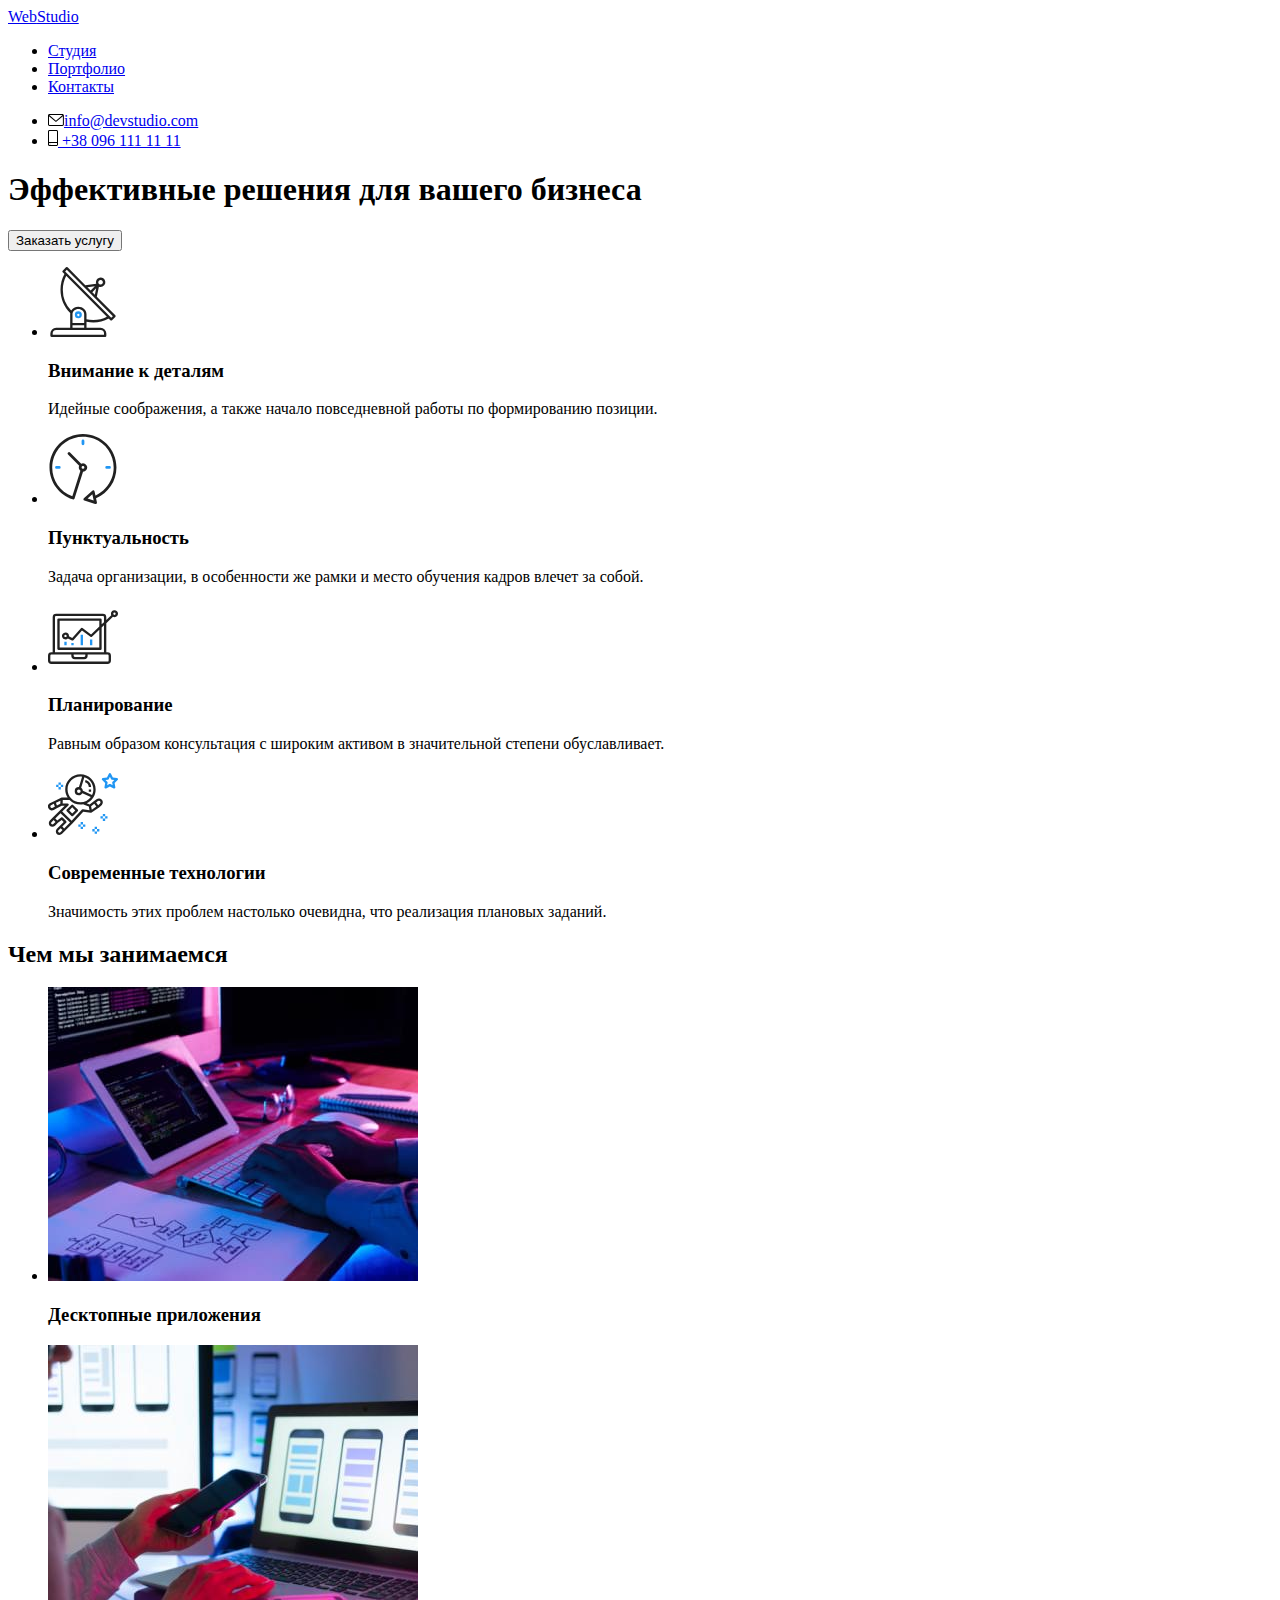
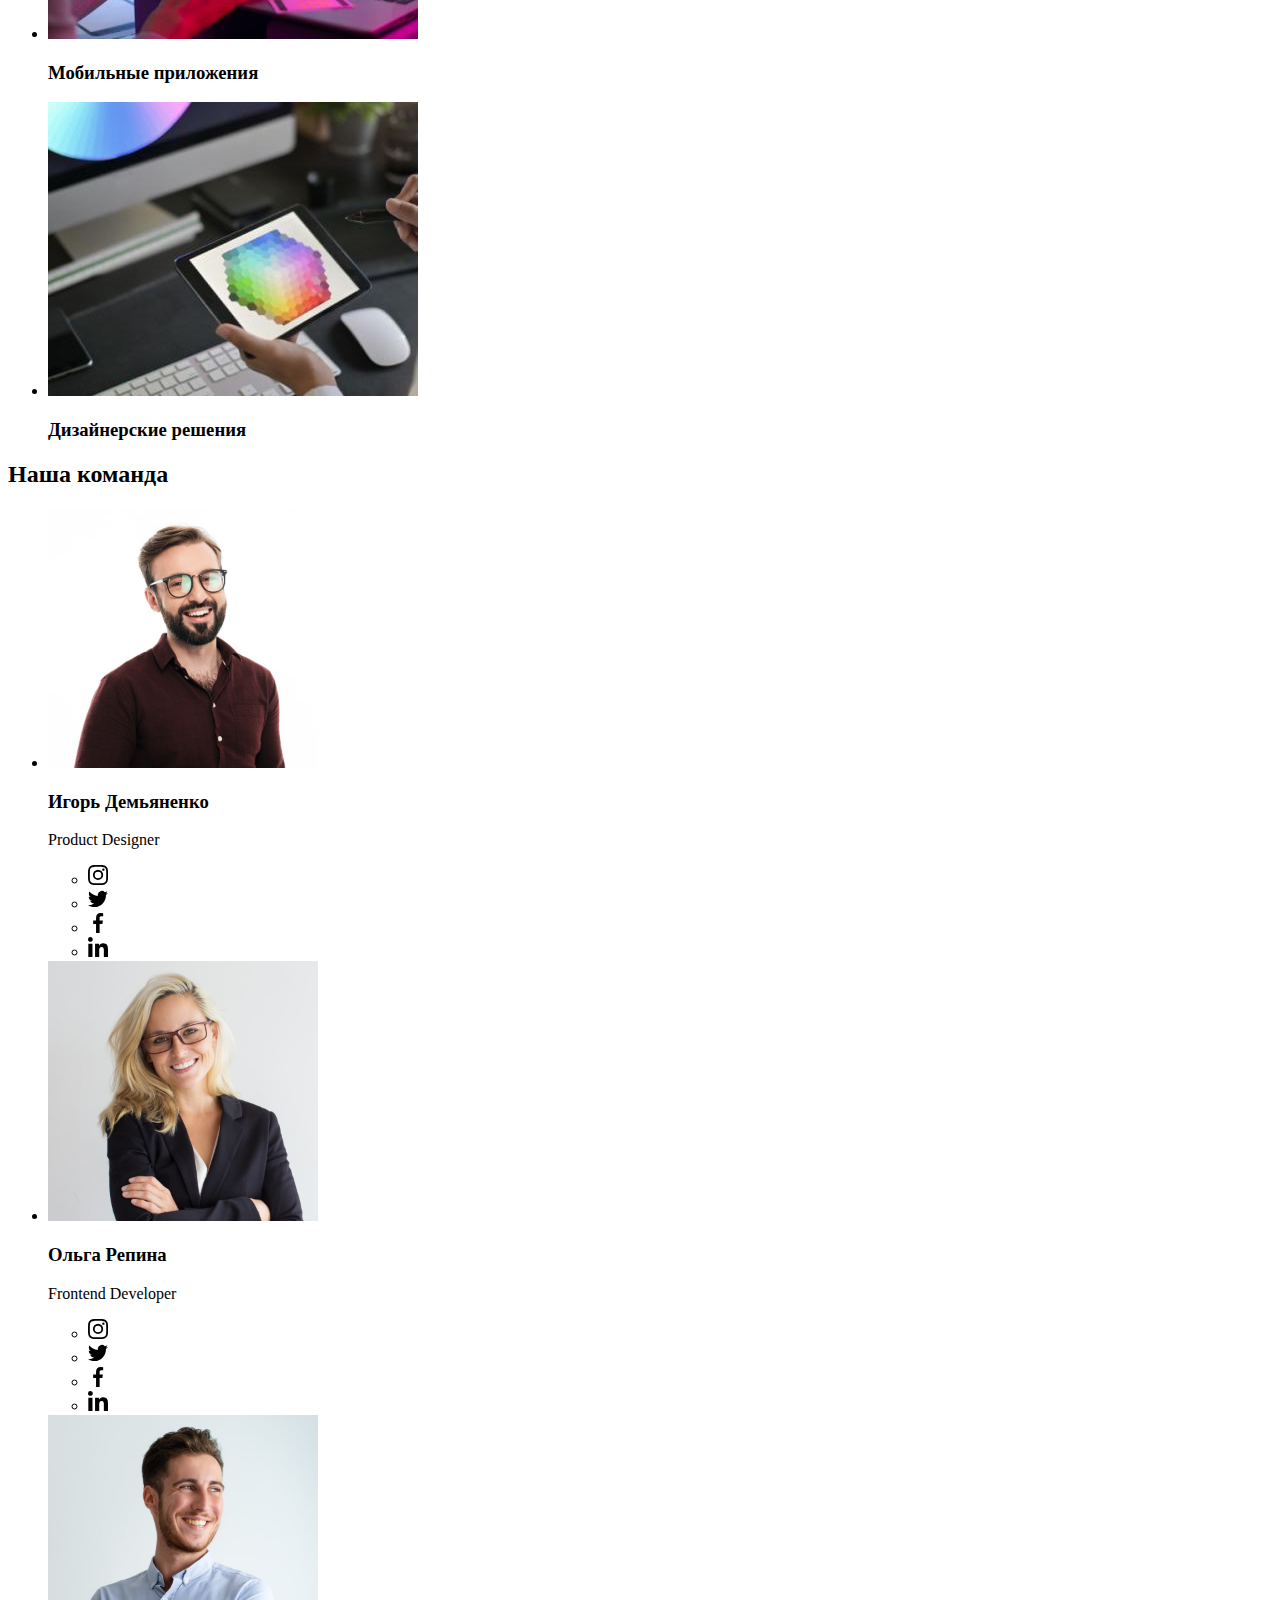
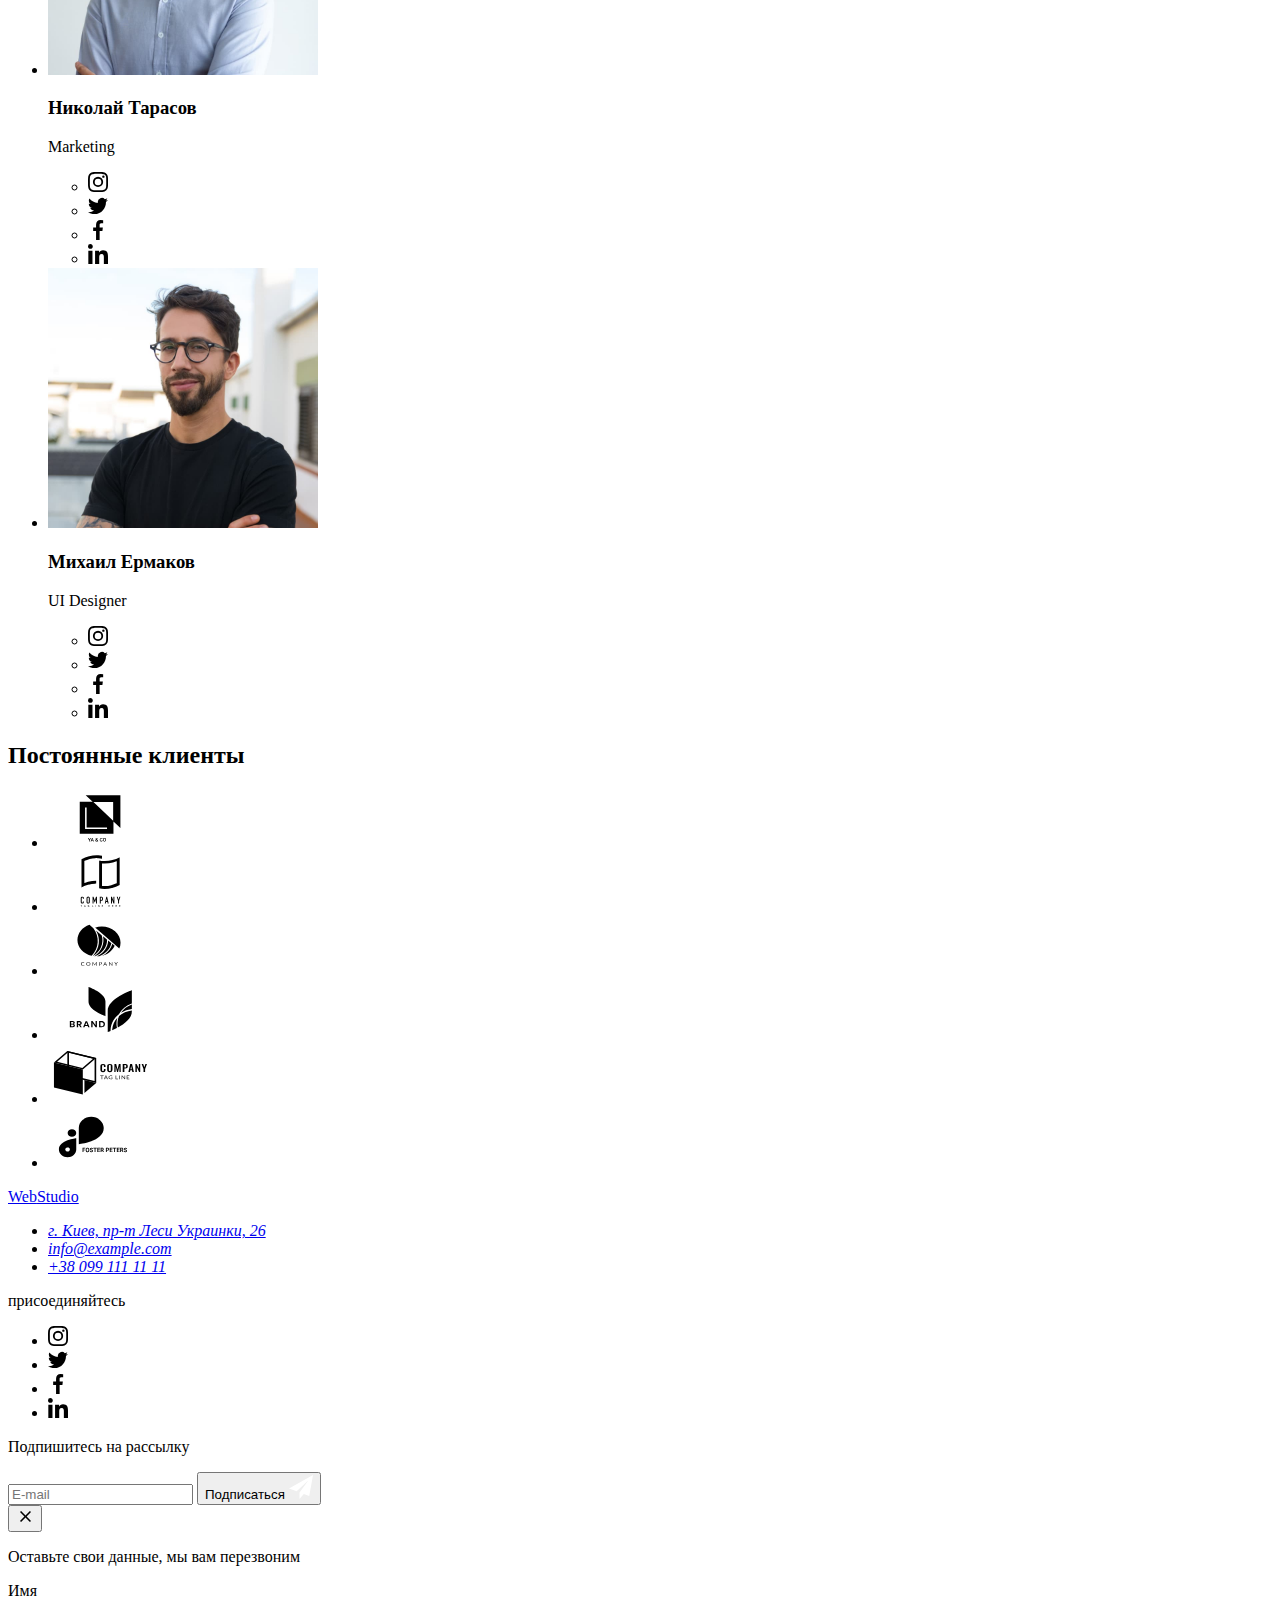
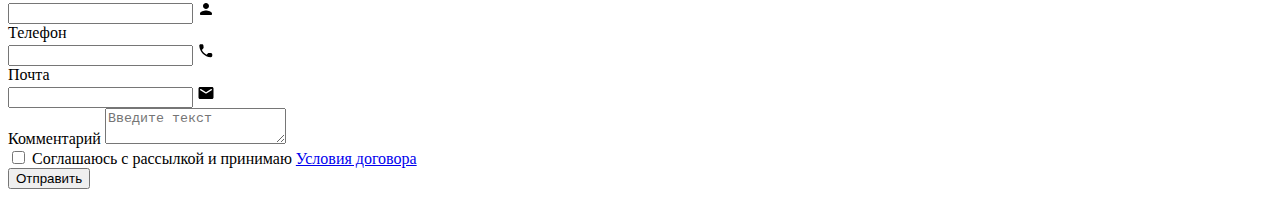
==== index.html @ fabfa113 "hw 7" ====
<!DOCTYPE html>
<html lang="ru">
<head>
    <meta charset="UTF-8">
    <meta http-equiv="X-UA-Compatible" content="IE=edge">
    <meta name="viewport" content="width=device-width, initial-scale=1.0">
    <title>WebStudio</title>
    <link rel="stylesheet" href="https://cdnjs.cloudflare.com/ajax/libs/modern-normalize/1.0.0/modern-normalize.min.css" integrity="sha512-ISS7cAi1PEhQ8jnbJpJZMd29NlhNj4AWYyLOSp2CE/CsHxTCu+r+t0D2yoJudVrd0/8fTVPUVDzY5Tvli75u/g==" crossorigin="anonymous"/>
    <link rel="preconnect" href="https://fonts.googleapis.com">
    <link rel="preconnect" href="https://fonts.gstatic.com" crossorigin>
    <link href="https://fonts.googleapis.com/css2?family=Oleo+Script&family=Raleway:wght@700&family=Roboto:wght@400;500;700;900&display=swap" rel="stylesheet">
    <link rel="stylesheet" href="./CSS/style.css">
</head>
<body>
    
    <!--Шапка страницы-->
    
    <header>

        <!--Навигация на другие страницы-->

        <div class="container">
        <nav class="navigation">
        <a class="logo-link" lang="en" href="#"><span class="logo-color">Web</span>Studio</a>
            <ul class="list-nav">
                <li class="item">
                    <a class="navigation-link line logo-color" href="./index.html">Студия</a></li>
                <li class="item"><a class="navigation-link" href="./portfolio.html">Портфолио</a></li>
                <li class="item"><a class="navigation-link" href="#">Контакты</a></li>
            </ul>
        </nav> 
            <ul class="contacts-list">
                <li class="item">   
                    <a class="contacts-link" href="mailto:info@devstudio.com">
                    <svg width="16" height="12" class="nav-icon">
                        <use href="./images/sprite.svg#icon-envelope"></use>
                    </svg>info@devstudio.com</a>
                </li>
                <li class="item">
                    <a class="contacts-link" href="tel:+380961111111">
                    <svg width="10" height="16" class="nav-icon">
                        <use href="./images/sprite.svg#icon-smartphone"></use>
                    </svg> +38 096 111 11 11</a> 
                </li>
            </ul> 
        </div>         
    </header>
   
    <!--Уникальный контент страницы-->
   
    <main>
        
        <!--Hero-->
        
        <section class="section-order-service">
        <div class="container">
            <h1 class="order-service-title">Эффективные решения для вашего бизнеса</h1>
            <button class="button-order-service" type="button" data-modal-open>Заказать услугу</button>
        </div>
        </section>
    
        <!--Info-->
        
        <section class="section">    
            <div class="container">
                <h2 hidden>Наши задачи</h2>
                <ul class="list-info">
                    <li class="item antenna">
                        <div class="info-icon">
                            <svg width="70" height="70" class="info-icon-pic">
                                <use href="./images/sprite.svg#icon-antenna"></use>
                        </svg>
                    </div>
                    <h3 class="heading-info">Внимание к деталям</h3>
                    <p class="text-info">Идейные соображения, а также начало повседневной работы по формированию позиции.</p>
                </li>
                <li class="item clock">
                    <div class="info-icon">
                        <svg width="70" height="70" class="info-icon-pic">
                            <use href="./images/sprite.svg#icon-clock"></use>
                        </svg>
                    </div>
                    <h3 class="heading-info">Пунктуальность</h3>
                    <p class="text-info">Задача организации, в особенности же рамки и место обучения кадров влечет за собой.</p>
                </li>
                <li class="item diagram">
                    <div class="info-icon">
                        <svg width="70" height="70" class="info-icon-pic">
                            <use href="./images/sprite.svg#icon-diagram"></use>
                        </svg>
                    </div>
                    <h3 class="heading-info">Планирование</h3>
                    <p class="text-info">Равным образом консультация с широким активом в значительной степени обуславливает.</p>
                </li>
                <li class="item astronaut">
                    <div class="info-icon">
                        <svg width="70" height="70" class="info-icon-pic">
                            <use href="./images/sprite.svg#icon-astronaut"></use>
                        </svg>
                    </div>
                    <h3 class="heading-info">Современные технологии</h3>
                    <p class="text-info">Значимость этих проблем настолько очевидна, что реализация плановых заданий.</p>
                </li>
            </ul>
        </div>
    </section>
    
    <!--Чем мы занимаемся-->
    
    <section class="section section-we-doing">
        <div class="container">
            <h2 class="heading-we-doing">Чем мы занимаемся</h2>
            <ul class="list-we-doing">
                <li class="item">            
                    <img class="img-we-doing" src="./images/img1.jpg" 
                    alt="Верстка" 
                    width="370"/>
                    <h3 class="heading-choice">Десктопные приложения</h3>
                </li>
                <li class="item">
                    <img class="img-we-doing" src="./images/img2.jpg" 
                    alt="Програмирование" 
                    width="370"/>               
                    <h3 class="heading-choice">Мобильные приложения</h3>
                </li>
                <li class="item">
                    <img class="img-we-doing" src="./images/img3.jpg"
                    alt="Дизайн" 
                    width="370"/>
                    <h3 class="heading-choice">Дизайнерские решения</h3>
                </li>
            </ul>
        </div>
    </section>
    
    <!--Team-->
    
    <section class="section section-team">
        <div class="container">
            <h2 class="heading-team">Наша команда</h2>
            <ul class="list-team">
                <li class="item">
                    <img class="img-team" src="./images/img4.jpg" 
                    alt="Product Designer" 
                    width="270"/>
                    <div class="container-team">
                        <h3 class="heading-name">Игорь Демьяненко</h3>
                        <p class="text-team" lang="en">Product Designer</p>
                        <ul class="social-list">
                            <li class="social-item">
                                <a class="social-link" href="#">
                                    <svg class="social-icon" width="20" height="20">
                                        <use href="./images/sprite.svg#icon-instagram"></use>
                                </svg>
                            </a>
                        </li>
                        <li class="social-item">
                            <a class="social-link" href="#">
                                <svg class="social-icon" width="20" height="20">
                                    <use href="./images/sprite.svg#icon-twitter"></use>
                                </svg>
                            </a>
                        </li>
                        <li class="social-item">
                            <a class="social-link" href="#">
                                <svg class="social-icon" width="20" height="20">
                                    <use href="./images/sprite.svg#icon-facebook"></use>
                                </svg>
                            </a>
                        </li>
                        <li class="social-item">
                            <a class="social-link" href="#">
                                <svg class="social-icon" width="20" height="20" >
                                    <use href="./images/sprite.svg#icon-linkedin"></use>
                                </svg>
                            </a>
                        </li>
                    </ul>
                </div>    
            </li>
            <li class="item">
                <img class="img-team" src="./images/img5.jpg" 
                alt="Frontend Developer"
                width="270"/>
                <div class="container-team">
                    <h3 class="heading-name">Ольга Репина</h3>
                    <p class="text-team"  lang="en">Frontend Developer</p>
                    <ul class="social-list">
                        <li class="social-item">
                            <a class="social-link" href="#">
                                <svg class="social-icon" width="20" height="20">
                                    <use href="./images/sprite.svg#icon-instagram"></use>
                                </svg>
                            </a>
                        </li>
                        <li class="social-item">
                            <a class="social-link" href="#">
                                <svg class="social-icon" width="20" height="20">
                                    <use href="./images/sprite.svg#icon-twitter"></use>
                                </svg>
                            </a>
                        </li>
                        <li class="social-item">
                            <a class="social-link" href="#">
                                <svg class="social-icon" width="20" height="20">
                                    <use href="./images/sprite.svg#icon-facebook"></use>
                                </svg>
                            </a>
                        </li>
                        <li class="social-item">
                            <a class="social-link" href="#">
                                <svg class="social-icon" width="20" height="20">
                                    <use href="./images/sprite.svg#icon-linkedin"></use>
                                </svg>
                            </a>
                        </li>
                    </ul>
                </div>     
            </li>
            <li class="item">
                <img class="img-team" src="./images/img6.jpg" 
                alt="Marketing"
                width="270"/>
                    <div class="container-team">

                        <h3 class="heading-name">Николай Тарасов</h3> 
                        <p class="text-team" lang="en">Marketing</p> 
                        <ul class="social-list">
                            <li class="social-item">
                                <a class="social-link" href="#">
                                    <svg class="social-icon" width="20" height="20">
                                        <use href="./images/sprite.svg#icon-instagram"></use>
                                </svg>
                            </a>
                        </li>
                        <li class="social-item">
                            <a class="social-link" href="#">
                                <svg class="social-icon" width="20" height="20">
                                    <use href="./images/sprite.svg#icon-twitter"></use>
                                </svg>
                            </a>
                        </li>
                        <li class="social-item">
                            <a class="social-link" href="#">
                                <svg class="social-icon" width="20" height="20" >
                                    <use href="./images/sprite.svg#icon-facebook"></use>
                                </svg>
                            </a>
                        </li>
                        <li class="social-item">
                            <a class="social-link" href="#">
                                <svg class="social-icon" width="20" height="20">
                                    <use href="./images/sprite.svg#icon-linkedin"></use>
                                </svg>
                            </a>
                        </li>
                    </ul>
                </div>  
                </li>
                <li class="item">
                    <img class="img-team" src="./images/img7.jpg" 
                    alt="UI Designer"
                    width="270"/>
                    <div class="container-team">
                        <h3 class="heading-name">Михаил Ермаков</h3> 
                        <p class="text-team"  lang="en">UI Designer</p>
                        <ul class="social-list">
                            <li class="social-item">
                                <a class="social-link" href="#">
                                    <svg class="social-icon" width="20" height="20">
                                        <use href="./images/sprite.svg#icon-instagram"></use>
                                </svg>
                            </a>
                        </li>
                        <li class="social-item">
                            <a class="social-link" href="#">
                                <svg class="social-icon" width="20" height="20">
                                    <use href="./images/sprite.svg#icon-twitter"></use>
                                </svg>
                            </a>
                        </li>
                        <li class="social-item">
                            <a class="social-link" href="#">
                                <svg class="social-icon"  width="20" height="20">
                                    <use href="./images/sprite.svg#icon-facebook"></use>
                                </svg>
                            </a>
                        </li>
                        <li class="social-item">
                            <a class="social-link" href="#">
                                <svg class="social-icon" width="20" height="20">
                                    <use href="./images/sprite.svg#icon-linkedin"></use>
                                </svg>
                            </a>
                        </li>
                    </ul>
                </div>    
            </li>
        </ul>
    </div>
</section>

<!--Section client-->

<section class="section">
    <div class="container">
        <h2 class="clien-heading">Постоянные клиенты</h2>
        <ul class="client-list">
            <li class="client-item">
                <a class="client-link" href="#">
                    <svg class="client-icon" width="106" height="60">
                        <use href="./images/sprite.svg#icon-Logo1"></use>
                            </svg>
                        </a>
                    </li>
                    <li class="client-item">
                        <a class="client-link" href="#">
                            <svg class="client-icon" width="106" height="60">
                                <use href="./images/sprite.svg#icon-Logo2" ></use>
                            </svg>
                        </a>
                    </li>
                    <li class="client-item">
                        <a class="client-link" href="#">
                            <svg class="client-icon" width="106" height="60">
                                <use href="./images/sprite.svg#icon-Logo3" ></use>
                            </svg>
                        </a>
                    </li>
                    <li class="client-item">
                        <a class="client-link" href="#">
                            <svg class="client-icon" width="106" height="60">
                                <use href="./images/sprite.svg#icon-Logo4" ></use>
                            </svg>
                        </a>
                    </li>
                    <li class="client-item">
                        <a class="client-link" href="#">
                            <svg class="client-icon" width="106" height="60">
                                <use href="./images/sprite.svg#icon-Logo5" ></use>
                            </svg>
                        </a>
                    </li>
                    <li class="client-item">
                        <a class="client-link" href="#">
                            <svg class="client-icon" width="106" height="60">
                                <use href="./images/sprite.svg#icon-Logo6" ></use>
                            </svg>
                        </a>
                    </li>
                </ul>
            </div>
        </section>
    </main>
    
    <!--Подвал страницы-->
    
    <footer class="footer">
        <div class="container">
            <div class="footer-link">
                <a class="logo-footer" lang="en" href="#"><span class="logo-color">Web</span>Studio</a>
                <address class="address">
                    <ul class="list-address">
                        <li class="item">
                            <a class="address-map" href="https://goo.gl/maps/zDSShLqWRXgAwJdu6" target="_blank">г. Киев, пр-т Леси Украинки, 26</a>
                        </li>
                        <li class="item">
                            <a class="address-link" href="mailto:info@devstudio.com">info@example.com</a>
                    </li>
                    <li class="item">
                        <a class="address-link" href="tel:+380991111111">+38 099 111 11 11</a>
                    </li>
                </ul>
               </address>
            </div>
            <div class="footer-social">
              <p class="social-title">присоединяйтесь</p>
              <ul class="footer-social-list">
                <li class="social-list-item">
                    <a class="social-list-link" href="#">
                        <svg class="social-list-icon" width="20" height="20">
                            <use href="./images/sprite.svg#icon-instagram"></use>
                            </svg>
                        </a>
                    </li>
                    <li class="social-list-item">
                        <a class="social-list-link" href="#">
                            <svg class="social-list-icon" width="20" height="20">
                                <use href="./images/sprite.svg#icon-twitter"></use>
                            </svg>
                        </a>
                    </li>
                    <li class="social-list-item">
                        <a class="social-list-link" href="#">
                            <svg class="social-list-icon" width="20" height="20">
                                <use href="./images/sprite.svg#icon-facebook"></use>
                            </svg>
                        </a>
                    </li>
                    <li class="social-list-item">
                        <a class="social-list-link" href="#">
                            <svg class="social-list-icon" width="20" height="20">
                                <use href="./images/sprite.svg#icon-linkedin" ></use>
                            </svg>
                        </a>
                    </li>
                </ul>
            </div>
            <div class="footer-submit">
                <p class="submit-title">Подпишитесь на рассылку</p>
                <form action="#" class="footer-submit-form">
                    <input 
                    type="email"
                    placeholder="E-mail"
                    class="footer-submit-input"
                    name="user-email"
                    required/>
                    <button class="footer-btn" type="submit"> Подписаться
                        <svg width="24" height="24" class="submit-icon">
                          <use href="./images/sprite-modal.svg#icon-send-fly"></use>
                        </svg>
                    </button>
                </form>
            </div>
        </div>

         <!--modal-->

        <div class="backdrop is-hidden" data-modal>
            <div class="modal">   
            <button class="modal-close" type="button" data-modal-close >
                <svg width="18" height="18" class="modal-icon">
                    <use href="./images/sprite.svg#icon-close"></use>
                </svg>
            </button>
            <form action="#" class="modal-form">
                <p class="modal-title">Оставьте свои данные, мы вам перезвоним</p>
                <div class="modal-form-container">
                    <label for="name" class="modal-label">Имя</label>
                    <div class="modal-box">
                        <input type="text"
                        id="name"
                        name="name"
                        class="modal-input"
                        required
                        />
                        <svg width="18" height="18" class="modal-form-icon">
                            <use href="./images/sprite-modal.svg#icon-person-black"></use>
                        </svg>    
                    </div>
                </div>
                <div class="modal-form-container">
                    <label for="tel" class="modal-label">Телефон</label>
                    <div class="modal-box">
                      <input
                        type="tel"
                        id="tel"
                        name="phone"
                        class="modal-input"
                        required
                      />
                      <svg width="18" height="18" class="modal-form-icon">
                        <use
                          href="./images/sprite-modal.svg#icon-phone-black"
                        ></use>
                      </svg>
                    </div>
                </div>
                <div class="modal-form-container">
                    <label for="mail" class="modal-label">Почта</label>
                    <div class="modal-box">
                      <input
                        type="email"
                        id="mail"
                        name="mail"
                        class="modal-input"
                        required
                      />
                      <svg width="18" height="18" class="modal-form-icon">
                        <use
                          href="./images/sprite-modal.svg#icon-email-black"
                        ></use>
                      </svg>
                    </div>
                </div>
                <div class="modal-form-container">
                    <label for="modal-textarea" class="modal-label">Комментарий</label>
                    <textarea
                      class="modal-textarea"
                      name="modal-textarea"
                      id="modal-textarea"
                      placeholder="Введите текст"
                    ></textarea>
                </div>
                <div class="conteiner-checkbox">
                    <label class="checkbox-label">
                      <input
                        type="checkbox"
                        class="checkbox-input"
                        name="checkbox"
                        required
                      />
                      <span class="checkbox-icon"></span>Соглашаюсь с рассылкой и
                      принимаю 
                      <a class="checkbox-link" href="#">Условия договора</a>
                    </label>
                </div>
                  <button type="submit" class="submit-btn">Отправить</button>
            </form>
            </div>
        </div>
    </footer>
    <script src="./js/modal.js"></script>
</body>
</html>
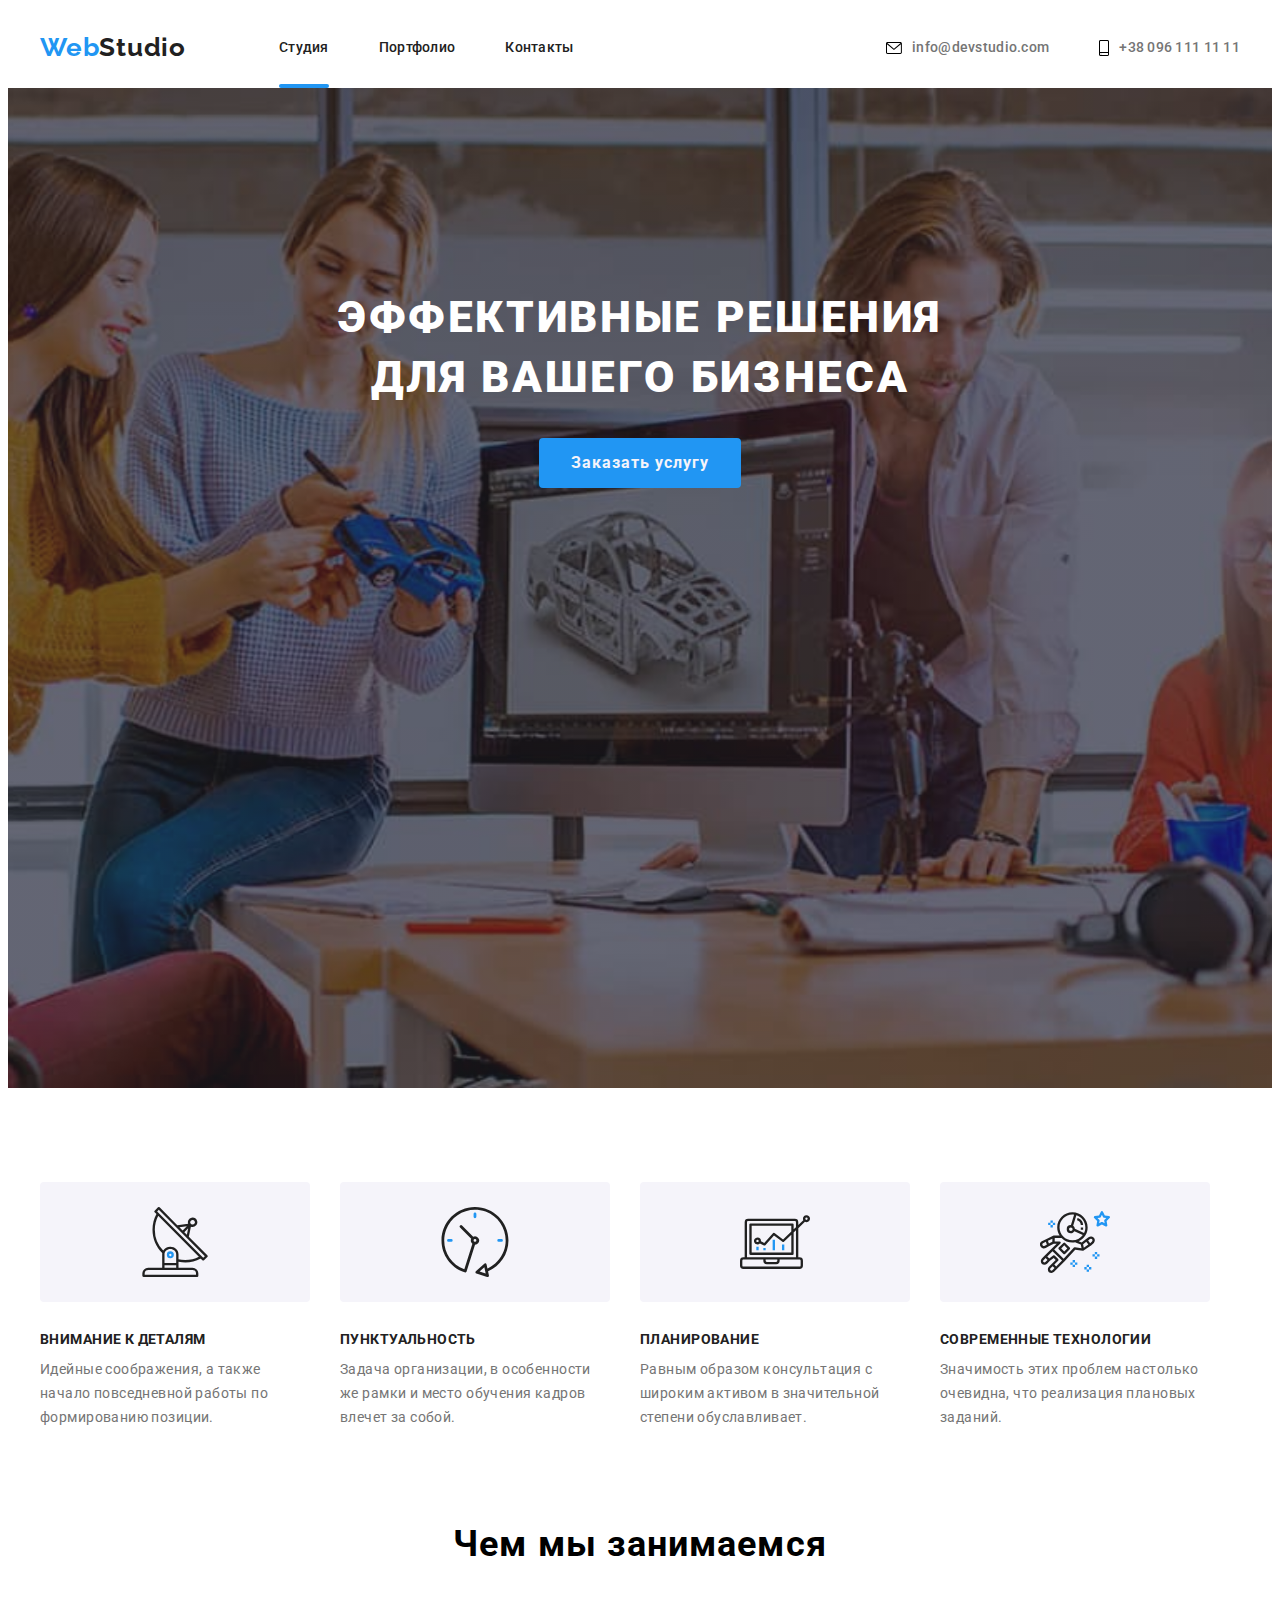
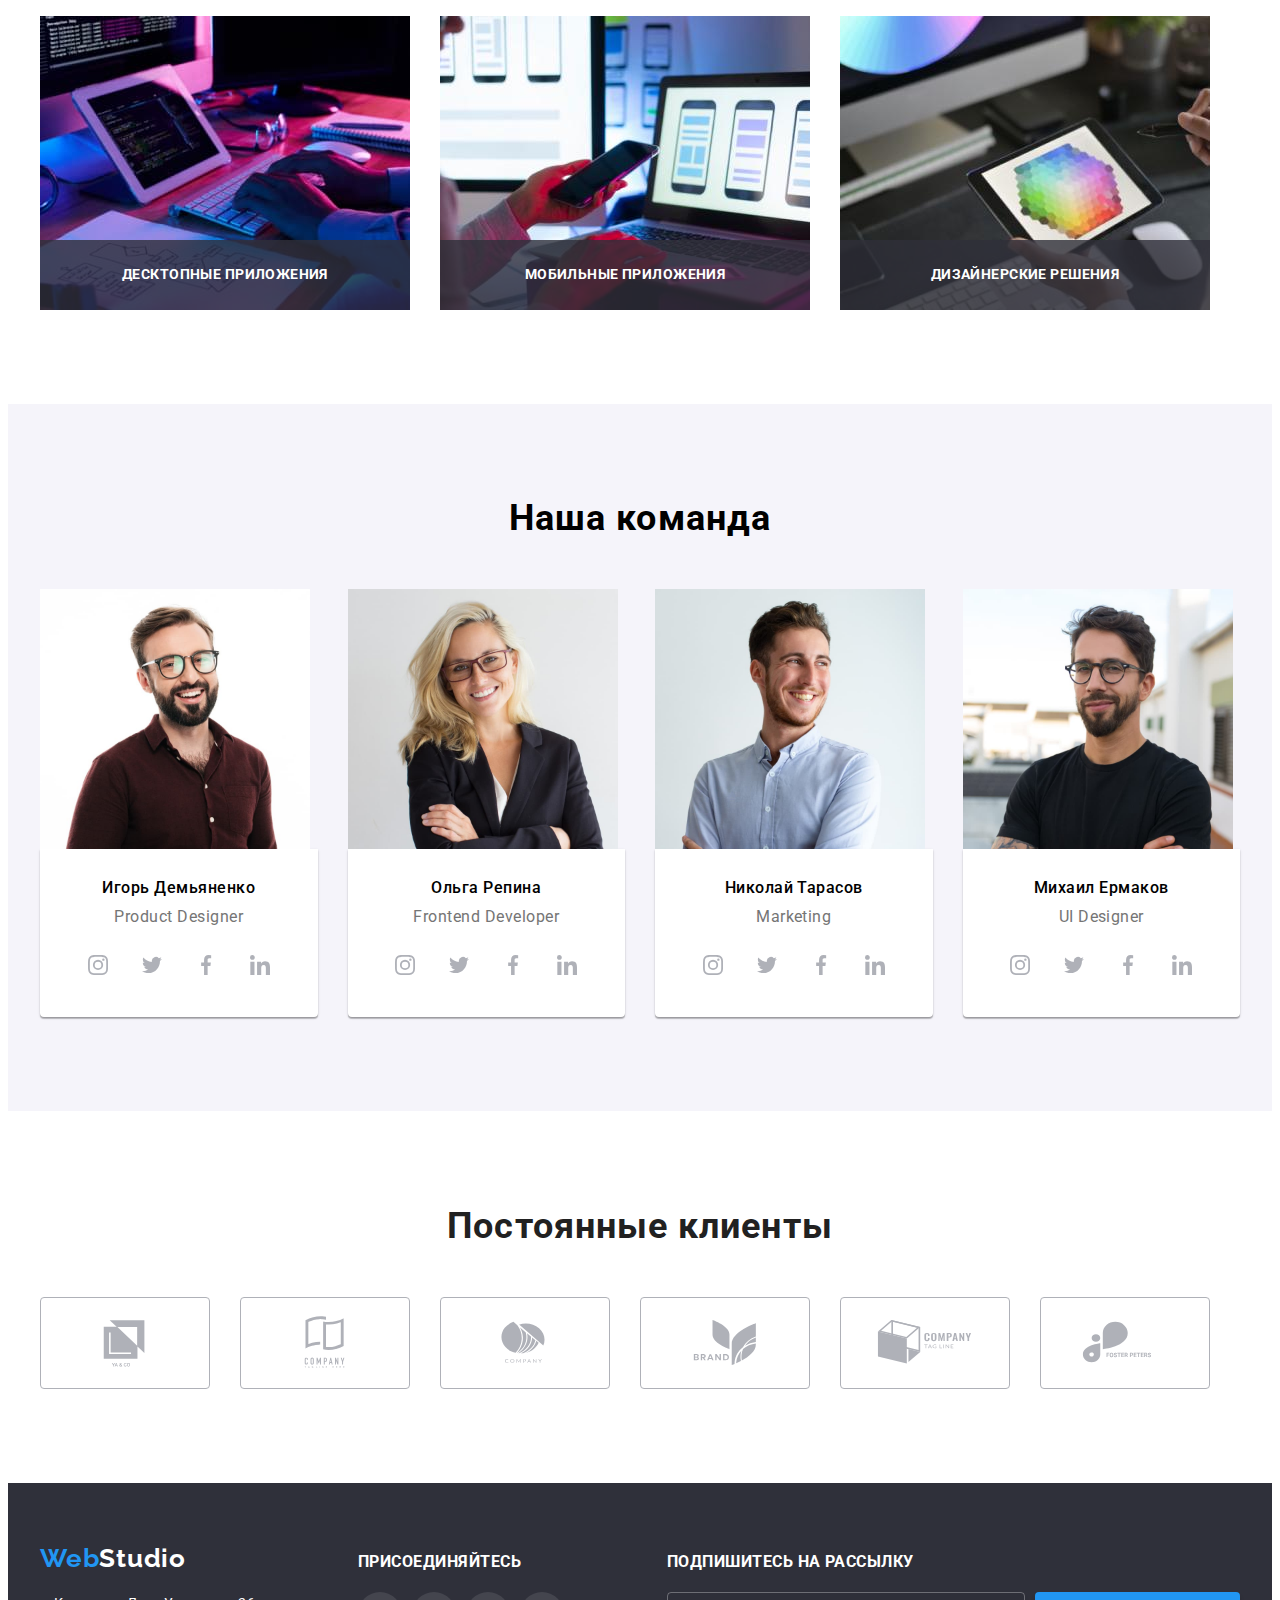
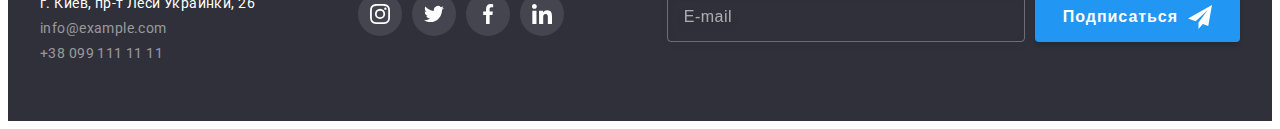
==== commit d2730e55: "hw 7 sass" ====
--- a/index.html
+++ b/index.html
@@ -9,7 +9,7 @@
     <link rel="preconnect" href="https://fonts.googleapis.com">
     <link rel="preconnect" href="https://fonts.gstatic.com" crossorigin>
     <link href="https://fonts.googleapis.com/css2?family=Oleo+Script&family=Raleway:wght@700&family=Roboto:wght@400;500;700;900&display=swap" rel="stylesheet">
-    <link rel="stylesheet" href="./CSS/style.css">
+    <link rel="stylesheet" href="./css/main.min.css">
 </head>
 <body>
     
--- a/css/main.min.css
+++ b/css/main.min.css
@@ -0,0 +1 @@
+h1,h2,h3,h4,h5,h6,p{margin:0;padding:0}ul,ol{margin:0;padding:0}img{display:block}.link{text-decoration:none}.list{list-style:none}address{font-style:normal}body{font-family:Roboto,sans-serif;font-style:normal;background-color:var(--primary-color);color:var(--text-primary)}header .container{display:-webkit-box;display:-ms-flexbox;display:flex;-webkit-box-pack:justify;-ms-flex-pack:justify;justify-content:space-between;-webkit-box-align:center;-ms-flex-align:center;align-items:center}.container{margin-left:auto;margin-right:auto;padding-left:15px;padding-right:15px;width:1200px}.navigation{display:-webkit-box;display:-ms-flexbox;display:flex;-webkit-box-align:center;-ms-flex-align:center;align-items:center}.logo-link{text-decoration:none;padding-top:24px;padding-bottom:25px;font-family:Raleway,sans-serif;font-weight:700;font-size:26px;line-height:1.2;letter-spacing:.03em;color:#212121}.logo-color{color:#2196f3}.list-nav{list-style:none;margin-left:93px;display:-webkit-box;display:-ms-flexbox;display:flex;font-weight:500;font-size:14px;line-height:1.14;letter-spacing:.02em}.list-nav .item{position:relative;margin-right:50px}.list-nav .item:last-child{margin-right:0px}.line::after{content:"";display:block;position:absolute;bottom:0px;width:100%;height:4px;background:#2196f3;border-radius:2px}.navigation-link{display:block;text-decoration:none;padding:32px 0px;-webkit-transition:color 250ms cubic-bezier(0.4, 0, 0.2, 1);transition:color 250ms cubic-bezier(0.4, 0, 0.2, 1)}.contacts-list{display:-webkit-box;display:-ms-flexbox;display:flex;list-style:none}.nav-icon{margin-right:10px;-webkit-transition:fill 250ms cubic-bezier(0.4, 0, 0.2, 1);transition:fill 250ms cubic-bezier(0.4, 0, 0.2, 1)}.contacts-link:hover .nav-icon,.contacts-link:focus .nav-icon{fill:#2196f3}.contacts-list .item{margin-right:50px}.contacts-list .item:last-child{margin-right:0px}.contacts-link{display:-webkit-box;display:-ms-flexbox;display:flex;-webkit-box-align:center;-ms-flex-align:center;align-items:center;padding-top:32px;padding-bottom:32px;text-decoration:none;font-size:14px;line-height:1.14;letter-spacing:.02em;font-weight:500;-webkit-transition:color 250ms cubic-bezier(0.4, 0, 0.2, 1);transition:color 250ms cubic-bezier(0.4, 0, 0.2, 1)}.logo-color{color:#2196f3}.navigation-link{color:#212121}.contacts-link{color:#757575}.contacts-link:hover,.contacts-link:focus{color:#2196f3}.list-nav .navigation-link:hover,.list-nav .navigation-link:focus{color:#2196f3}.contacts-list .contacts-link:hover,.contacts-list .contact-link:focus{color:#2196f3}.section{padding-top:94px;padding-bottom:94px}.section-order-service{padding:200px 0px;margin:0px auto;max-width:1600px;height:600px;background-color:#212121;background-image:-webkit-gradient(linear, left top, left bottom, from(rgba(47, 48, 58, 0.4)), to(rgba(47, 48, 58, 0.4))),url(../images/hero.jpg);background-image:linear-gradient(rgba(47, 48, 58, 0.4), rgba(47, 48, 58, 0.4)),url(../images/hero.jpg);background-repeat:no-repeat;background-position:center;background-size:cover}.section-order-service .container{display:-webkit-box;display:-ms-flexbox;display:flex;-webkit-box-orient:vertical;-webkit-box-direction:normal;-ms-flex-direction:column;flex-direction:column;-webkit-box-align:center;-ms-flex-align:center;align-items:center}.order-service-title{max-width:710px;margin-bottom:30px;font-weight:900;font-size:44px;line-height:1.36;text-align:center;letter-spacing:.06em;text-transform:uppercase;color:#fff}.button-order-service{display:inline-block;border:none;min-width:200px;height:50px;border-radius:4px;padding:10px 32px;font-family:Roboto,sans-serif;font-weight:700;font-size:16px;line-height:1.9;-webkit-box-align:center;-ms-flex-align:center;align-items:center;letter-spacing:.06em;background:#2196f3;color:#f5f4fa;-webkit-transition:background-color 250ms cubic-bezier(0.4, 0, 0.2, 1);transition:background-color 250ms cubic-bezier(0.4, 0, 0.2, 1)}.button-order-service:hover,.button-order-service:focus{background-color:#2196f3;cursor:pointer}.backdrop{position:fixed;top:0;left:0;width:100%;height:100%;background:rgba(0,0,0,.2);opacity:1;visibility:visible;-webkit-transition:opacity 250ms cubic-bezier(0.4, 0, 0.2, 1),visibility 250ms cubic-bezier(0.4, 0, 0.2, 1);transition:opacity 250ms cubic-bezier(0.4, 0, 0.2, 1),visibility 250ms cubic-bezier(0.4, 0, 0.2, 1);z-index:1}.backdrop.is-hidden{opacity:0;pointer-events:none;visibility:hidden}.backdrop.is-hidden.modal{-webkit-transform:translate(-50%, -50%) scale(0.5) rotate(-120deg);transform:translate(-50%, -50%) scale(0.5) rotate(-120deg)}.modal{position:absolute;padding:40px;top:50%;left:50%;-webkit-transform:translate(-50%, -50%) scale(1) rotate(0deg);transform:translate(-50%, -50%) scale(1) rotate(0deg);-webkit-transition:-webkit-transform 250ms cubic-bezier(0.4, 0, 0.2, 1);transition:-webkit-transform 250ms cubic-bezier(0.4, 0, 0.2, 1);transition:transform 250ms cubic-bezier(0.4, 0, 0.2, 1);transition:transform 250ms cubic-bezier(0.4, 0, 0.2, 1), -webkit-transform 250ms cubic-bezier(0.4, 0, 0.2, 1);min-width:528px;min-height:580px;background:#fff;-webkit-box-shadow:0px 1px 3px rgba(0,0,0,.12),0px 1px 1px rgba(0,0,0,.14),0px 2px 1px rgba(0,0,0,.2);box-shadow:0px 1px 3px rgba(0,0,0,.12),0px 1px 1px rgba(0,0,0,.14),0px 2px 1px rgba(0,0,0,.2);border-radius:4px}.modal-close{position:absolute;display:-webkit-box;display:-ms-flexbox;display:flex;-webkit-box-align:center;-ms-flex-align:center;align-items:center;width:30px;height:30px;top:8px;right:8px;background:transparent;border:1px solid rgba(0,0,0,.1);border-radius:50%;cursor:pointer}.modal-icon{fill:#000;-webkit-transition:fill 250ms cubic-bezier(0.4, 0, 0.2, 1);transition:fill 250ms cubic-bezier(0.4, 0, 0.2, 1)}.modal-close:hover .modal-icon,.modal-close:focus .modal-icon{fill:#2196f3}.modal-form{display:-webkit-box;display:-ms-flexbox;display:flex;-webkit-box-orient:vertical;-webkit-box-direction:normal;-ms-flex-direction:column;flex-direction:column}.modal-title{margin-bottom:12px;font-weight:700;font-size:20px;line-height:1.15;text-align:center;letter-spacing:.03em;color:#212121}.modal-form-container{display:-webkit-box;display:-ms-flexbox;display:flex;-webkit-box-orient:vertical;-webkit-box-direction:normal;-ms-flex-direction:column;flex-direction:column;position:relative;margin-bottom:10px}.modal-label{margin-bottom:4px;font-weight:400;font-size:12px;line-height:1.17;letter-spacing:.01em;color:#757575}.modal-input:hover+.modal-form-icon,.modal-input:focus+.modal-form-icon{fill:#2196f3;cursor:pointer}.modal-box{position:relative}.modal-box:hover,.modal-box:focus{fill:#2196f3;cursor:pointer}.modal-input:hover,.modal-input:focus{border-color:#2196f3;cursor:pointer}.modal-input{outline:none;width:100%;border:1px solid rgba(33,33,33,.2);-webkit-box-sizing:border-box;box-sizing:border-box;border-radius:4px;padding-top:11px;padding-bottom:11px;padding-left:42px;-webkit-transition:border-color 250ms cubic-bezier(0.4, 0, 0.2, 1);transition:border-color 250ms cubic-bezier(0.4, 0, 0.2, 1)}.modal-form-icon{position:absolute;top:50%;left:12px;-webkit-transform:translateY(-50%);transform:translateY(-50%);pointer-events:none;-webkit-transition:fill 250ms cubic-bezier(0.4, 0, 0.2, 1);transition:fill 250ms cubic-bezier(0.4, 0, 0.2, 1)}.modal-textarea{outline:none;padding:12px 16px;margin-bottom:20px;resize:none;height:120px;border:1px solid rgba(33,33,33,.2);-webkit-box-sizing:border-box;box-sizing:border-box;border-radius:4px;overflow:scroll;-webkit-transition:border-color 250ms cubic-bezier(0.4, 0, 0.2, 1);transition:border-color 250ms cubic-bezier(0.4, 0, 0.2, 1)}.modal-textarea::-webkit-input-placeholder{font-weight:400;font-size:12px;line-height:1.17;letter-spacing:.01em;color:rgba(117,117,117,.5);-webkit-transition:color 250ms cubic-bezier(0.4, 0, 0.2, 1);transition:color 250ms cubic-bezier(0.4, 0, 0.2, 1)}.modal-textarea::-moz-placeholder{font-weight:400;font-size:12px;line-height:1.17;letter-spacing:.01em;color:rgba(117,117,117,.5);-moz-transition:color 250ms cubic-bezier(0.4, 0, 0.2, 1);transition:color 250ms cubic-bezier(0.4, 0, 0.2, 1)}.modal-textarea:-ms-input-placeholder{font-weight:400;font-size:12px;line-height:1.17;letter-spacing:.01em;color:rgba(117,117,117,.5);-ms-transition:color 250ms cubic-bezier(0.4, 0, 0.2, 1);transition:color 250ms cubic-bezier(0.4, 0, 0.2, 1)}.modal-textarea::-ms-input-placeholder{font-weight:400;font-size:12px;line-height:1.17;letter-spacing:.01em;color:rgba(117,117,117,.5);-ms-transition:color 250ms cubic-bezier(0.4, 0, 0.2, 1);transition:color 250ms cubic-bezier(0.4, 0, 0.2, 1)}.modal-textarea::placeholder{font-weight:400;font-size:12px;line-height:1.17;letter-spacing:.01em;color:rgba(117,117,117,.5);-webkit-transition:color 250ms cubic-bezier(0.4, 0, 0.2, 1);transition:color 250ms cubic-bezier(0.4, 0, 0.2, 1)}.modal-textarea:hover,.modal-textarea:focus{border-color:#2196f3;cursor:pointer}.modal-textarea:hover::-webkit-input-placeholder, .modal-textarea:focus::-webkit-input-placeholder{color:#2196f3}.modal-textarea:hover::-moz-placeholder, .modal-textarea:focus::-moz-placeholder{color:#2196f3}.modal-textarea:hover:-ms-input-placeholder, .modal-textarea:focus:-ms-input-placeholder{color:#2196f3}.modal-textarea:hover::-ms-input-placeholder, .modal-textarea:focus::-ms-input-placeholder{color:#2196f3}.modal-textarea:hover::placeholder,.modal-textarea:focus::placeholder{color:#2196f3}.conteiner-checkbox{margin-right:0 auto;margin-bottom:30px;margin-left:auto}.checkbox-label{display:-webkit-box;display:-ms-flexbox;display:flex;-webkit-box-align:center;-ms-flex-align:center;align-items:center;font-weight:400;font-size:14px;line-height:1.71;letter-spacing:.03em;color:#757575}.checkbox-label:hover{cursor:pointer}.checkbox-label:focus-within .checkbox-input:checked{background-color:#2196f3;background-image:url("/images/icon-check.svg");background-repeat:no-repeat;background-position:50% 50%;background-origin:border-box;border-color:transparent}.checkbox-label:hover .checkbox-icon,.checkbox-label:focus-within .checkbox-icon{border:2px solid #2196f3;cursor:pointer}.checkbox-input{position:absolute;width:1px;height:1px;margin:-1px;border:0;padding:0;clip:rect(0 0 0 0);overflow:hidden}.checkbox-icon{display:inline-block;width:16px;height:15px;margin-right:7px;border:2px solid #000;-webkit-box-sizing:border-box;box-sizing:border-box;border-radius:2px;background-image:none;-webkit-transition:background-color 250ms cubic-bezier(0.4, 0, 0.2, 1),border-color 250ms cubic-bezier(0.4, 0, 0.2, 1),background-image 250ms cubic-bezier(0.4, 0, 0.2, 1);transition:background-color 250ms cubic-bezier(0.4, 0, 0.2, 1),border-color 250ms cubic-bezier(0.4, 0, 0.2, 1),background-image 250ms cubic-bezier(0.4, 0, 0.2, 1)}.checkbox-input:checked+.checkbox-icon{background-color:#2196f3;background-image:url("/images/icon-check.svg");background-repeat:no-repeat;background-position:50% 50%;background-origin:border-box;border-color:transparent}.checkbox-link{margin-left:5px;color:#2196f3}.submit-btn{min-width:200px;min-height:50px;margin-right:auto;margin-left:auto;padding:10px 52px;background:#2196f3;-webkit-box-shadow:0px 4px 4px rgba(0,0,0,.15);box-shadow:0px 4px 4px rgba(0,0,0,.15);border-radius:4px;border:none;font-weight:700;font-size:16px;line-height:1.87;text-align:center;letter-spacing:.06em;color:#fff;-webkit-transition:background-color 250ms cubic-bezier(0.4, 0, 0.2, 1);transition:background-color 250ms cubic-bezier(0.4, 0, 0.2, 1)}.submit-btn:hover,.submit-btn:focus{background-color:#188ce8;cursor:pointer}.list-info{display:-webkit-box;display:-ms-flexbox;display:flex;list-style:none}.list-info .item{width:270px;margin-right:30px}.info-icon{display:-webkit-box;display:-ms-flexbox;display:flex;-webkit-box-pack:center;-ms-flex-pack:center;justify-content:center;-webkit-box-align:center;-ms-flex-align:center;align-items:center;height:120px;background:#f5f4fa;border-radius:4px;margin-bottom:30px}.list-info .item:last-child{margin-right:0px}.heading-info{margin-bottom:10px;font-weight:700;font-size:14px;line-height:1.14;letter-spacing:.03em;text-transform:uppercase;color:#212121}.text-info{font-weight:400;font-size:14px;line-height:1.71;letter-spacing:.03em;color:#757575}.section-we-doing{padding-top:0px}.heading-we-doing{margin-bottom:50px;font-weight:700;font-size:36px;line-height:1.16;text-align:center;letter-spacing:.03em}.list-we-doing{display:-webkit-box;display:-ms-flexbox;display:flex;list-style:none}.list-we-doing .item{position:relative;margin-right:30px}.list-we-doing .item:last-child{margin-right:0px}.heading-choice{position:absolute;bottom:0px;width:100%;height:70px;display:-webkit-box;display:-ms-flexbox;display:flex;-webkit-box-align:center;-ms-flex-align:center;align-items:center;-webkit-box-pack:center;-ms-flex-pack:center;justify-content:center;font-family:Roboto,sans-serif;font-weight:700;font-size:14px;line-height:1.14;text-align:center;letter-spacing:.03em;text-transform:uppercase;background:rgba(47,48,58,.8);color:#fff}.section-team{background-color:#f5f4fa;text-align:center}.heading-team{font-weight:700;font-size:36px;line-height:1.16;letter-spacing:.03em}.list-team{display:-webkit-box;display:-ms-flexbox;display:flex;margin-top:50px;list-style:none}.list-team .item{margin-right:30px;-ms-flex-preferred-size:calc(100% / 4);flex-basis:calc(100% / 4)}.list-team .item:last-child{margin-right:0px}.heading-team .heading-name{color:#212121}.heading-name{font-weight:500;font-size:16px;line-height:1.18;letter-spacing:.03em}.text-team{margin-top:10px;font-weight:400;font-size:16px;line-height:1.18;letter-spacing:.03em;color:#757575}.container-team{padding:30px 32px;text-align:center;background-color:#fff;-webkit-box-shadow:0px 1px 3px rgba(0,0,0,.12),0px 1px 1px rgba(0,0,0,.14),0px 2px 1px rgba(0,0,0,.2);box-shadow:0px 1px 3px rgba(0,0,0,.12),0px 1px 1px rgba(0,0,0,.14),0px 2px 1px rgba(0,0,0,.2);border-radius:0px 0px 4px 4px}.social-list{margin-top:16px;display:-webkit-box;display:-ms-flexbox;display:flex;-webkit-box-pack:center;-ms-flex-pack:center;justify-content:center;list-style:none}.social-link{display:-webkit-box;display:-ms-flexbox;display:flex;width:44px;height:44px;-webkit-box-align:center;-ms-flex-align:center;align-items:center;-webkit-box-pack:center;-ms-flex-pack:center;justify-content:center;border-radius:50%;-webkit-transition:background-color 250ms cubic-bezier(0.4, 0, 0.2, 1);transition:background-color 250ms cubic-bezier(0.4, 0, 0.2, 1)}.social-link:hover,.social-link:focus{background-color:#2196f3}.social-icon{fill:#afb1b8}.social-link:hover .social-icon,.social-link:focus .social-icon{fill:#fff;-webkit-transition:fill 250ms cubic-bezier(0.4, 0, 0.2, 1);transition:fill 250ms cubic-bezier(0.4, 0, 0.2, 1)}.social-item{margin-right:10px}.social-list .social-item:last-child{margin-right:0px}.clien-heading{font-weight:700;font-size:36px;line-height:1.17;text-align:center;letter-spacing:.03em;color:#212121}.client-list{list-style:none;display:-webkit-box;display:-ms-flexbox;display:flex;margin-top:50px}.client-link{display:-webkit-box;display:-ms-flexbox;display:flex;-webkit-box-pack:center;-ms-flex-pack:center;justify-content:center;-webkit-box-align:center;-ms-flex-align:center;align-items:center;width:170px;height:92px;border:1px solid #afb1b8;-webkit-box-sizing:border-box;box-sizing:border-box;border-radius:4px;-webkit-transition:border-color 250ms cubic-bezier(0.4, 0, 0.2, 1);transition:border-color 250ms cubic-bezier(0.4, 0, 0.2, 1)}.client-item{margin-right:30px}.client-item:last-child{margin-right:0px}.client-icon{fill:#afb1b8;-webkit-transition:fill var(--time-hover) cubic-bezier(0.4, 0, 0.2, 1);transition:fill var(--time-hover) cubic-bezier(0.4, 0, 0.2, 1)}.client-link:hover,.client-link:focus{border-color:#2196f3}.client-link:hover .client-icon,.client-link:focus .client-icon{fill:#2196f3}.client-link:hover .client-icon,.client-link:focus .client-icon{border-color:#2196f3}footer{padding:60px 0px;background-color:#2f303a}.footer .container{display:-webkit-box;display:-ms-flexbox;display:flex;-webkit-box-align:baseline;-ms-flex-align:baseline;align-items:baseline;-webkit-box-pack:justify;-ms-flex-pack:justify;justify-content:space-between}.logo-footer{display:block;margin-bottom:20px;font-family:Raleway,sans-serif;font-weight:700;font-size:26px;line-height:1.2;letter-spacing:.03em;text-decoration:none;color:#fff}.list-address{font-weight:400;font-size:14px;line-height:1,71;letter-spacing:.03em;list-style:none}.address-map{display:block;text-decoration:none;color:#fff;-webkit-transition:color 250ms cubic-bezier(0.4, 0, 0.2, 1);transition:color 250ms cubic-bezier(0.4, 0, 0.2, 1)}.address-map:hover,.address-map:focus{color:#2196f3}.address-link{display:block;margin-top:9px;text-decoration:none;color:rgba(225,225,225,.6);-webkit-transition:color 250ms cubic-bezier(0.4, 0, 0.2, 1);transition:color 250ms cubic-bezier(0.4, 0, 0.2, 1)}.address-link:hover,.address-link:focus{color:#2196f3}.footer-social{display:-webkit-box;display:-ms-flexbox;display:flex;-webkit-box-orient:vertical;-webkit-box-direction:normal;-ms-flex-direction:column;flex-direction:column}.social-title{margin-bottom:20px;font-weight:700;line-height:1.14;letter-spacing:.03em;text-transform:uppercase;color:#fff}.footer-social-list{display:-webkit-box;display:-ms-flexbox;display:flex;-webkit-box-align:start;-ms-flex-align:start;align-items:flex-start;list-style:none}.social-list-item:not(:last-child){margin-right:10px}.social-list-link{display:-webkit-box;display:-ms-flexbox;display:flex;-webkit-box-pack:center;-ms-flex-pack:center;justify-content:center;-webkit-box-align:center;-ms-flex-align:center;align-items:center;width:44px;height:44px;background:rgba(255,255,255,.1);border-radius:50%;cursor:pointer;-webkit-transition:background-color 250ms cubic-bezier(0.4, 0, 0.2, 1);transition:background-color 250ms cubic-bezier(0.4, 0, 0.2, 1)}.social-list-link:hover,.social-list-link:focus{background-color:#2196f3}.social-list-icon{fill:#fff}.submit-title{margin-bottom:20px;font-weight:700;line-height:1.14;letter-spacing:.03em;text-transform:uppercase;color:#fff}.footer-submit{display:-webkit-box;display:-ms-flexbox;display:flex;-webkit-box-orient:vertical;-webkit-box-direction:normal;-ms-flex-direction:column;flex-direction:column}.footer-submit-form{display:-webkit-box;display:-ms-flexbox;display:flex}.footer-submit-input{margin-right:10px;border:1px solid rgba(255,255,255,.3);-webkit-box-sizing:border-box;box-sizing:border-box;-webkit-filter:drop-shadow(0px 4px 4px rgba(0, 0, 0, 0.15));filter:drop-shadow(0px 4px 4px rgba(0, 0, 0, 0.15));border-radius:4px;background-color:inherit;padding-top:15px;padding-bottom:15px;padding-left:16px;width:358px;height:50px;font-weight:400;font-size:16px;line-height:1.25;letter-spacing:.03em;color:#fff}.footer-submit-input::-webkit-input-placeholder{font-weight:400;font-size:16px;line-height:1.25;letter-spacing:.03em;color:rgba(255,255,255,.6)}.footer-submit-input::-moz-placeholder{font-weight:400;font-size:16px;line-height:1.25;letter-spacing:.03em;color:rgba(255,255,255,.6)}.footer-submit-input:-ms-input-placeholder{font-weight:400;font-size:16px;line-height:1.25;letter-spacing:.03em;color:rgba(255,255,255,.6)}.footer-submit-input::-ms-input-placeholder{font-weight:400;font-size:16px;line-height:1.25;letter-spacing:.03em;color:rgba(255,255,255,.6)}.footer-submit-input::placeholder{font-weight:400;font-size:16px;line-height:1.25;letter-spacing:.03em;color:rgba(255,255,255,.6)}.footer-btn{display:-webkit-box;display:-ms-flexbox;display:flex;-webkit-box-align:center;-ms-flex-align:center;align-items:center;min-width:200px;background-color:#2196f3;-webkit-box-shadow:0px 4px 4px rgba(0,0,0,.15);box-shadow:0px 4px 4px rgba(0,0,0,.15);border:none;border-radius:4px;padding:10px 28px;font-weight:700;font-size:16px;line-height:1.87;text-align:center;letter-spacing:.06em;color:#fff;-webkit-transition:background-color 250ms cubic-bezier(0.4, 0, 0.2, 1);transition:background-color 250ms cubic-bezier(0.4, 0, 0.2, 1)}.footer-btn:hover,.footer-btn:focus{background-color:#188ce8;cursor:pointer}.submit-icon{fill:currentColor;margin-left:10px}/*# sourceMappingURL=main.min.css.map */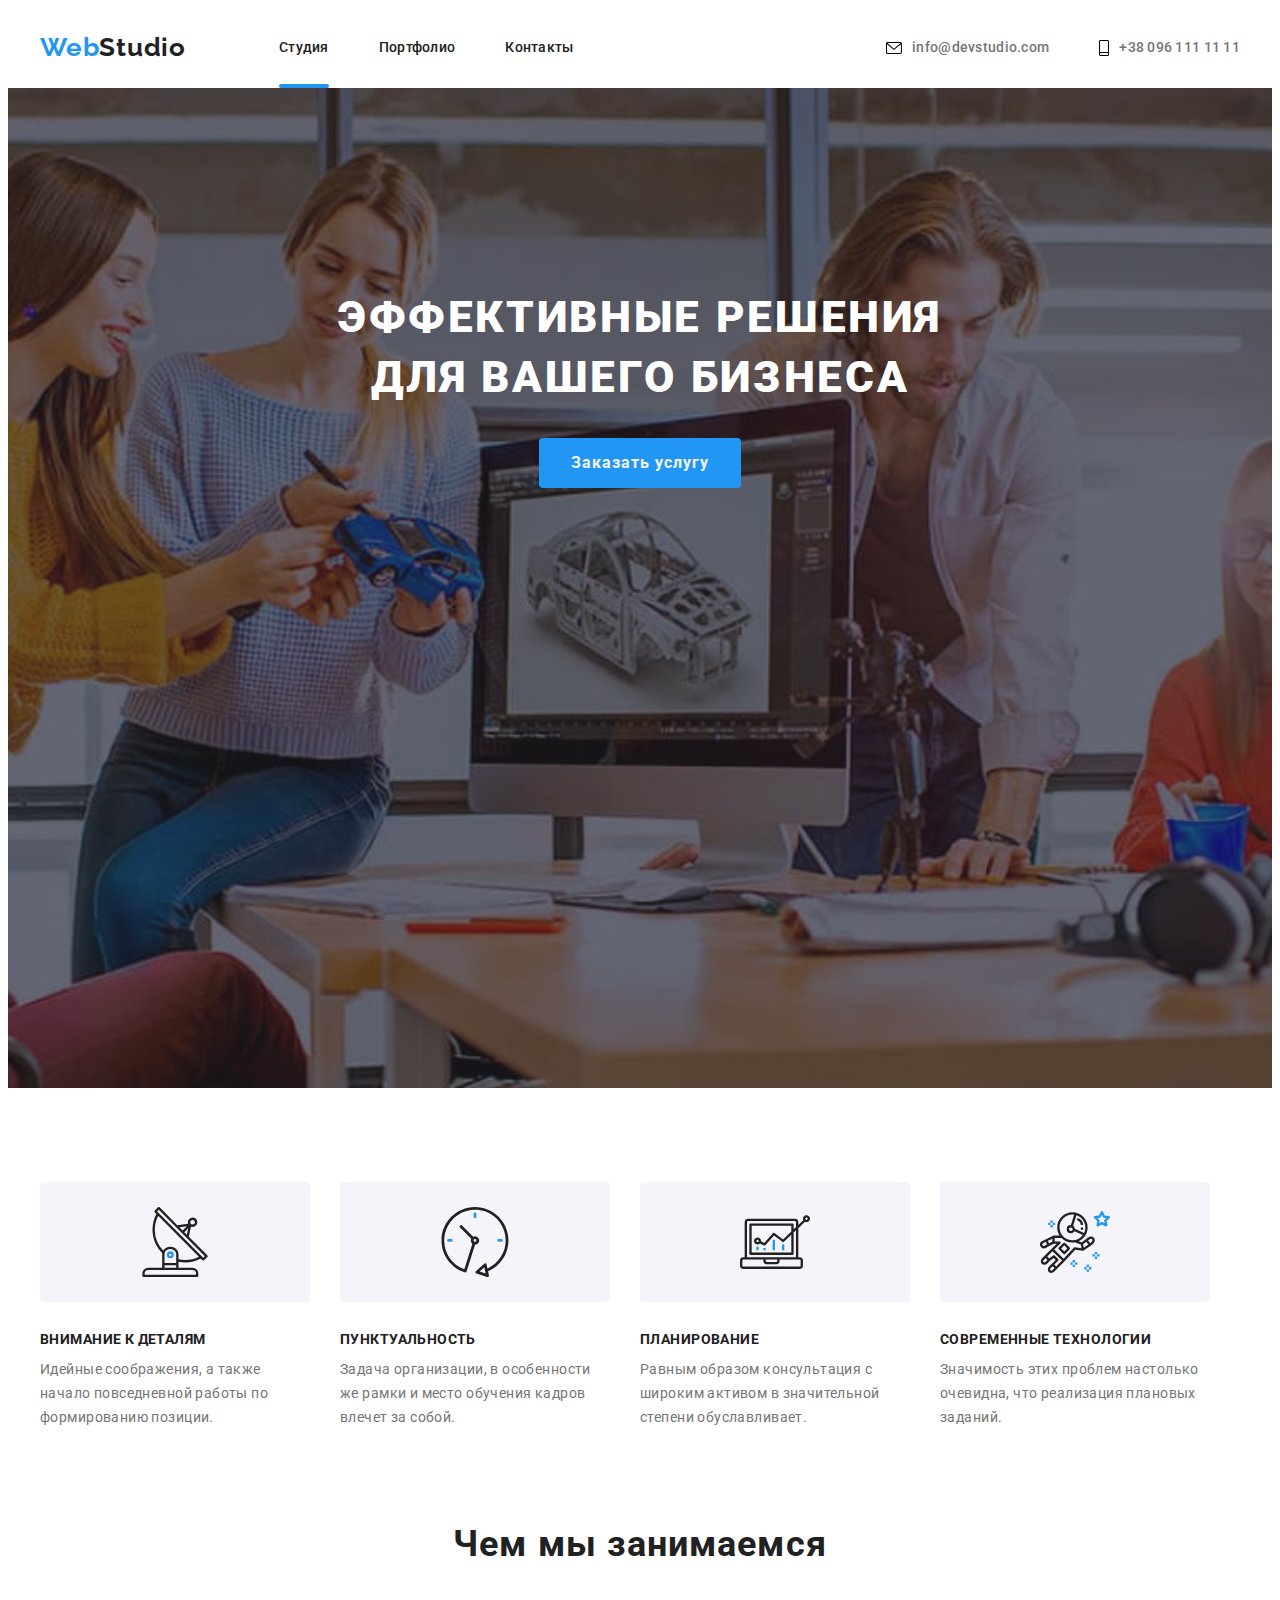
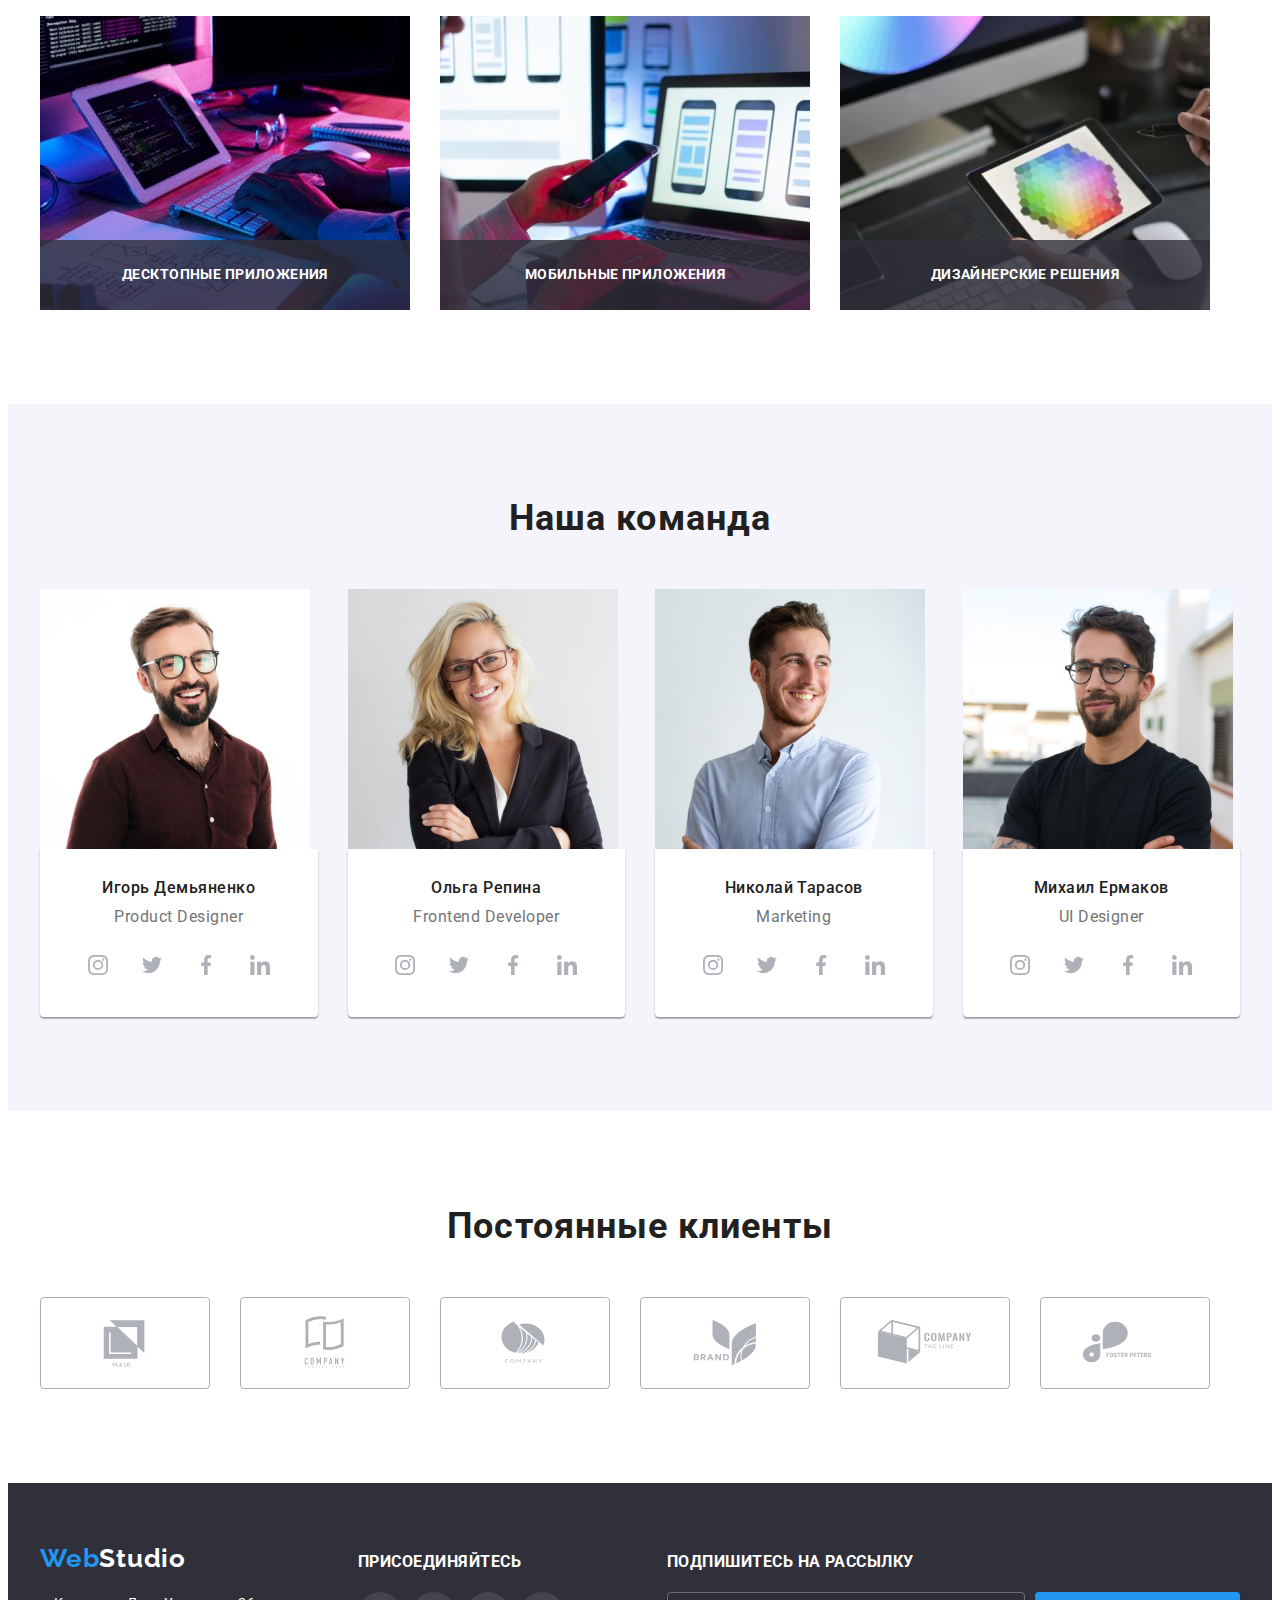
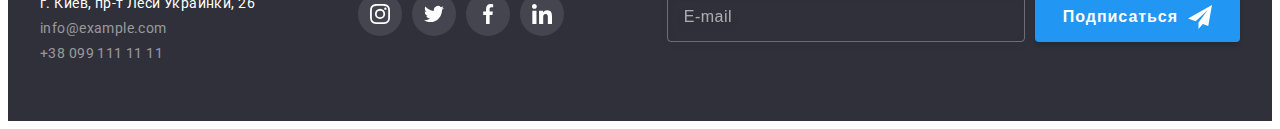
==== commit 4aacb541: "hw 7 go" ====
--- a/index.html
+++ b/index.html
@@ -13,32 +13,29 @@
 </head>
 <body>
     
-    <!--Шапка страницы-->
+    <!--header-->
     
     <header>
-
-        <!--Навигация на другие страницы-->
-
         <div class="container">
         <nav class="navigation">
-        <a class="logo-link" lang="en" href="#"><span class="logo-color">Web</span>Studio</a>
-            <ul class="list-nav">
-                <li class="item">
-                    <a class="navigation-link line logo-color" href="./index.html">Студия</a></li>
-                <li class="item"><a class="navigation-link" href="./portfolio.html">Портфолио</a></li>
-                <li class="item"><a class="navigation-link" href="#">Контакты</a></li>
+        <a class="navigation__logo link" lang="en" href="#"><span class="logo-color">Web</span>Studio</a>
+            <ul class="navigation__list list">
+                <li class="navigation__item">
+                    <a class="navigation__link link line logo-color" href="./index.html">Студия</a></li>
+                <li class="navigation__item"><a class="navigation__link link" href="./portfolio.html">Портфолио</a></li>
+                <li class="navigation__item"><a class="navigation__link link" href="#">Контакты</a></li>
             </ul>
         </nav> 
-            <ul class="contacts-list">
-                <li class="item">   
-                    <a class="contacts-link" href="mailto:info@devstudio.com">
-                    <svg width="16" height="12" class="nav-icon">
+            <ul class="contacts__list list">
+                <li class="contacts__item">   
+                    <a class="contacts__link link" href="mailto:info@devstudio.com">
+                    <svg width="16" height="12" class="contacts__icon">
                         <use href="./images/sprite.svg#icon-envelope"></use>
                     </svg>info@devstudio.com</a>
                 </li>
-                <li class="item">
-                    <a class="contacts-link" href="tel:+380961111111">
-                    <svg width="10" height="16" class="nav-icon">
+                <li class="contacts__item">
+                    <a class="contacts__link link" href="tel:+380961111111">
+                    <svg width="10" height="16" class="contacts__icon">
                         <use href="./images/sprite.svg#icon-smartphone"></use>
                     </svg> +38 096 111 11 11</a> 
                 </li>
@@ -52,10 +49,10 @@
         
         <!--Hero-->
         
-        <section class="section-order-service">
+        <section class="section-hero">
         <div class="container">
-            <h1 class="order-service-title">Эффективные решения для вашего бизнеса</h1>
-            <button class="button-order-service" type="button" data-modal-open>Заказать услугу</button>
+            <h1 class="section-hero__heading">Эффективные решения для вашего бизнеса</h1>
+            <button class="section-hero__btn" type="button" data-modal-open>Заказать услугу</button>
         </div>
         </section>
     
@@ -357,66 +354,66 @@
     
     <footer class="footer">
         <div class="container">
-            <div class="footer-link">
-                <a class="logo-footer" lang="en" href="#"><span class="logo-color">Web</span>Studio</a>
-                <address class="address">
-                    <ul class="list-address">
-                        <li class="item">
-                            <a class="address-map" href="https://goo.gl/maps/zDSShLqWRXgAwJdu6" target="_blank">г. Киев, пр-т Леси Украинки, 26</a>
-                        </li>
-                        <li class="item">
-                            <a class="address-link" href="mailto:info@devstudio.com">info@example.com</a>
-                    </li>
-                    <li class="item">
-                        <a class="address-link" href="tel:+380991111111">+38 099 111 11 11</a>
-                    </li>
-                </ul>
-               </address>
+            <div class="footer__container">
+             <a class="footer__logo" lang="en" href="#"><span class="logo-color">Web</span>Studio</a>
+                <address class="footer__address">
+                    <ul class="address__list">
+                        <li class="address__item">
+                            <a class="address__map" href="https://goo.gl/maps/zDSShLqWRXgAwJdu6" target="_blank">г. Киев, пр-т Леси Украинки, 26</a>
+                        </li>
+                        <li class="address__item">
+                            <a class="address__link" href="mailto:info@devstudio.com">info@example.com</a>
+                        </li>
+                        <li class="address__item">
+                            <a class="address__link" href="tel:+380991111111">+38 099 111 11 11</a>
+                        </li>
+                    </ul>
+                </address>
             </div>
-            <div class="footer-social">
-              <p class="social-title">присоединяйтесь</p>
-              <ul class="footer-social-list">
-                <li class="social-list-item">
-                    <a class="social-list-link" href="#">
-                        <svg class="social-list-icon" width="20" height="20">
-                            <use href="./images/sprite.svg#icon-instagram"></use>
-                            </svg>
-                        </a>
-                    </li>
-                    <li class="social-list-item">
-                        <a class="social-list-link" href="#">
-                            <svg class="social-list-icon" width="20" height="20">
-                                <use href="./images/sprite.svg#icon-twitter"></use>
-                            </svg>
-                        </a>
-                    </li>
-                    <li class="social-list-item">
-                        <a class="social-list-link" href="#">
-                            <svg class="social-list-icon" width="20" height="20">
-                                <use href="./images/sprite.svg#icon-facebook"></use>
-                            </svg>
-                        </a>
-                    </li>
-                    <li class="social-list-item">
-                        <a class="social-list-link" href="#">
-                            <svg class="social-list-icon" width="20" height="20">
-                                <use href="./images/sprite.svg#icon-linkedin" ></use>
-                            </svg>
-                        </a>
-                    </li>
-                </ul>
+            <div class="footer__social">
+                <p class="footer__title">присоединяйтесь</p>
+                    <ul class="footer__list">
+                        <li class="footer__item">
+                            <a class="footer__link" href="#">
+                                <svg class="footer__icon" width="20" height="20">
+                                    <use href="./images/sprite.svg#icon-instagram"></use>
+                                </svg>
+                            </a>
+                        </li>
+                        <li class="footer__item">
+                            <a class="footer__link" href="#">
+                                <svg class="footer__icon" width="20" height="20">
+                                    <use href="./images/sprite.svg#icon-twitter"></use>
+                                </svg>
+                            </a>
+                        </li>
+                        <li class="footer__item">
+                            <a class="footer__link" href="#">
+                                <svg class="footer__icon" width="20" height="20">
+                                    <use href="./images/sprite.svg#icon-facebook"></use>
+                                </svg>
+                            </a>
+                        </li>
+                        <li class="social-list-item">
+                            <a class="footer__link" href="#">
+                                <svg class="footer__icon" width="20" height="20">
+                                    <use href="./images/sprite.svg#icon-linkedin" ></use>
+                                </svg>
+                            </a>
+                        </li>
+                    </ul>
             </div>
-            <div class="footer-submit">
-                <p class="submit-title">Подпишитесь на рассылку</p>
-                <form action="#" class="footer-submit-form">
+            <div class="footer__submit">
+                <p class="footer__title">Подпишитесь на рассылку</p>
+                <form action="#" class="footer__form">
                     <input 
                     type="email"
                     placeholder="E-mail"
-                    class="footer-submit-input"
+                    class="footer__input"
                     name="user-email"
                     required/>
-                    <button class="footer-btn" type="submit"> Подписаться
-                        <svg width="24" height="24" class="submit-icon">
+                    <button class="footer__btn" type="submit"> Подписаться
+                        <svg width="24" height="24" class="footer__submit-icon">
                           <use href="./images/sprite-modal.svg#icon-send-fly"></use>
                         </svg>
                     </button>
@@ -424,7 +421,7 @@
             </div>
         </div>
 
-         <!--modal-->
+        <!--modal-->
 
         <div class="backdrop is-hidden" data-modal>
             <div class="modal">   
@@ -509,6 +506,7 @@
             </form>
             </div>
         </div>
+
     </footer>
     <script src="./js/modal.js"></script>
 </body>
--- a/css/main.min.css
+++ b/css/main.min.css
@@ -1 +1 @@
-h1,h2,h3,h4,h5,h6,p{margin:0;padding:0}ul,ol{margin:0;padding:0}img{display:block}.link{text-decoration:none}.list{list-style:none}address{font-style:normal}body{font-family:Roboto,sans-serif;font-style:normal;background-color:var(--primary-color);color:var(--text-primary)}header .container{display:-webkit-box;display:-ms-flexbox;display:flex;-webkit-box-pack:justify;-ms-flex-pack:justify;justify-content:space-between;-webkit-box-align:center;-ms-flex-align:center;align-items:center}.container{margin-left:auto;margin-right:auto;padding-left:15px;padding-right:15px;width:1200px}.navigation{display:-webkit-box;display:-ms-flexbox;display:flex;-webkit-box-align:center;-ms-flex-align:center;align-items:center}.logo-link{text-decoration:none;padding-top:24px;padding-bottom:25px;font-family:Raleway,sans-serif;font-weight:700;font-size:26px;line-height:1.2;letter-spacing:.03em;color:#212121}.logo-color{color:#2196f3}.list-nav{list-style:none;margin-left:93px;display:-webkit-box;display:-ms-flexbox;display:flex;font-weight:500;font-size:14px;line-height:1.14;letter-spacing:.02em}.list-nav .item{position:relative;margin-right:50px}.list-nav .item:last-child{margin-right:0px}.line::after{content:"";display:block;position:absolute;bottom:0px;width:100%;height:4px;background:#2196f3;border-radius:2px}.navigation-link{display:block;text-decoration:none;padding:32px 0px;-webkit-transition:color 250ms cubic-bezier(0.4, 0, 0.2, 1);transition:color 250ms cubic-bezier(0.4, 0, 0.2, 1)}.contacts-list{display:-webkit-box;display:-ms-flexbox;display:flex;list-style:none}.nav-icon{margin-right:10px;-webkit-transition:fill 250ms cubic-bezier(0.4, 0, 0.2, 1);transition:fill 250ms cubic-bezier(0.4, 0, 0.2, 1)}.contacts-link:hover .nav-icon,.contacts-link:focus .nav-icon{fill:#2196f3}.contacts-list .item{margin-right:50px}.contacts-list .item:last-child{margin-right:0px}.contacts-link{display:-webkit-box;display:-ms-flexbox;display:flex;-webkit-box-align:center;-ms-flex-align:center;align-items:center;padding-top:32px;padding-bottom:32px;text-decoration:none;font-size:14px;line-height:1.14;letter-spacing:.02em;font-weight:500;-webkit-transition:color 250ms cubic-bezier(0.4, 0, 0.2, 1);transition:color 250ms cubic-bezier(0.4, 0, 0.2, 1)}.logo-color{color:#2196f3}.navigation-link{color:#212121}.contacts-link{color:#757575}.contacts-link:hover,.contacts-link:focus{color:#2196f3}.list-nav .navigation-link:hover,.list-nav .navigation-link:focus{color:#2196f3}.contacts-list .contacts-link:hover,.contacts-list .contact-link:focus{color:#2196f3}.section{padding-top:94px;padding-bottom:94px}.section-order-service{padding:200px 0px;margin:0px auto;max-width:1600px;height:600px;background-color:#212121;background-image:-webkit-gradient(linear, left top, left bottom, from(rgba(47, 48, 58, 0.4)), to(rgba(47, 48, 58, 0.4))),url(../images/hero.jpg);background-image:linear-gradient(rgba(47, 48, 58, 0.4), rgba(47, 48, 58, 0.4)),url(../images/hero.jpg);background-repeat:no-repeat;background-position:center;background-size:cover}.section-order-service .container{display:-webkit-box;display:-ms-flexbox;display:flex;-webkit-box-orient:vertical;-webkit-box-direction:normal;-ms-flex-direction:column;flex-direction:column;-webkit-box-align:center;-ms-flex-align:center;align-items:center}.order-service-title{max-width:710px;margin-bottom:30px;font-weight:900;font-size:44px;line-height:1.36;text-align:center;letter-spacing:.06em;text-transform:uppercase;color:#fff}.button-order-service{display:inline-block;border:none;min-width:200px;height:50px;border-radius:4px;padding:10px 32px;font-family:Roboto,sans-serif;font-weight:700;font-size:16px;line-height:1.9;-webkit-box-align:center;-ms-flex-align:center;align-items:center;letter-spacing:.06em;background:#2196f3;color:#f5f4fa;-webkit-transition:background-color 250ms cubic-bezier(0.4, 0, 0.2, 1);transition:background-color 250ms cubic-bezier(0.4, 0, 0.2, 1)}.button-order-service:hover,.button-order-service:focus{background-color:#2196f3;cursor:pointer}.backdrop{position:fixed;top:0;left:0;width:100%;height:100%;background:rgba(0,0,0,.2);opacity:1;visibility:visible;-webkit-transition:opacity 250ms cubic-bezier(0.4, 0, 0.2, 1),visibility 250ms cubic-bezier(0.4, 0, 0.2, 1);transition:opacity 250ms cubic-bezier(0.4, 0, 0.2, 1),visibility 250ms cubic-bezier(0.4, 0, 0.2, 1);z-index:1}.backdrop.is-hidden{opacity:0;pointer-events:none;visibility:hidden}.backdrop.is-hidden.modal{-webkit-transform:translate(-50%, -50%) scale(0.5) rotate(-120deg);transform:translate(-50%, -50%) scale(0.5) rotate(-120deg)}.modal{position:absolute;padding:40px;top:50%;left:50%;-webkit-transform:translate(-50%, -50%) scale(1) rotate(0deg);transform:translate(-50%, -50%) scale(1) rotate(0deg);-webkit-transition:-webkit-transform 250ms cubic-bezier(0.4, 0, 0.2, 1);transition:-webkit-transform 250ms cubic-bezier(0.4, 0, 0.2, 1);transition:transform 250ms cubic-bezier(0.4, 0, 0.2, 1);transition:transform 250ms cubic-bezier(0.4, 0, 0.2, 1), -webkit-transform 250ms cubic-bezier(0.4, 0, 0.2, 1);min-width:528px;min-height:580px;background:#fff;-webkit-box-shadow:0px 1px 3px rgba(0,0,0,.12),0px 1px 1px rgba(0,0,0,.14),0px 2px 1px rgba(0,0,0,.2);box-shadow:0px 1px 3px rgba(0,0,0,.12),0px 1px 1px rgba(0,0,0,.14),0px 2px 1px rgba(0,0,0,.2);border-radius:4px}.modal-close{position:absolute;display:-webkit-box;display:-ms-flexbox;display:flex;-webkit-box-align:center;-ms-flex-align:center;align-items:center;width:30px;height:30px;top:8px;right:8px;background:transparent;border:1px solid rgba(0,0,0,.1);border-radius:50%;cursor:pointer}.modal-icon{fill:#000;-webkit-transition:fill 250ms cubic-bezier(0.4, 0, 0.2, 1);transition:fill 250ms cubic-bezier(0.4, 0, 0.2, 1)}.modal-close:hover .modal-icon,.modal-close:focus .modal-icon{fill:#2196f3}.modal-form{display:-webkit-box;display:-ms-flexbox;display:flex;-webkit-box-orient:vertical;-webkit-box-direction:normal;-ms-flex-direction:column;flex-direction:column}.modal-title{margin-bottom:12px;font-weight:700;font-size:20px;line-height:1.15;text-align:center;letter-spacing:.03em;color:#212121}.modal-form-container{display:-webkit-box;display:-ms-flexbox;display:flex;-webkit-box-orient:vertical;-webkit-box-direction:normal;-ms-flex-direction:column;flex-direction:column;position:relative;margin-bottom:10px}.modal-label{margin-bottom:4px;font-weight:400;font-size:12px;line-height:1.17;letter-spacing:.01em;color:#757575}.modal-input:hover+.modal-form-icon,.modal-input:focus+.modal-form-icon{fill:#2196f3;cursor:pointer}.modal-box{position:relative}.modal-box:hover,.modal-box:focus{fill:#2196f3;cursor:pointer}.modal-input:hover,.modal-input:focus{border-color:#2196f3;cursor:pointer}.modal-input{outline:none;width:100%;border:1px solid rgba(33,33,33,.2);-webkit-box-sizing:border-box;box-sizing:border-box;border-radius:4px;padding-top:11px;padding-bottom:11px;padding-left:42px;-webkit-transition:border-color 250ms cubic-bezier(0.4, 0, 0.2, 1);transition:border-color 250ms cubic-bezier(0.4, 0, 0.2, 1)}.modal-form-icon{position:absolute;top:50%;left:12px;-webkit-transform:translateY(-50%);transform:translateY(-50%);pointer-events:none;-webkit-transition:fill 250ms cubic-bezier(0.4, 0, 0.2, 1);transition:fill 250ms cubic-bezier(0.4, 0, 0.2, 1)}.modal-textarea{outline:none;padding:12px 16px;margin-bottom:20px;resize:none;height:120px;border:1px solid rgba(33,33,33,.2);-webkit-box-sizing:border-box;box-sizing:border-box;border-radius:4px;overflow:scroll;-webkit-transition:border-color 250ms cubic-bezier(0.4, 0, 0.2, 1);transition:border-color 250ms cubic-bezier(0.4, 0, 0.2, 1)}.modal-textarea::-webkit-input-placeholder{font-weight:400;font-size:12px;line-height:1.17;letter-spacing:.01em;color:rgba(117,117,117,.5);-webkit-transition:color 250ms cubic-bezier(0.4, 0, 0.2, 1);transition:color 250ms cubic-bezier(0.4, 0, 0.2, 1)}.modal-textarea::-moz-placeholder{font-weight:400;font-size:12px;line-height:1.17;letter-spacing:.01em;color:rgba(117,117,117,.5);-moz-transition:color 250ms cubic-bezier(0.4, 0, 0.2, 1);transition:color 250ms cubic-bezier(0.4, 0, 0.2, 1)}.modal-textarea:-ms-input-placeholder{font-weight:400;font-size:12px;line-height:1.17;letter-spacing:.01em;color:rgba(117,117,117,.5);-ms-transition:color 250ms cubic-bezier(0.4, 0, 0.2, 1);transition:color 250ms cubic-bezier(0.4, 0, 0.2, 1)}.modal-textarea::-ms-input-placeholder{font-weight:400;font-size:12px;line-height:1.17;letter-spacing:.01em;color:rgba(117,117,117,.5);-ms-transition:color 250ms cubic-bezier(0.4, 0, 0.2, 1);transition:color 250ms cubic-bezier(0.4, 0, 0.2, 1)}.modal-textarea::placeholder{font-weight:400;font-size:12px;line-height:1.17;letter-spacing:.01em;color:rgba(117,117,117,.5);-webkit-transition:color 250ms cubic-bezier(0.4, 0, 0.2, 1);transition:color 250ms cubic-bezier(0.4, 0, 0.2, 1)}.modal-textarea:hover,.modal-textarea:focus{border-color:#2196f3;cursor:pointer}.modal-textarea:hover::-webkit-input-placeholder, .modal-textarea:focus::-webkit-input-placeholder{color:#2196f3}.modal-textarea:hover::-moz-placeholder, .modal-textarea:focus::-moz-placeholder{color:#2196f3}.modal-textarea:hover:-ms-input-placeholder, .modal-textarea:focus:-ms-input-placeholder{color:#2196f3}.modal-textarea:hover::-ms-input-placeholder, .modal-textarea:focus::-ms-input-placeholder{color:#2196f3}.modal-textarea:hover::placeholder,.modal-textarea:focus::placeholder{color:#2196f3}.conteiner-checkbox{margin-right:0 auto;margin-bottom:30px;margin-left:auto}.checkbox-label{display:-webkit-box;display:-ms-flexbox;display:flex;-webkit-box-align:center;-ms-flex-align:center;align-items:center;font-weight:400;font-size:14px;line-height:1.71;letter-spacing:.03em;color:#757575}.checkbox-label:hover{cursor:pointer}.checkbox-label:focus-within .checkbox-input:checked{background-color:#2196f3;background-image:url("/images/icon-check.svg");background-repeat:no-repeat;background-position:50% 50%;background-origin:border-box;border-color:transparent}.checkbox-label:hover .checkbox-icon,.checkbox-label:focus-within .checkbox-icon{border:2px solid #2196f3;cursor:pointer}.checkbox-input{position:absolute;width:1px;height:1px;margin:-1px;border:0;padding:0;clip:rect(0 0 0 0);overflow:hidden}.checkbox-icon{display:inline-block;width:16px;height:15px;margin-right:7px;border:2px solid #000;-webkit-box-sizing:border-box;box-sizing:border-box;border-radius:2px;background-image:none;-webkit-transition:background-color 250ms cubic-bezier(0.4, 0, 0.2, 1),border-color 250ms cubic-bezier(0.4, 0, 0.2, 1),background-image 250ms cubic-bezier(0.4, 0, 0.2, 1);transition:background-color 250ms cubic-bezier(0.4, 0, 0.2, 1),border-color 250ms cubic-bezier(0.4, 0, 0.2, 1),background-image 250ms cubic-bezier(0.4, 0, 0.2, 1)}.checkbox-input:checked+.checkbox-icon{background-color:#2196f3;background-image:url("/images/icon-check.svg");background-repeat:no-repeat;background-position:50% 50%;background-origin:border-box;border-color:transparent}.checkbox-link{margin-left:5px;color:#2196f3}.submit-btn{min-width:200px;min-height:50px;margin-right:auto;margin-left:auto;padding:10px 52px;background:#2196f3;-webkit-box-shadow:0px 4px 4px rgba(0,0,0,.15);box-shadow:0px 4px 4px rgba(0,0,0,.15);border-radius:4px;border:none;font-weight:700;font-size:16px;line-height:1.87;text-align:center;letter-spacing:.06em;color:#fff;-webkit-transition:background-color 250ms cubic-bezier(0.4, 0, 0.2, 1);transition:background-color 250ms cubic-bezier(0.4, 0, 0.2, 1)}.submit-btn:hover,.submit-btn:focus{background-color:#188ce8;cursor:pointer}.list-info{display:-webkit-box;display:-ms-flexbox;display:flex;list-style:none}.list-info .item{width:270px;margin-right:30px}.info-icon{display:-webkit-box;display:-ms-flexbox;display:flex;-webkit-box-pack:center;-ms-flex-pack:center;justify-content:center;-webkit-box-align:center;-ms-flex-align:center;align-items:center;height:120px;background:#f5f4fa;border-radius:4px;margin-bottom:30px}.list-info .item:last-child{margin-right:0px}.heading-info{margin-bottom:10px;font-weight:700;font-size:14px;line-height:1.14;letter-spacing:.03em;text-transform:uppercase;color:#212121}.text-info{font-weight:400;font-size:14px;line-height:1.71;letter-spacing:.03em;color:#757575}.section-we-doing{padding-top:0px}.heading-we-doing{margin-bottom:50px;font-weight:700;font-size:36px;line-height:1.16;text-align:center;letter-spacing:.03em}.list-we-doing{display:-webkit-box;display:-ms-flexbox;display:flex;list-style:none}.list-we-doing .item{position:relative;margin-right:30px}.list-we-doing .item:last-child{margin-right:0px}.heading-choice{position:absolute;bottom:0px;width:100%;height:70px;display:-webkit-box;display:-ms-flexbox;display:flex;-webkit-box-align:center;-ms-flex-align:center;align-items:center;-webkit-box-pack:center;-ms-flex-pack:center;justify-content:center;font-family:Roboto,sans-serif;font-weight:700;font-size:14px;line-height:1.14;text-align:center;letter-spacing:.03em;text-transform:uppercase;background:rgba(47,48,58,.8);color:#fff}.section-team{background-color:#f5f4fa;text-align:center}.heading-team{font-weight:700;font-size:36px;line-height:1.16;letter-spacing:.03em}.list-team{display:-webkit-box;display:-ms-flexbox;display:flex;margin-top:50px;list-style:none}.list-team .item{margin-right:30px;-ms-flex-preferred-size:calc(100% / 4);flex-basis:calc(100% / 4)}.list-team .item:last-child{margin-right:0px}.heading-team .heading-name{color:#212121}.heading-name{font-weight:500;font-size:16px;line-height:1.18;letter-spacing:.03em}.text-team{margin-top:10px;font-weight:400;font-size:16px;line-height:1.18;letter-spacing:.03em;color:#757575}.container-team{padding:30px 32px;text-align:center;background-color:#fff;-webkit-box-shadow:0px 1px 3px rgba(0,0,0,.12),0px 1px 1px rgba(0,0,0,.14),0px 2px 1px rgba(0,0,0,.2);box-shadow:0px 1px 3px rgba(0,0,0,.12),0px 1px 1px rgba(0,0,0,.14),0px 2px 1px rgba(0,0,0,.2);border-radius:0px 0px 4px 4px}.social-list{margin-top:16px;display:-webkit-box;display:-ms-flexbox;display:flex;-webkit-box-pack:center;-ms-flex-pack:center;justify-content:center;list-style:none}.social-link{display:-webkit-box;display:-ms-flexbox;display:flex;width:44px;height:44px;-webkit-box-align:center;-ms-flex-align:center;align-items:center;-webkit-box-pack:center;-ms-flex-pack:center;justify-content:center;border-radius:50%;-webkit-transition:background-color 250ms cubic-bezier(0.4, 0, 0.2, 1);transition:background-color 250ms cubic-bezier(0.4, 0, 0.2, 1)}.social-link:hover,.social-link:focus{background-color:#2196f3}.social-icon{fill:#afb1b8}.social-link:hover .social-icon,.social-link:focus .social-icon{fill:#fff;-webkit-transition:fill 250ms cubic-bezier(0.4, 0, 0.2, 1);transition:fill 250ms cubic-bezier(0.4, 0, 0.2, 1)}.social-item{margin-right:10px}.social-list .social-item:last-child{margin-right:0px}.clien-heading{font-weight:700;font-size:36px;line-height:1.17;text-align:center;letter-spacing:.03em;color:#212121}.client-list{list-style:none;display:-webkit-box;display:-ms-flexbox;display:flex;margin-top:50px}.client-link{display:-webkit-box;display:-ms-flexbox;display:flex;-webkit-box-pack:center;-ms-flex-pack:center;justify-content:center;-webkit-box-align:center;-ms-flex-align:center;align-items:center;width:170px;height:92px;border:1px solid #afb1b8;-webkit-box-sizing:border-box;box-sizing:border-box;border-radius:4px;-webkit-transition:border-color 250ms cubic-bezier(0.4, 0, 0.2, 1);transition:border-color 250ms cubic-bezier(0.4, 0, 0.2, 1)}.client-item{margin-right:30px}.client-item:last-child{margin-right:0px}.client-icon{fill:#afb1b8;-webkit-transition:fill var(--time-hover) cubic-bezier(0.4, 0, 0.2, 1);transition:fill var(--time-hover) cubic-bezier(0.4, 0, 0.2, 1)}.client-link:hover,.client-link:focus{border-color:#2196f3}.client-link:hover .client-icon,.client-link:focus .client-icon{fill:#2196f3}.client-link:hover .client-icon,.client-link:focus .client-icon{border-color:#2196f3}footer{padding:60px 0px;background-color:#2f303a}.footer .container{display:-webkit-box;display:-ms-flexbox;display:flex;-webkit-box-align:baseline;-ms-flex-align:baseline;align-items:baseline;-webkit-box-pack:justify;-ms-flex-pack:justify;justify-content:space-between}.logo-footer{display:block;margin-bottom:20px;font-family:Raleway,sans-serif;font-weight:700;font-size:26px;line-height:1.2;letter-spacing:.03em;text-decoration:none;color:#fff}.list-address{font-weight:400;font-size:14px;line-height:1,71;letter-spacing:.03em;list-style:none}.address-map{display:block;text-decoration:none;color:#fff;-webkit-transition:color 250ms cubic-bezier(0.4, 0, 0.2, 1);transition:color 250ms cubic-bezier(0.4, 0, 0.2, 1)}.address-map:hover,.address-map:focus{color:#2196f3}.address-link{display:block;margin-top:9px;text-decoration:none;color:rgba(225,225,225,.6);-webkit-transition:color 250ms cubic-bezier(0.4, 0, 0.2, 1);transition:color 250ms cubic-bezier(0.4, 0, 0.2, 1)}.address-link:hover,.address-link:focus{color:#2196f3}.footer-social{display:-webkit-box;display:-ms-flexbox;display:flex;-webkit-box-orient:vertical;-webkit-box-direction:normal;-ms-flex-direction:column;flex-direction:column}.social-title{margin-bottom:20px;font-weight:700;line-height:1.14;letter-spacing:.03em;text-transform:uppercase;color:#fff}.footer-social-list{display:-webkit-box;display:-ms-flexbox;display:flex;-webkit-box-align:start;-ms-flex-align:start;align-items:flex-start;list-style:none}.social-list-item:not(:last-child){margin-right:10px}.social-list-link{display:-webkit-box;display:-ms-flexbox;display:flex;-webkit-box-pack:center;-ms-flex-pack:center;justify-content:center;-webkit-box-align:center;-ms-flex-align:center;align-items:center;width:44px;height:44px;background:rgba(255,255,255,.1);border-radius:50%;cursor:pointer;-webkit-transition:background-color 250ms cubic-bezier(0.4, 0, 0.2, 1);transition:background-color 250ms cubic-bezier(0.4, 0, 0.2, 1)}.social-list-link:hover,.social-list-link:focus{background-color:#2196f3}.social-list-icon{fill:#fff}.submit-title{margin-bottom:20px;font-weight:700;line-height:1.14;letter-spacing:.03em;text-transform:uppercase;color:#fff}.footer-submit{display:-webkit-box;display:-ms-flexbox;display:flex;-webkit-box-orient:vertical;-webkit-box-direction:normal;-ms-flex-direction:column;flex-direction:column}.footer-submit-form{display:-webkit-box;display:-ms-flexbox;display:flex}.footer-submit-input{margin-right:10px;border:1px solid rgba(255,255,255,.3);-webkit-box-sizing:border-box;box-sizing:border-box;-webkit-filter:drop-shadow(0px 4px 4px rgba(0, 0, 0, 0.15));filter:drop-shadow(0px 4px 4px rgba(0, 0, 0, 0.15));border-radius:4px;background-color:inherit;padding-top:15px;padding-bottom:15px;padding-left:16px;width:358px;height:50px;font-weight:400;font-size:16px;line-height:1.25;letter-spacing:.03em;color:#fff}.footer-submit-input::-webkit-input-placeholder{font-weight:400;font-size:16px;line-height:1.25;letter-spacing:.03em;color:rgba(255,255,255,.6)}.footer-submit-input::-moz-placeholder{font-weight:400;font-size:16px;line-height:1.25;letter-spacing:.03em;color:rgba(255,255,255,.6)}.footer-submit-input:-ms-input-placeholder{font-weight:400;font-size:16px;line-height:1.25;letter-spacing:.03em;color:rgba(255,255,255,.6)}.footer-submit-input::-ms-input-placeholder{font-weight:400;font-size:16px;line-height:1.25;letter-spacing:.03em;color:rgba(255,255,255,.6)}.footer-submit-input::placeholder{font-weight:400;font-size:16px;line-height:1.25;letter-spacing:.03em;color:rgba(255,255,255,.6)}.footer-btn{display:-webkit-box;display:-ms-flexbox;display:flex;-webkit-box-align:center;-ms-flex-align:center;align-items:center;min-width:200px;background-color:#2196f3;-webkit-box-shadow:0px 4px 4px rgba(0,0,0,.15);box-shadow:0px 4px 4px rgba(0,0,0,.15);border:none;border-radius:4px;padding:10px 28px;font-weight:700;font-size:16px;line-height:1.87;text-align:center;letter-spacing:.06em;color:#fff;-webkit-transition:background-color 250ms cubic-bezier(0.4, 0, 0.2, 1);transition:background-color 250ms cubic-bezier(0.4, 0, 0.2, 1)}.footer-btn:hover,.footer-btn:focus{background-color:#188ce8;cursor:pointer}.submit-icon{fill:currentColor;margin-left:10px}/*# sourceMappingURL=main.min.css.map */+h1,h2,h3,h4,h5,h6,p{margin:0;padding:0}ul,ol{margin:0;padding:0}img{display:block}.link{text-decoration:none}.list{list-style:none}address{font-style:normal}body{font-family:Roboto,sans-serif;font-style:normal;background-color:#fff;color:#212121}header .container{display:-webkit-box;display:-ms-flexbox;display:flex;-webkit-box-pack:justify;-ms-flex-pack:justify;justify-content:space-between;-webkit-box-align:center;-ms-flex-align:center;align-items:center}.container{margin-left:auto;margin-right:auto;padding-left:15px;padding-right:15px;width:1200px}.logo-color{color:#2196f3}.line::after{content:"";display:block;position:absolute;bottom:0px;width:100%;height:4px;background:#2196f3;border-radius:2px}.navigation{display:-webkit-box;display:-ms-flexbox;display:flex;-webkit-box-align:center;-ms-flex-align:center;align-items:center}.navigation__logo{padding-top:24px;padding-bottom:25px;font-family:Raleway,sans-serif;font-weight:700;font-size:26px;line-height:1.2;letter-spacing:.03em;color:#212121}.navigation__list{margin-left:93px;display:-webkit-box;display:-ms-flexbox;display:flex;font-weight:500;font-size:14px;line-height:1.14;letter-spacing:.02em}.navigation__list .navigation__item{position:relative;margin-right:50px}.navigation__list .navigation__item:last-child{margin-right:0px}.navigation__link{display:block;padding:32px 0px;color:#212121;-webkit-transition:color 250ms cubic-bezier(0.4, 0, 0.2, 1);transition:color 250ms cubic-bezier(0.4, 0, 0.2, 1)}.contacts__list{display:-webkit-box;display:-ms-flexbox;display:flex;list-style:none}.contacts__icon{margin-right:10px;-webkit-transition:fill 250ms cubic-bezier(0.4, 0, 0.2, 1);transition:fill 250ms cubic-bezier(0.4, 0, 0.2, 1)}.contacts__link:hover .contacts__icon,.contacts__link:focus .contacts__icon{fill:#2196f3}.contacts__list .contacts__item{margin-right:50px}.contacts__list .contacts__item:last-child{margin-right:0px}.contacts__link{display:-webkit-box;display:-ms-flexbox;display:flex;-webkit-box-align:center;-ms-flex-align:center;align-items:center;padding-top:32px;padding-bottom:32px;font-size:14px;line-height:1.14;letter-spacing:.02em;font-weight:500;color:#757575;-webkit-transition:color 250ms cubic-bezier(0.4, 0, 0.2, 1);transition:color 250ms cubic-bezier(0.4, 0, 0.2, 1)}.contacts__link:hover,.contacts__link:focus{color:#2196f3}.navigation__list .navigation__link:hover,.navigation__list .navigation__link:focus{color:#2196f3}.contacts__list .contacts__link:hover,.contacts__list .contacts__link:focus{color:#2196f3}.section{padding:94px 0px}.section-hero{padding:200px 0px;margin:0px auto;max-width:1600px;height:600px;background-color:#212121;background-image:-webkit-gradient(linear, left top, left bottom, from(rgba(47, 48, 58, 0.4)), to(rgba(47, 48, 58, 0.4))),url(../images/hero.jpg);background-image:linear-gradient(rgba(47, 48, 58, 0.4), rgba(47, 48, 58, 0.4)),url(../images/hero.jpg);background-repeat:no-repeat;background-position:center;background-size:cover}.section-hero .container{display:-webkit-box;display:-ms-flexbox;display:flex;-webkit-box-orient:vertical;-webkit-box-direction:normal;-ms-flex-direction:column;flex-direction:column;-webkit-box-align:center;-ms-flex-align:center;align-items:center}.section-hero__heading{max-width:710px;margin-bottom:30px;font-weight:900;font-size:44px;line-height:1.36;text-align:center;letter-spacing:.06em;text-transform:uppercase;color:#fff}.section-hero__btn{display:inline-block;border:none;min-width:200px;height:50px;border-radius:4px;padding:10px 32px;font-family:Roboto,sans-serif;font-weight:700;font-size:16px;line-height:1.9;-webkit-box-align:center;-ms-flex-align:center;align-items:center;letter-spacing:.06em;background-color:#2196f3;color:#f5f4fa;-webkit-transition:background-color 250ms cubic-bezier(0.4, 0, 0.2, 1);transition:background-color 250ms cubic-bezier(0.4, 0, 0.2, 1)}.section__btn:hover,.section__btn:focus{background-color:#2196f3;cursor:pointer}.backdrop{position:fixed;top:0;left:0;width:100%;height:100%;background:rgba(0,0,0,.2);opacity:1;visibility:visible;-webkit-transition:opacity 250ms cubic-bezier(0.4, 0, 0.2, 1),visibility 250ms cubic-bezier(0.4, 0, 0.2, 1);transition:opacity 250ms cubic-bezier(0.4, 0, 0.2, 1),visibility 250ms cubic-bezier(0.4, 0, 0.2, 1);z-index:1}.backdrop.is-hidden{opacity:0;pointer-events:none;visibility:hidden}.backdrop.is-hidden.modal{-webkit-transform:translate(-50%, -50%) scale(0.5) rotate(-120deg);transform:translate(-50%, -50%) scale(0.5) rotate(-120deg)}.modal{position:absolute;padding:40px;top:50%;left:50%;-webkit-transform:translate(-50%, -50%) scale(1) rotate(0deg);transform:translate(-50%, -50%) scale(1) rotate(0deg);-webkit-transition:-webkit-transform 250ms cubic-bezier(0.4, 0, 0.2, 1);transition:-webkit-transform 250ms cubic-bezier(0.4, 0, 0.2, 1);transition:transform 250ms cubic-bezier(0.4, 0, 0.2, 1);transition:transform 250ms cubic-bezier(0.4, 0, 0.2, 1), -webkit-transform 250ms cubic-bezier(0.4, 0, 0.2, 1);min-width:528px;min-height:580px;background:#fff;-webkit-box-shadow:0px 1px 3px rgba(0,0,0,.12),0px 1px 1px rgba(0,0,0,.14),0px 2px 1px rgba(0,0,0,.2);box-shadow:0px 1px 3px rgba(0,0,0,.12),0px 1px 1px rgba(0,0,0,.14),0px 2px 1px rgba(0,0,0,.2);border-radius:4px}.modal-close{position:absolute;display:-webkit-box;display:-ms-flexbox;display:flex;-webkit-box-align:center;-ms-flex-align:center;align-items:center;width:30px;height:30px;top:8px;right:8px;background:transparent;border:1px solid rgba(0,0,0,.1);border-radius:50%;cursor:pointer}.modal-icon{fill:#000;-webkit-transition:fill 250ms cubic-bezier(0.4, 0, 0.2, 1);transition:fill 250ms cubic-bezier(0.4, 0, 0.2, 1)}.modal-close:hover .modal-icon,.modal-close:focus .modal-icon{fill:#2196f3}.modal-form{display:-webkit-box;display:-ms-flexbox;display:flex;-webkit-box-orient:vertical;-webkit-box-direction:normal;-ms-flex-direction:column;flex-direction:column}.modal-title{margin-bottom:12px;font-weight:700;font-size:20px;line-height:1.15;text-align:center;letter-spacing:.03em;color:#212121}.modal-form-container{display:-webkit-box;display:-ms-flexbox;display:flex;-webkit-box-orient:vertical;-webkit-box-direction:normal;-ms-flex-direction:column;flex-direction:column;position:relative;margin-bottom:10px}.modal-label{margin-bottom:4px;font-weight:400;font-size:12px;line-height:1.17;letter-spacing:.01em;color:#757575}.modal-input:hover+.modal-form-icon,.modal-input:focus+.modal-form-icon{fill:#2196f3;cursor:pointer}.modal-box{position:relative}.modal-box:hover,.modal-box:focus{fill:#2196f3;cursor:pointer}.modal-input:hover,.modal-input:focus{border-color:#2196f3;cursor:pointer}.modal-input{outline:none;width:100%;border:1px solid rgba(33,33,33,.2);-webkit-box-sizing:border-box;box-sizing:border-box;border-radius:4px;padding-top:11px;padding-bottom:11px;padding-left:42px;-webkit-transition:border-color 250ms cubic-bezier(0.4, 0, 0.2, 1);transition:border-color 250ms cubic-bezier(0.4, 0, 0.2, 1)}.modal-form-icon{position:absolute;top:50%;left:12px;-webkit-transform:translateY(-50%);transform:translateY(-50%);pointer-events:none;-webkit-transition:fill 250ms cubic-bezier(0.4, 0, 0.2, 1);transition:fill 250ms cubic-bezier(0.4, 0, 0.2, 1)}.modal-textarea{outline:none;padding:12px 16px;margin-bottom:20px;resize:none;height:120px;border:1px solid rgba(33,33,33,.2);-webkit-box-sizing:border-box;box-sizing:border-box;border-radius:4px;overflow:scroll;-webkit-transition:border-color 250ms cubic-bezier(0.4, 0, 0.2, 1);transition:border-color 250ms cubic-bezier(0.4, 0, 0.2, 1)}.modal-textarea::-webkit-input-placeholder{font-weight:400;font-size:12px;line-height:1.17;letter-spacing:.01em;color:rgba(117,117,117,.5);-webkit-transition:color 250ms cubic-bezier(0.4, 0, 0.2, 1);transition:color 250ms cubic-bezier(0.4, 0, 0.2, 1)}.modal-textarea::-moz-placeholder{font-weight:400;font-size:12px;line-height:1.17;letter-spacing:.01em;color:rgba(117,117,117,.5);-moz-transition:color 250ms cubic-bezier(0.4, 0, 0.2, 1);transition:color 250ms cubic-bezier(0.4, 0, 0.2, 1)}.modal-textarea:-ms-input-placeholder{font-weight:400;font-size:12px;line-height:1.17;letter-spacing:.01em;color:rgba(117,117,117,.5);-ms-transition:color 250ms cubic-bezier(0.4, 0, 0.2, 1);transition:color 250ms cubic-bezier(0.4, 0, 0.2, 1)}.modal-textarea::-ms-input-placeholder{font-weight:400;font-size:12px;line-height:1.17;letter-spacing:.01em;color:rgba(117,117,117,.5);-ms-transition:color 250ms cubic-bezier(0.4, 0, 0.2, 1);transition:color 250ms cubic-bezier(0.4, 0, 0.2, 1)}.modal-textarea::placeholder{font-weight:400;font-size:12px;line-height:1.17;letter-spacing:.01em;color:rgba(117,117,117,.5);-webkit-transition:color 250ms cubic-bezier(0.4, 0, 0.2, 1);transition:color 250ms cubic-bezier(0.4, 0, 0.2, 1)}.modal-textarea:hover,.modal-textarea:focus{border-color:#2196f3;cursor:pointer}.modal-textarea:hover::-webkit-input-placeholder, .modal-textarea:focus::-webkit-input-placeholder{color:#2196f3}.modal-textarea:hover::-moz-placeholder, .modal-textarea:focus::-moz-placeholder{color:#2196f3}.modal-textarea:hover:-ms-input-placeholder, .modal-textarea:focus:-ms-input-placeholder{color:#2196f3}.modal-textarea:hover::-ms-input-placeholder, .modal-textarea:focus::-ms-input-placeholder{color:#2196f3}.modal-textarea:hover::placeholder,.modal-textarea:focus::placeholder{color:#2196f3}.conteiner-checkbox{margin-right:0 auto;margin-bottom:30px;margin-left:auto}.checkbox-label{display:-webkit-box;display:-ms-flexbox;display:flex;-webkit-box-align:center;-ms-flex-align:center;align-items:center;font-weight:400;font-size:14px;line-height:1.71;letter-spacing:.03em;color:#757575}.checkbox-label:hover{cursor:pointer}.checkbox-label:focus-within .checkbox-input:checked{background-color:#2196f3;background-image:url("/images/icon-check.svg");background-repeat:no-repeat;background-position:50% 50%;background-origin:border-box;border-color:transparent}.checkbox-label:hover .checkbox-icon,.checkbox-label:focus-within .checkbox-icon{border:2px solid #2196f3;cursor:pointer}.checkbox-input{position:absolute;width:1px;height:1px;margin:-1px;border:0;padding:0;clip:rect(0 0 0 0);overflow:hidden}.checkbox-icon{display:inline-block;width:16px;height:15px;margin-right:7px;border:2px solid #000;-webkit-box-sizing:border-box;box-sizing:border-box;border-radius:2px;background-image:none;-webkit-transition:background-color 250ms cubic-bezier(0.4, 0, 0.2, 1),border-color 250ms cubic-bezier(0.4, 0, 0.2, 1),background-image 250ms cubic-bezier(0.4, 0, 0.2, 1);transition:background-color 250ms cubic-bezier(0.4, 0, 0.2, 1),border-color 250ms cubic-bezier(0.4, 0, 0.2, 1),background-image 250ms cubic-bezier(0.4, 0, 0.2, 1)}.checkbox-input:checked+.checkbox-icon{background-color:#2196f3;background-image:url("/images/icon-check.svg");background-repeat:no-repeat;background-position:50% 50%;background-origin:border-box;border-color:transparent}.checkbox-link{margin-left:5px;color:#2196f3}.submit-btn{min-width:200px;min-height:50px;margin-right:auto;margin-left:auto;padding:10px 52px;background:#2196f3;-webkit-box-shadow:0px 4px 4px rgba(0,0,0,.15);box-shadow:0px 4px 4px rgba(0,0,0,.15);border-radius:4px;border:none;font-weight:700;font-size:16px;line-height:1.87;text-align:center;letter-spacing:.06em;color:#fff;-webkit-transition:background-color 250ms cubic-bezier(0.4, 0, 0.2, 1);transition:background-color 250ms cubic-bezier(0.4, 0, 0.2, 1)}.submit-btn:hover,.submit-btn:focus{background-color:#188ce8;cursor:pointer}.list-info{display:-webkit-box;display:-ms-flexbox;display:flex;list-style:none}.list-info .item{width:270px;margin-right:30px}.info-icon{display:-webkit-box;display:-ms-flexbox;display:flex;-webkit-box-pack:center;-ms-flex-pack:center;justify-content:center;-webkit-box-align:center;-ms-flex-align:center;align-items:center;height:120px;background:#f5f4fa;border-radius:4px;margin-bottom:30px}.list-info .item:last-child{margin-right:0px}.heading-info{margin-bottom:10px;font-weight:700;font-size:14px;line-height:1.14;letter-spacing:.03em;text-transform:uppercase;color:#212121}.text-info{font-weight:400;font-size:14px;line-height:1.71;letter-spacing:.03em;color:#757575}.section-we-doing{padding-top:0px}.heading-we-doing{margin-bottom:50px;font-weight:700;font-size:36px;line-height:1.16;text-align:center;letter-spacing:.03em}.list-we-doing{display:-webkit-box;display:-ms-flexbox;display:flex;list-style:none}.list-we-doing .item{position:relative;margin-right:30px}.list-we-doing .item:last-child{margin-right:0px}.heading-choice{position:absolute;bottom:0px;width:100%;height:70px;display:-webkit-box;display:-ms-flexbox;display:flex;-webkit-box-align:center;-ms-flex-align:center;align-items:center;-webkit-box-pack:center;-ms-flex-pack:center;justify-content:center;font-family:Roboto,sans-serif;font-weight:700;font-size:14px;line-height:1.14;text-align:center;letter-spacing:.03em;text-transform:uppercase;background:rgba(47,48,58,.8);color:#fff}.section-team{background-color:#f5f4fa;text-align:center}.heading-team{font-weight:700;font-size:36px;line-height:1.16;letter-spacing:.03em}.list-team{display:-webkit-box;display:-ms-flexbox;display:flex;margin-top:50px;list-style:none}.list-team .item{margin-right:30px;-ms-flex-preferred-size:calc(100% / 4);flex-basis:calc(100% / 4)}.list-team .item:last-child{margin-right:0px}.heading-team .heading-name{color:#212121}.heading-name{font-weight:500;font-size:16px;line-height:1.18;letter-spacing:.03em}.text-team{margin-top:10px;font-weight:400;font-size:16px;line-height:1.18;letter-spacing:.03em;color:#757575}.container-team{padding:30px 32px;text-align:center;background-color:#fff;-webkit-box-shadow:0px 1px 3px rgba(0,0,0,.12),0px 1px 1px rgba(0,0,0,.14),0px 2px 1px rgba(0,0,0,.2);box-shadow:0px 1px 3px rgba(0,0,0,.12),0px 1px 1px rgba(0,0,0,.14),0px 2px 1px rgba(0,0,0,.2);border-radius:0px 0px 4px 4px}.social-list{margin-top:16px;display:-webkit-box;display:-ms-flexbox;display:flex;-webkit-box-pack:center;-ms-flex-pack:center;justify-content:center;list-style:none}.social-link{display:-webkit-box;display:-ms-flexbox;display:flex;width:44px;height:44px;-webkit-box-align:center;-ms-flex-align:center;align-items:center;-webkit-box-pack:center;-ms-flex-pack:center;justify-content:center;border-radius:50%;-webkit-transition:background-color 250ms cubic-bezier(0.4, 0, 0.2, 1);transition:background-color 250ms cubic-bezier(0.4, 0, 0.2, 1)}.social-link:hover,.social-link:focus{background-color:#2196f3}.social-icon{fill:#afb1b8}.social-link:hover .social-icon,.social-link:focus .social-icon{fill:#fff;-webkit-transition:fill 250ms cubic-bezier(0.4, 0, 0.2, 1);transition:fill 250ms cubic-bezier(0.4, 0, 0.2, 1)}.social-item{margin-right:10px}.social-list .social-item:last-child{margin-right:0px}.clien-heading{font-weight:700;font-size:36px;line-height:1.17;text-align:center;letter-spacing:.03em;color:#212121}.client-list{list-style:none;display:-webkit-box;display:-ms-flexbox;display:flex;margin-top:50px}.client-link{display:-webkit-box;display:-ms-flexbox;display:flex;-webkit-box-pack:center;-ms-flex-pack:center;justify-content:center;-webkit-box-align:center;-ms-flex-align:center;align-items:center;width:170px;height:92px;border:1px solid #afb1b8;-webkit-box-sizing:border-box;box-sizing:border-box;border-radius:4px;-webkit-transition:border-color 250ms cubic-bezier(0.4, 0, 0.2, 1);transition:border-color 250ms cubic-bezier(0.4, 0, 0.2, 1)}.client-item{margin-right:30px}.client-item:last-child{margin-right:0px}.client-icon{fill:#afb1b8;-webkit-transition:fill var(--time-hover) cubic-bezier(0.4, 0, 0.2, 1);transition:fill var(--time-hover) cubic-bezier(0.4, 0, 0.2, 1)}.client-link:hover,.client-link:focus{border-color:#2196f3}.client-link:hover .client-icon,.client-link:focus .client-icon{fill:#2196f3}.client-link:hover .client-icon,.client-link:focus .client-icon{border-color:#2196f3}footer{padding:60px 0px;background-color:#2f303a}.footer .container{display:-webkit-box;display:-ms-flexbox;display:flex;-webkit-box-align:baseline;-ms-flex-align:baseline;align-items:baseline;-webkit-box-pack:justify;-ms-flex-pack:justify;justify-content:space-between}.footer__logo{display:block;margin-bottom:20px;font-family:Raleway,sans-serif;font-weight:700;font-size:26px;line-height:1.2;letter-spacing:.03em;text-decoration:none;color:#fff}.address__list{font-weight:400;font-size:14px;line-height:1,71;letter-spacing:.03em;list-style:none}.address__map{display:block;text-decoration:none;color:#fff;-webkit-transition:color 250ms cubic-bezier(0.4, 0, 0.2, 1);transition:color 250ms cubic-bezier(0.4, 0, 0.2, 1)}.address__map:hover,.address__map:focus{color:#2196f3}.address__link{display:block;margin-top:9px;text-decoration:none;color:rgba(225,225,225,.6);-webkit-transition:color 250ms cubic-bezier(0.4, 0, 0.2, 1);transition:color 250ms cubic-bezier(0.4, 0, 0.2, 1)}.address__link:hover,.address__link:focus{color:#2196f3}.footer__social{display:-webkit-box;display:-ms-flexbox;display:flex;-webkit-box-orient:vertical;-webkit-box-direction:normal;-ms-flex-direction:column;flex-direction:column}.footer__title{margin-bottom:20px;font-weight:700;line-height:1.14;letter-spacing:.03em;text-transform:uppercase;color:#fff}.footer__list{display:-webkit-box;display:-ms-flexbox;display:flex;-webkit-box-align:start;-ms-flex-align:start;align-items:flex-start;list-style:none}.footer__item:not(:last-child){margin-right:10px}.footer__link{display:-webkit-box;display:-ms-flexbox;display:flex;-webkit-box-pack:center;-ms-flex-pack:center;justify-content:center;-webkit-box-align:center;-ms-flex-align:center;align-items:center;width:44px;height:44px;background:rgba(255,255,255,.1);border-radius:50%;cursor:pointer;-webkit-transition:background-color 250ms cubic-bezier(0.4, 0, 0.2, 1);transition:background-color 250ms cubic-bezier(0.4, 0, 0.2, 1)}.footer__link:hover,.footer__link:focus{background-color:#2196f3}.footer__icon{fill:#fff}.footer__submit{display:-webkit-box;display:-ms-flexbox;display:flex;-webkit-box-orient:vertical;-webkit-box-direction:normal;-ms-flex-direction:column;flex-direction:column}.footer__form{display:-webkit-box;display:-ms-flexbox;display:flex}.footer__input{margin-right:10px;border:1px solid rgba(255,255,255,.3);-webkit-box-sizing:border-box;box-sizing:border-box;-webkit-filter:drop-shadow(0px 4px 4px rgba(0, 0, 0, 0.15));filter:drop-shadow(0px 4px 4px rgba(0, 0, 0, 0.15));border-radius:4px;background-color:inherit;padding-top:15px;padding-bottom:15px;padding-left:16px;width:358px;height:50px;font-weight:400;font-size:16px;line-height:1.25;letter-spacing:.03em;color:#fff}.footer__input::-webkit-input-placeholder{font-weight:400;font-size:16px;line-height:1.25;letter-spacing:.03em;color:rgba(255,255,255,.6)}.footer__input::-moz-placeholder{font-weight:400;font-size:16px;line-height:1.25;letter-spacing:.03em;color:rgba(255,255,255,.6)}.footer__input:-ms-input-placeholder{font-weight:400;font-size:16px;line-height:1.25;letter-spacing:.03em;color:rgba(255,255,255,.6)}.footer__input::-ms-input-placeholder{font-weight:400;font-size:16px;line-height:1.25;letter-spacing:.03em;color:rgba(255,255,255,.6)}.footer__input::placeholder{font-weight:400;font-size:16px;line-height:1.25;letter-spacing:.03em;color:rgba(255,255,255,.6)}.footer__btn{display:-webkit-box;display:-ms-flexbox;display:flex;-webkit-box-align:center;-ms-flex-align:center;align-items:center;min-width:200px;background-color:#2196f3;-webkit-box-shadow:0px 4px 4px rgba(0,0,0,.15);box-shadow:0px 4px 4px rgba(0,0,0,.15);border:none;border-radius:4px;padding:10px 28px;font-weight:700;font-size:16px;line-height:1.87;text-align:center;letter-spacing:.06em;color:#fff;-webkit-transition:background-color 250ms cubic-bezier(0.4, 0, 0.2, 1);transition:background-color 250ms cubic-bezier(0.4, 0, 0.2, 1)}.footer__btn:hover,.footer__btn:focus{background-color:#188ce8;cursor:pointer}.footer__submit-icon{fill:currentColor;margin-left:10px}.section-portfolio{border-top-width:1px;border-top-style:solid;border-top-color:#ececec}.section-portfolio__list{display:-webkit-box;display:-ms-flexbox;display:flex;margin-bottom:50px;-webkit-box-pack:center;-ms-flex-pack:center;justify-content:center;list-style:none;text-decoration:none}.section-portfolio__list .section-portfolio__item{margin-right:8px}.section-portfolio__list .section-portfolio__item:last-child{margin-right:0px}.section-portfolio__btn{font-family:Roboto,sans-serif;font-weight:500;font-size:16px;line-height:1.62;text-align:center;letter-spacing:.03em;cursor:pointer;display:inline-block;border:1px solid transparent;height:38px;border-radius:4px;padding:6px 22px;-webkit-transition:color 250ms cubic-bezier(0.4, 0, 0.2, 1),background-color 250ms cubic-bezier(0.4, 0, 0.2, 1),-webkit-box-shadow 250ms cubic-bezier(0.4, 0, 0.2, 1);transition:color 250ms cubic-bezier(0.4, 0, 0.2, 1),background-color 250ms cubic-bezier(0.4, 0, 0.2, 1),-webkit-box-shadow 250ms cubic-bezier(0.4, 0, 0.2, 1);transition:color 250ms cubic-bezier(0.4, 0, 0.2, 1),background-color 250ms cubic-bezier(0.4, 0, 0.2, 1),box-shadow 250ms cubic-bezier(0.4, 0, 0.2, 1);transition:color 250ms cubic-bezier(0.4, 0, 0.2, 1),background-color 250ms cubic-bezier(0.4, 0, 0.2, 1),box-shadow 250ms cubic-bezier(0.4, 0, 0.2, 1),-webkit-box-shadow 250ms cubic-bezier(0.4, 0, 0.2, 1)}.section-portfolio__btn:hover,.section-portfolio__btn:focus{background-color:#2196f3;color:#f5f4fa;-webkit-box-shadow:0px 3px 1px rgba(0,0,0,.1),0px 1px 2px rgba(0,0,0,.08),0px 2px 2px rgba(0,0,0,.12);box-shadow:0px 3px 1px rgba(0,0,0,.1),0px 1px 2px rgba(0,0,0,.08),0px 2px 2px rgba(0,0,0,.12)}.acting{background-color:#2196f3;color:#f5f4fa}.all{min-width:73px}.web-site{min-width:128px}.annexes{min-width:145px}.design{min-width:103px}.marketing{min-width:130px}.portfolio-card__list{display:-webkit-box;display:-ms-flexbox;display:flex;-ms-flex-wrap:wrap;flex-wrap:wrap;margin-top:-30px;margin-left:-30px;list-style:none}.portfolio-card__list .portfolio-card__item{-ms-flex-preferred-size:calc(100% / 3 - 30px);flex-basis:calc(100% / 3 - 30px);margin-top:30px;margin-left:30px;-webkit-transition:-webkit-box-shadow 250ms cubic-bezier(0.4, 0, 0.2, 1);transition:-webkit-box-shadow 250ms cubic-bezier(0.4, 0, 0.2, 1);transition:box-shadow 250ms cubic-bezier(0.4, 0, 0.2, 1);transition:box-shadow 250ms cubic-bezier(0.4, 0, 0.2, 1), -webkit-box-shadow 250ms cubic-bezier(0.4, 0, 0.2, 1)}.portfolio-card__list .portfolio-card__item:hover{-webkit-box-shadow:0px 1px 1px rgba(0,0,0,.12),0px 4px 4px rgba(0,0,0,.06),1px 4px 6px rgba(0,0,0,.16);box-shadow:0px 1px 1px rgba(0,0,0,.12),0px 4px 4px rgba(0,0,0,.06),1px 4px 6px rgba(0,0,0,.16)}.portfolio-card__list .portfolio-card__img:focus{display:block;-webkit-box-shadow:0px 1px 1px rgba(0,0,0,.12),0px 4px 4px rgba(0,0,0,.06),1px 4px 6px rgba(0,0,0,.16);box-shadow:0px 1px 1px rgba(0,0,0,.12),0px 4px 4px rgba(0,0,0,.06),1px 4px 6px rgba(0,0,0,.16)}.portfolio-card__img{text-decoration:none;color:#212121;-webkit-transition:color 250ms cubic-bezier(0.4, 0, 0.2, 1);transition:color 250ms cubic-bezier(0.4, 0, 0.2, 1)}.portfolio-card__img:hover,.portfolio-card__img:focus{color:#2196f3}.portfolio-card__heading{font-weight:700;font-size:18px;line-height:2;letter-spacing:.06em}.portfolio-card__name{margin-top:4px;font-weight:400;font-size:16px;line-height:1.87;letter-spacing:.03em;color:#757575}.portfolio-card__container{padding:20px 24px;border:1px solid #eee;border-top:0}.portfolio-card__thumb{overflow:hidden;position:relative}.portfolio-card__text{overflow:hidden;position:absolute;padding:63px 24px;bottom:0;width:100%;height:100%;font-family:Roboto,sans-serif;font-weight:400;font-size:18px;line-height:1.56;letter-spacing:.03em;background:rgba(33,150,243,.9);color:#fff;-webkit-transform:translateY(101%);transform:translateY(101%);-webkit-transition:-webkit-transform 250ms cubic-bezier(0.4, 0, 0.2, 1);transition:-webkit-transform 250ms cubic-bezier(0.4, 0, 0.2, 1);transition:transform 250ms cubic-bezier(0.4, 0, 0.2, 1);transition:transform 250ms cubic-bezier(0.4, 0, 0.2, 1), -webkit-transform 250ms cubic-bezier(0.4, 0, 0.2, 1)}.portfolio-card__img:hover .portfolio-card__text,.portfolio-card__img:focus .portfolio-card__text{-webkit-transform:translateY(0);transform:translateY(0)}/*# sourceMappingURL=main.min.css.map */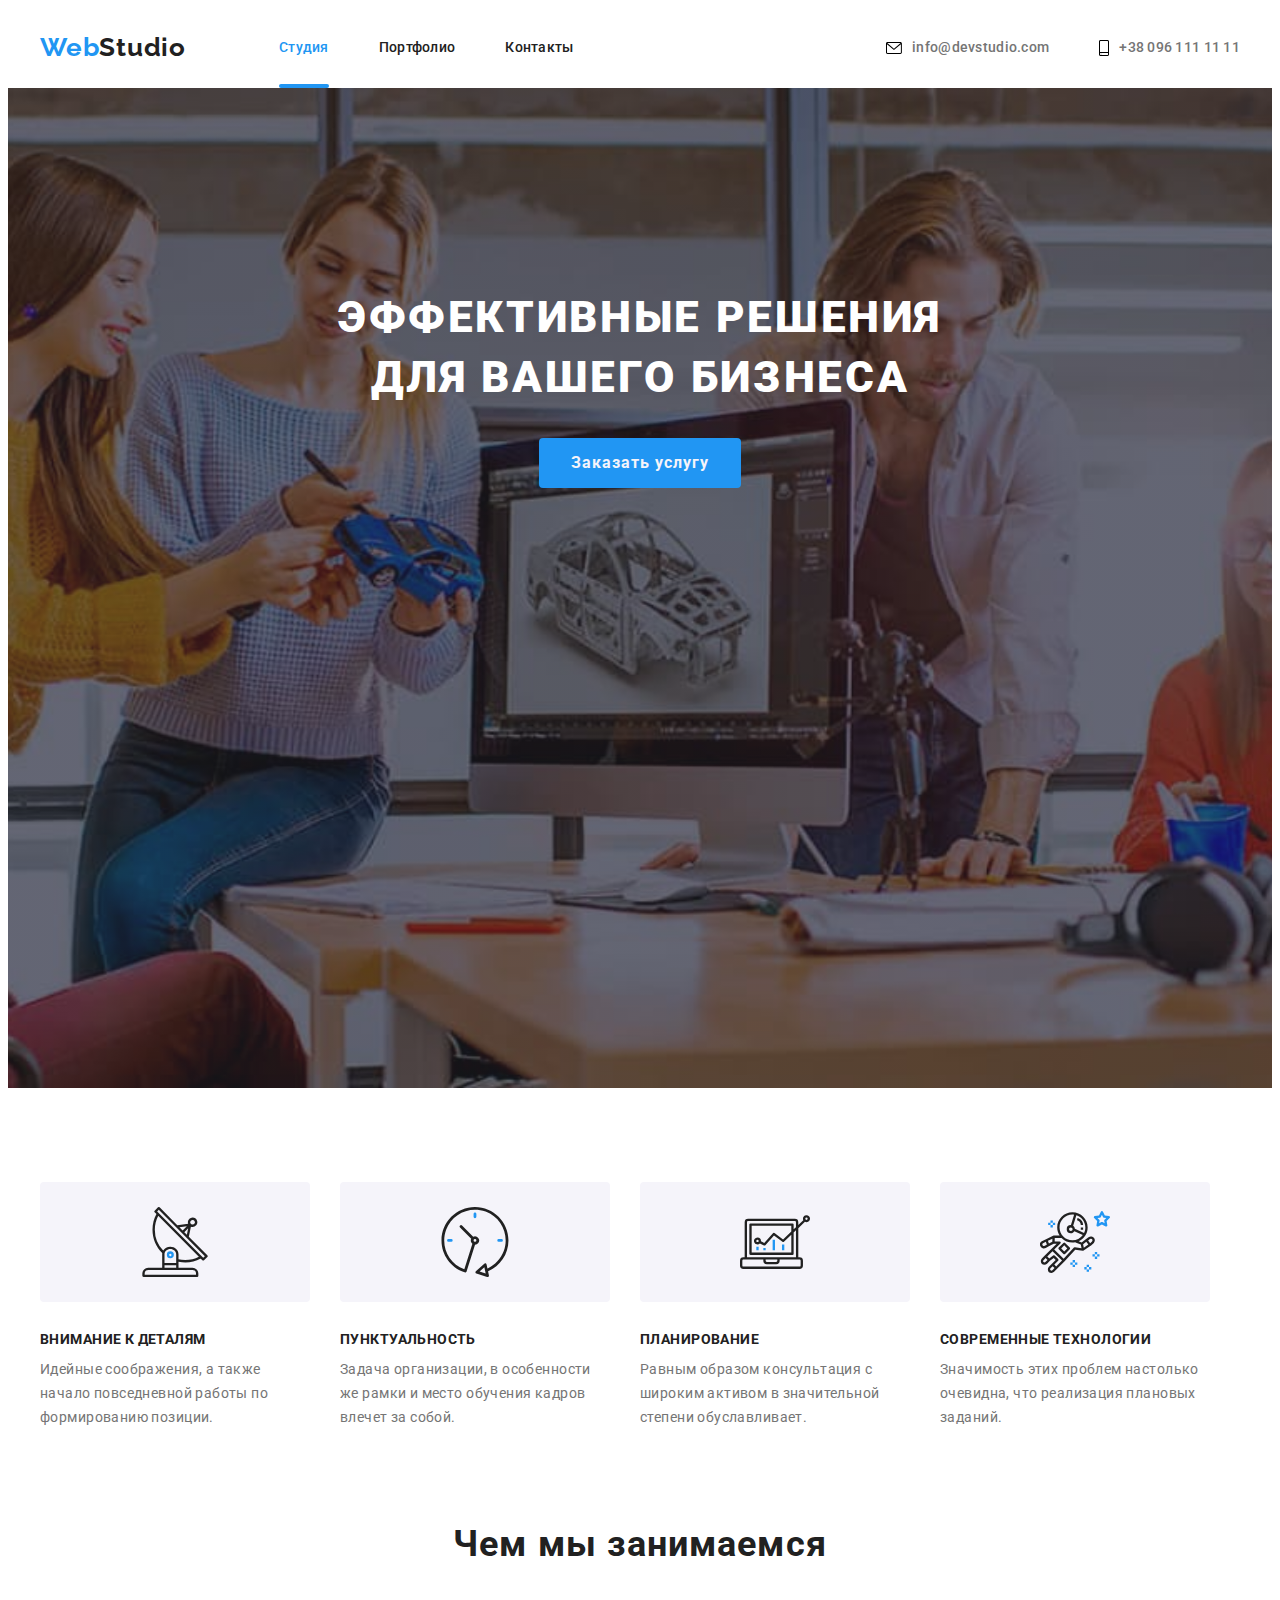
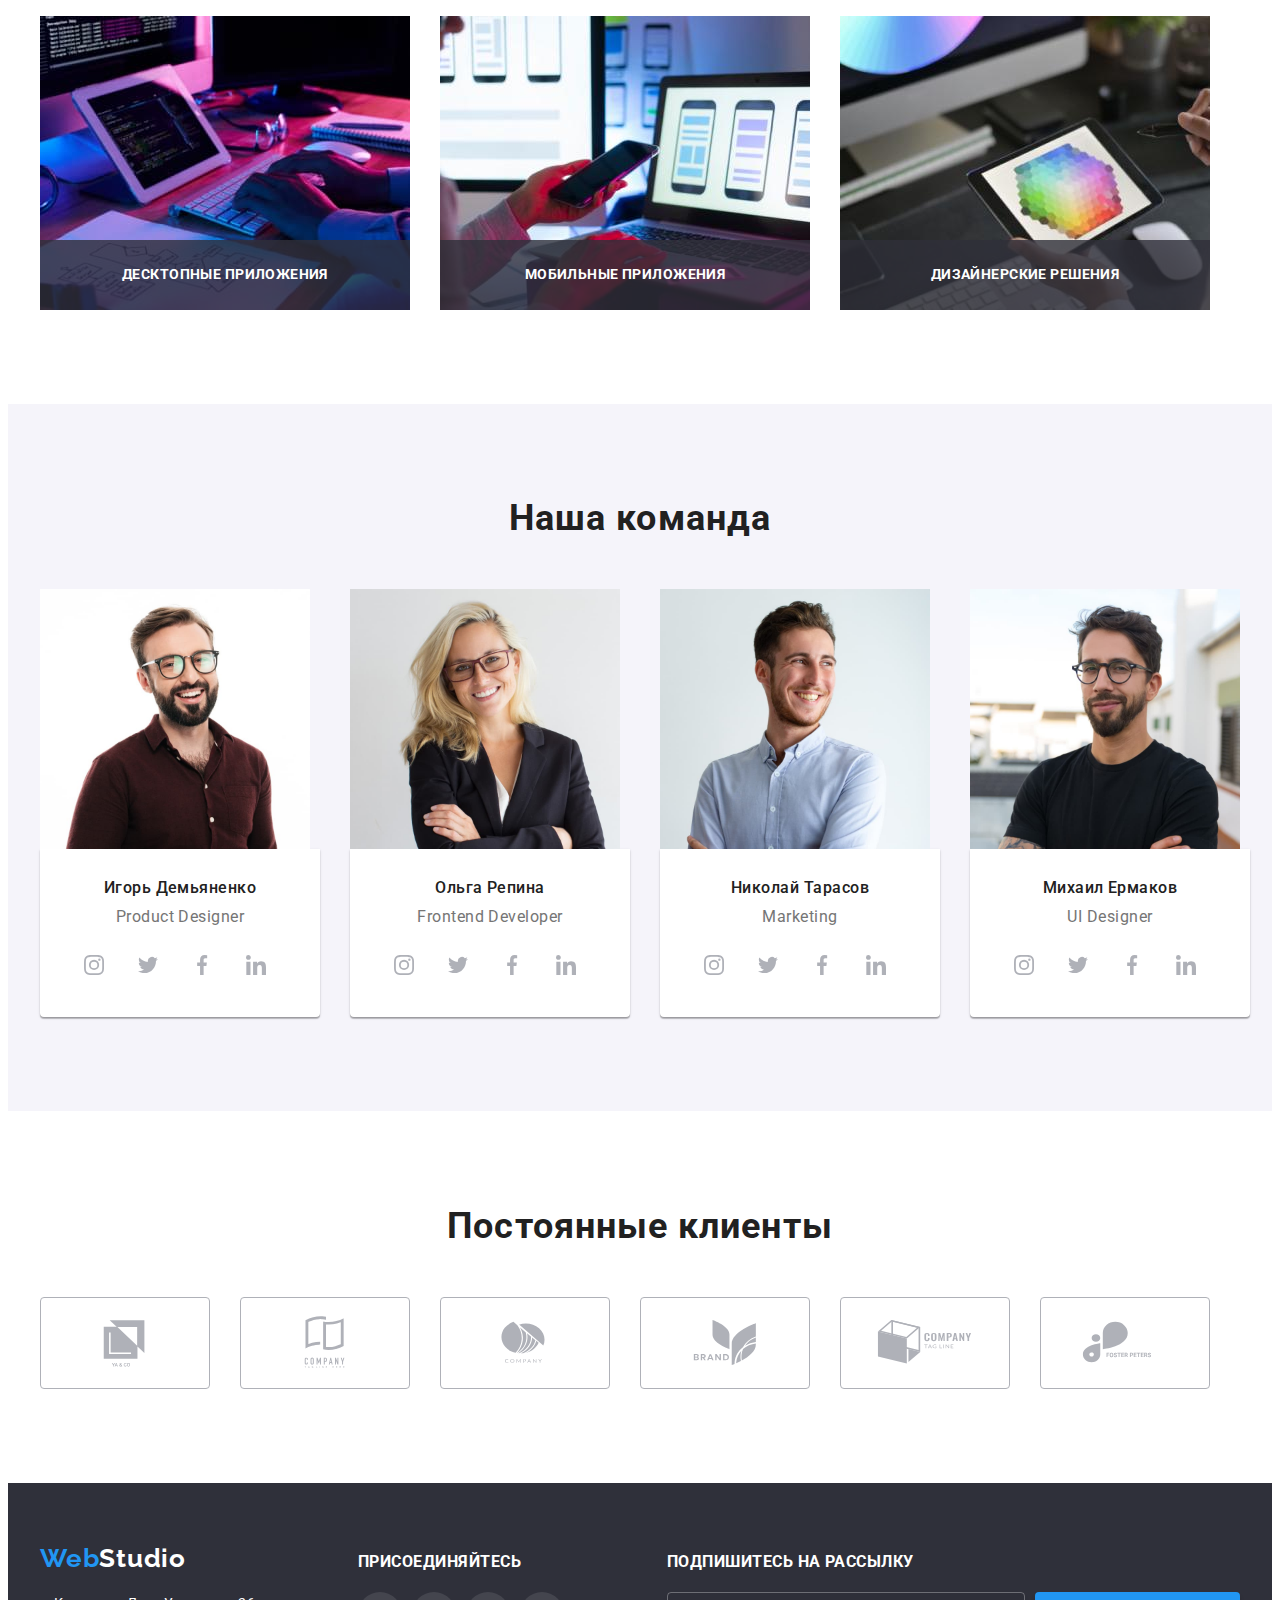
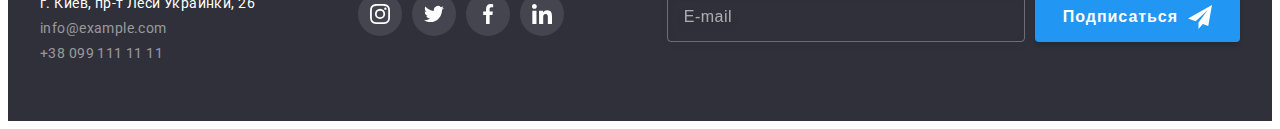
==== commit e49b50e1: "7" ====
--- a/index.html
+++ b/index.html
@@ -25,8 +25,8 @@
                 <li class="navigation__item"><a class="navigation__link link" href="./portfolio.html">Портфолио</a></li>
                 <li class="navigation__item"><a class="navigation__link link" href="#">Контакты</a></li>
             </ul>
-        </nav> 
-            <ul class="contacts__list list">
+        </nav>
+            <ul class="contacts list">
                 <li class="contacts__item">   
                     <a class="contacts__link link" href="mailto:info@devstudio.com">
                     <svg width="16" height="12" class="contacts__icon">
@@ -61,70 +61,70 @@
         <section class="section">    
             <div class="container">
                 <h2 hidden>Наши задачи</h2>
-                <ul class="list-info">
-                    <li class="item antenna">
-                        <div class="info-icon">
-                            <svg width="70" height="70" class="info-icon-pic">
+                <ul class="info list">
+                    <li class="info__item antenna">
+                        <div class="info__icon">
+                            <svg width="70" height="70" class="info__pic">
                                 <use href="./images/sprite.svg#icon-antenna"></use>
                         </svg>
                     </div>
-                    <h3 class="heading-info">Внимание к деталям</h3>
-                    <p class="text-info">Идейные соображения, а также начало повседневной работы по формированию позиции.</p>
-                </li>
-                <li class="item clock">
-                    <div class="info-icon">
-                        <svg width="70" height="70" class="info-icon-pic">
+                    <h3 class="info__heading">Внимание к деталям</h3>
+                    <p class="info__text">Идейные соображения, а также начало повседневной работы по формированию позиции.</p>
+                </li>
+                <li class="info__item clock">
+                    <div class="info__icon">
+                        <svg width="70" height="70" class="info__pic">
                             <use href="./images/sprite.svg#icon-clock"></use>
                         </svg>
                     </div>
-                    <h3 class="heading-info">Пунктуальность</h3>
-                    <p class="text-info">Задача организации, в особенности же рамки и место обучения кадров влечет за собой.</p>
-                </li>
-                <li class="item diagram">
-                    <div class="info-icon">
-                        <svg width="70" height="70" class="info-icon-pic">
+                    <h3 class="info__heading">Пунктуальность</h3>
+                    <p class="info__text">Задача организации, в особенности же рамки и место обучения кадров влечет за собой.</p>
+                </li>
+                <li class="info__item diagram">
+                    <div class="info__icon">
+                        <svg width="70" height="70" class="info__pic">
                             <use href="./images/sprite.svg#icon-diagram"></use>
                         </svg>
                     </div>
-                    <h3 class="heading-info">Планирование</h3>
-                    <p class="text-info">Равным образом консультация с широким активом в значительной степени обуславливает.</p>
-                </li>
-                <li class="item astronaut">
-                    <div class="info-icon">
-                        <svg width="70" height="70" class="info-icon-pic">
+                    <h3 class="info__heading">Планирование</h3>
+                    <p class="info__text">Равным образом консультация с широким активом в значительной степени обуславливает.</p>
+                </li>
+                <li class="info__item astronaut">
+                    <div class="info__icon">
+                        <svg width="70" height="70" class="info__pic">
                             <use href="./images/sprite.svg#icon-astronaut"></use>
                         </svg>
                     </div>
-                    <h3 class="heading-info">Современные технологии</h3>
-                    <p class="text-info">Значимость этих проблем настолько очевидна, что реализация плановых заданий.</p>
+                    <h3 class="info__heading">Современные технологии</h3>
+                    <p class="info__text">Значимость этих проблем настолько очевидна, что реализация плановых заданий.</p>
                 </li>
             </ul>
         </div>
     </section>
     
-    <!--Чем мы занимаемся-->
-    
-    <section class="section section-we-doing">
+    <!--work-->
+    
+    <section class="section section-work">
         <div class="container">
-            <h2 class="heading-we-doing">Чем мы занимаемся</h2>
-            <ul class="list-we-doing">
-                <li class="item">            
-                    <img class="img-we-doing" src="./images/img1.jpg" 
+            <h2 class="section-work__heading">Чем мы занимаемся</h2>
+            <ul class="section-work__list list">
+                <li class="section-work__item">            
+                    <img class="section-work__img" src="./images/img1.jpg" 
                     alt="Верстка" 
                     width="370"/>
-                    <h3 class="heading-choice">Десктопные приложения</h3>
-                </li>
-                <li class="item">
-                    <img class="img-we-doing" src="./images/img2.jpg" 
+                    <h3 class="section-work__heading-choese">Десктопные приложения</h3>
+                </li>
+                <li class="section-work__item">
+                    <img class="section-work__img" src="./images/img2.jpg" 
                     alt="Програмирование" 
                     width="370"/>               
-                    <h3 class="heading-choice">Мобильные приложения</h3>
-                </li>
-                <li class="item">
-                    <img class="img-we-doing" src="./images/img3.jpg"
+                    <h3 class="section-work__heading-choese">Мобильные приложения</h3>
+                </li>
+                <li class="section-work__item">
+                    <img class="section-work__img" src="./images/img3.jpg"
                     alt="Дизайн" 
                     width="370"/>
-                    <h3 class="heading-choice">Дизайнерские решения</h3>
+                    <h3 class="section-work__heading-choese">Дизайнерские решения</h3>
                 </li>
             </ul>
         </div>
@@ -134,40 +134,40 @@
     
     <section class="section section-team">
         <div class="container">
-            <h2 class="heading-team">Наша команда</h2>
-            <ul class="list-team">
-                <li class="item">
-                    <img class="img-team" src="./images/img4.jpg" 
+            <h2 class="section-team__heading">Наша команда</h2>
+            <ul class="section-team__list list">
+                <li class="section-team__item">
+                    <img class="section-team__img" src="./images/img4.jpg" 
                     alt="Product Designer" 
                     width="270"/>
-                    <div class="container-team">
-                        <h3 class="heading-name">Игорь Демьяненко</h3>
-                        <p class="text-team" lang="en">Product Designer</p>
-                        <ul class="social-list">
-                            <li class="social-item">
-                                <a class="social-link" href="#">
-                                    <svg class="social-icon" width="20" height="20">
+                    <div class="section-team__container">
+                        <h3 class="section-team__heading-name">Игорь Демьяненко</h3>
+                        <p class="section-team__title" lang="en">Product Designer</p>
+                        <ul class="team list">
+                            <li class="team__social-item">
+                                <a class="team__social-link" href="#">
+                                    <svg class="team__social-icon" width="20" height="20">
                                         <use href="./images/sprite.svg#icon-instagram"></use>
                                 </svg>
                             </a>
                         </li>
-                        <li class="social-item">
-                            <a class="social-link" href="#">
-                                <svg class="social-icon" width="20" height="20">
+                        <li class="team__social-item">
+                            <a class="team__social-link" href="#">
+                                <svg class="team__social-icon" width="20" height="20">
                                     <use href="./images/sprite.svg#icon-twitter"></use>
                                 </svg>
                             </a>
                         </li>
-                        <li class="social-item">
-                            <a class="social-link" href="#">
-                                <svg class="social-icon" width="20" height="20">
+                        <li class="team__social-item">
+                            <a class="team__social-link" href="#">
+                                <svg class="team__social-icon" width="20" height="20">
                                     <use href="./images/sprite.svg#icon-facebook"></use>
                                 </svg>
                             </a>
                         </li>
-                        <li class="social-item">
-                            <a class="social-link" href="#">
-                                <svg class="social-icon" width="20" height="20" >
+                        <li class="team__social-item">
+                            <a class="team__social-link" href="#">
+                                <svg class="team__social-icon" width="20" height="20" >
                                     <use href="./images/sprite.svg#icon-linkedin"></use>
                                 </svg>
                             </a>
@@ -175,38 +175,38 @@
                     </ul>
                 </div>    
             </li>
-            <li class="item">
-                <img class="img-team" src="./images/img5.jpg" 
+            <li class="section-team__item">
+                <img classection-team__s="" src="./images/img5.jpg" 
                 alt="Frontend Developer"
                 width="270"/>
-                <div class="container-team">
-                    <h3 class="heading-name">Ольга Репина</h3>
-                    <p class="text-team"  lang="en">Frontend Developer</p>
-                    <ul class="social-list">
-                        <li class="social-item">
-                            <a class="social-link" href="#">
-                                <svg class="social-icon" width="20" height="20">
+                <div class="section-team__container">
+                    <h3 class="section-team__heading-name">Ольга Репина</h3>
+                    <p class="section-team__title"  lang="en">Frontend Developer</p>
+                    <ul class="team list">
+                        <li class="team__social-item">
+                            <a class="team__social-link" href="#">
+                                <svg class="team__social-icon" width="20" height="20">
                                     <use href="./images/sprite.svg#icon-instagram"></use>
                                 </svg>
                             </a>
                         </li>
-                        <li class="social-item">
-                            <a class="social-link" href="#">
-                                <svg class="social-icon" width="20" height="20">
+                        <li class="team__social-item">
+                            <a class="team__social-link" href="#">
+                                <svg class="team__social-icon" width="20" height="20">
                                     <use href="./images/sprite.svg#icon-twitter"></use>
                                 </svg>
                             </a>
                         </li>
-                        <li class="social-item">
-                            <a class="social-link" href="#">
-                                <svg class="social-icon" width="20" height="20">
+                        <li class="team__social-item">
+                            <a class="team__social-link" href="#">
+                                <svg class="team__social-icon" width="20" height="20">
                                     <use href="./images/sprite.svg#icon-facebook"></use>
                                 </svg>
                             </a>
                         </li>
-                        <li class="social-item">
-                            <a class="social-link" href="#">
-                                <svg class="social-icon" width="20" height="20">
+                        <li class="team__social-item">
+                            <a class="team__social-link" href="#">
+                                <svg class="team__social-icon" width="20" height="20">
                                     <use href="./images/sprite.svg#icon-linkedin"></use>
                                 </svg>
                             </a>
@@ -214,39 +214,38 @@
                     </ul>
                 </div>     
             </li>
-            <li class="item">
-                <img class="img-team" src="./images/img6.jpg" 
+            <li class="section-team__item">
+                <img class="section-team__img" src="./images/img6.jpg" 
                 alt="Marketing"
                 width="270"/>
-                    <div class="container-team">
-
-                        <h3 class="heading-name">Николай Тарасов</h3> 
-                        <p class="text-team" lang="en">Marketing</p> 
-                        <ul class="social-list">
-                            <li class="social-item">
-                                <a class="social-link" href="#">
-                                    <svg class="social-icon" width="20" height="20">
+                    <div class="section-team__container">
+                        <h3 class="section-team__heading-name">Николай Тарасов</h3> 
+                        <p class="section-team__title" lang="en">Marketing</p> 
+                        <ul class="team list">
+                            <li class="team__social-item">
+                                <a class="team__social-link" href="#">
+                                    <svg class="team__social-icon" width="20" height="20">
                                         <use href="./images/sprite.svg#icon-instagram"></use>
                                 </svg>
                             </a>
                         </li>
-                        <li class="social-item">
-                            <a class="social-link" href="#">
-                                <svg class="social-icon" width="20" height="20">
+                        <li class="team__social-item">
+                            <a class="team__social-link" href="#">
+                                <svg class="team__social-icon" width="20" height="20">
                                     <use href="./images/sprite.svg#icon-twitter"></use>
                                 </svg>
                             </a>
                         </li>
-                        <li class="social-item">
-                            <a class="social-link" href="#">
-                                <svg class="social-icon" width="20" height="20" >
+                        <li class="team__social-item">
+                            <a class="team__social-link" href="#">
+                                <svg class="team__social-icon" width="20" height="20" >
                                     <use href="./images/sprite.svg#icon-facebook"></use>
                                 </svg>
                             </a>
                         </li>
-                        <li class="social-item">
-                            <a class="social-link" href="#">
-                                <svg class="social-icon" width="20" height="20">
+                        <li class="team__social-item">
+                            <a class="team__social-link" href="#">
+                                <svg class="team__social-icon" width="20" height="20">
                                     <use href="./images/sprite.svg#icon-linkedin"></use>
                                 </svg>
                             </a>
@@ -254,38 +253,38 @@
                     </ul>
                 </div>  
                 </li>
-                <li class="item">
-                    <img class="img-team" src="./images/img7.jpg" 
+                <li class="section-team__item">
+                    <img class="section-team__img" src="./images/img7.jpg" 
                     alt="UI Designer"
                     width="270"/>
-                    <div class="container-team">
-                        <h3 class="heading-name">Михаил Ермаков</h3> 
-                        <p class="text-team"  lang="en">UI Designer</p>
-                        <ul class="social-list">
-                            <li class="social-item">
-                                <a class="social-link" href="#">
-                                    <svg class="social-icon" width="20" height="20">
+                    <div class="section-team__container">
+                        <h3 class="section-team__heading-name">Михаил Ермаков</h3> 
+                        <p class="section-team__title"  lang="en">UI Designer</p>
+                        <ul class="team list">
+                            <li class="team__social-item">
+                                <a class="team__social-link" href="#">
+                                    <svg class="team__social-icon" width="20" height="20">
                                         <use href="./images/sprite.svg#icon-instagram"></use>
                                 </svg>
                             </a>
                         </li>
-                        <li class="social-item">
-                            <a class="social-link" href="#">
-                                <svg class="social-icon" width="20" height="20">
+                        <li class="team__social-item">
+                            <a class="team__social-link" href="#">
+                                <svg class="team__social-icon" width="20" height="20">
                                     <use href="./images/sprite.svg#icon-twitter"></use>
                                 </svg>
                             </a>
                         </li>
-                        <li class="social-item">
-                            <a class="social-link" href="#">
-                                <svg class="social-icon"  width="20" height="20">
+                        <li class="team__social-item">
+                            <a class="team__social-link" href="#">
+                                <svg class="team__social-icon"  width="20" height="20">
                                     <use href="./images/sprite.svg#icon-facebook"></use>
                                 </svg>
                             </a>
                         </li>
-                        <li class="social-item">
-                            <a class="social-link" href="#">
-                                <svg class="social-icon" width="20" height="20">
+                        <li class="team__social-item">
+                            <a class="team__social-link" href="#">
+                                <svg class="team__social-icon" width="20" height="20">
                                     <use href="./images/sprite.svg#icon-linkedin"></use>
                                 </svg>
                             </a>
@@ -301,46 +300,46 @@
 
 <section class="section">
     <div class="container">
-        <h2 class="clien-heading">Постоянные клиенты</h2>
-        <ul class="client-list">
-            <li class="client-item">
-                <a class="client-link" href="#">
-                    <svg class="client-icon" width="106" height="60">
+        <h2 class="customer__heading">Постоянные клиенты</h2>
+        <ul class="customer list">
+            <li class="customer__item">
+                <a class="customer__link" href="#">
+                    <svg class="customer__icon" width="106" height="60">
                         <use href="./images/sprite.svg#icon-Logo1"></use>
                             </svg>
                         </a>
                     </li>
-                    <li class="client-item">
-                        <a class="client-link" href="#">
-                            <svg class="client-icon" width="106" height="60">
+                    <li class="customer__item">
+                        <a class="customer__link" href="#">
+                            <svg class="customer__icon" width="106" height="60">
                                 <use href="./images/sprite.svg#icon-Logo2" ></use>
                             </svg>
                         </a>
                     </li>
-                    <li class="client-item">
-                        <a class="client-link" href="#">
-                            <svg class="client-icon" width="106" height="60">
+                    <li class="customer__item">
+                        <a class="customer__link" href="#">
+                            <svg class="customer__icon" width="106" height="60">
                                 <use href="./images/sprite.svg#icon-Logo3" ></use>
                             </svg>
                         </a>
                     </li>
-                    <li class="client-item">
-                        <a class="client-link" href="#">
-                            <svg class="client-icon" width="106" height="60">
+                    <li class="customer__item">
+                        <a class="customer__link" href="#">
+                            <svg class="customer__icon" width="106" height="60">
                                 <use href="./images/sprite.svg#icon-Logo4" ></use>
                             </svg>
                         </a>
                     </li>
-                    <li class="client-item">
-                        <a class="client-link" href="#">
-                            <svg class="client-icon" width="106" height="60">
+                    <li class="customer__item">
+                        <a class="customer__link" href="#">
+                            <svg class="customer__icon" width="106" height="60">
                                 <use href="./images/sprite.svg#icon-Logo5" ></use>
                             </svg>
                         </a>
                     </li>
-                    <li class="client-item">
-                        <a class="client-link" href="#">
-                            <svg class="client-icon" width="106" height="60">
+                    <li class="customer__item">
+                        <a class="customer__link" href="#">
+                            <svg class="customer__icon" width="106" height="60">
                                 <use href="./images/sprite.svg#icon-Logo6" ></use>
                             </svg>
                         </a>
@@ -357,7 +356,7 @@
             <div class="footer__container">
              <a class="footer__logo" lang="en" href="#"><span class="logo-color">Web</span>Studio</a>
                 <address class="footer__address">
-                    <ul class="address__list">
+                    <ul class="address list">
                         <li class="address__item">
                             <a class="address__map" href="https://goo.gl/maps/zDSShLqWRXgAwJdu6" target="_blank">г. Киев, пр-т Леси Украинки, 26</a>
                         </li>
@@ -425,84 +424,84 @@
 
         <div class="backdrop is-hidden" data-modal>
             <div class="modal">   
-            <button class="modal-close" type="button" data-modal-close >
-                <svg width="18" height="18" class="modal-icon">
+            <button class="modal__output" type="button" data-modal-close >
+                <svg width="18" height="18" class="modal__icon">
                     <use href="./images/sprite.svg#icon-close"></use>
                 </svg>
             </button>
-            <form action="#" class="modal-form">
-                <p class="modal-title">Оставьте свои данные, мы вам перезвоним</p>
-                <div class="modal-form-container">
-                    <label for="name" class="modal-label">Имя</label>
-                    <div class="modal-box">
+            <form action="#" class="modal__form">
+                <p class="modal__title">Оставьте свои данные, мы вам перезвоним</p>
+                <div class="modal__form-container">
+                    <label for="name" class="modal__label">Имя</label>
+                    <div class="modal__box">
                         <input type="text"
                         id="name"
                         name="name"
-                        class="modal-input"
+                        class="modal__input"
                         required
                         />
-                        <svg width="18" height="18" class="modal-form-icon">
+                        <svg width="18" height="18" class="modal__form-icon">
                             <use href="./images/sprite-modal.svg#icon-person-black"></use>
                         </svg>    
                     </div>
                 </div>
-                <div class="modal-form-container">
-                    <label for="tel" class="modal-label">Телефон</label>
-                    <div class="modal-box">
+                <div class="modal__form-container">
+                    <label for="tel" class="modal__label">Телефон</label>
+                    <div class="modal__box">
                       <input
                         type="tel"
                         id="tel"
                         name="phone"
-                        class="modal-input"
+                        class="modal__input"
                         required
                       />
-                      <svg width="18" height="18" class="modal-form-icon">
+                      <svg width="18" height="18" class="modal__form-icon">
                         <use
                           href="./images/sprite-modal.svg#icon-phone-black"
                         ></use>
                       </svg>
                     </div>
                 </div>
-                <div class="modal-form-container">
-                    <label for="mail" class="modal-label">Почта</label>
-                    <div class="modal-box">
+                <div class="modal__form-container">
+                    <label for="mail" class="modal__label">Почта</label>
+                    <div class="modal__box">
                       <input
                         type="email"
                         id="mail"
                         name="mail"
-                        class="modal-input"
+                        class="modal__input"
                         required
                       />
-                      <svg width="18" height="18" class="modal-form-icon">
+                      <svg width="18" height="18" class="modal__form-icon">
                         <use
                           href="./images/sprite-modal.svg#icon-email-black"
                         ></use>
                       </svg>
                     </div>
                 </div>
-                <div class="modal-form-container">
-                    <label for="modal-textarea" class="modal-label">Комментарий</label>
+                <div class="modal__form-textarea">
+                    <label for="modal-textarea" class="modal__label">Комментарий</label>
                     <textarea
-                      class="modal-textarea"
+                      class="modal__textarea"
                       name="modal-textarea"
                       id="modal-textarea"
                       placeholder="Введите текст"
                     ></textarea>
                 </div>
-                <div class="conteiner-checkbox">
-                    <label class="checkbox-label">
+                <div class="checkbox__container">
+                    <label class="checkbox__label">
                       <input
                         type="checkbox"
-                        class="checkbox-input"
+                        class="checkbox__input"
                         name="checkbox"
                         required
                       />
-                      <span class="checkbox-icon"></span>Соглашаюсь с рассылкой и
+                      <span class="checkbox__icon"></span>Соглашаюсь с рассылкой и
                       принимаю 
-                      <a class="checkbox-link" href="#">Условия договора</a>
+                      <a class="checkbox__link" href="#">Условия договора</a>
                     </label>
                 </div>
-                  <button type="submit" class="submit-btn">Отправить</button>
+                  <button type="submit" class="submit__btn">Отправить</button>
             </form>
             </div>
         </div>
--- a/css/main.min.css
+++ b/css/main.min.css
@@ -1 +1 @@
-h1,h2,h3,h4,h5,h6,p{margin:0;padding:0}ul,ol{margin:0;padding:0}img{display:block}.link{text-decoration:none}.list{list-style:none}address{font-style:normal}body{font-family:Roboto,sans-serif;font-style:normal;background-color:#fff;color:#212121}header .container{display:-webkit-box;display:-ms-flexbox;display:flex;-webkit-box-pack:justify;-ms-flex-pack:justify;justify-content:space-between;-webkit-box-align:center;-ms-flex-align:center;align-items:center}.container{margin-left:auto;margin-right:auto;padding-left:15px;padding-right:15px;width:1200px}.logo-color{color:#2196f3}.line::after{content:"";display:block;position:absolute;bottom:0px;width:100%;height:4px;background:#2196f3;border-radius:2px}.navigation{display:-webkit-box;display:-ms-flexbox;display:flex;-webkit-box-align:center;-ms-flex-align:center;align-items:center}.navigation__logo{padding-top:24px;padding-bottom:25px;font-family:Raleway,sans-serif;font-weight:700;font-size:26px;line-height:1.2;letter-spacing:.03em;color:#212121}.navigation__list{margin-left:93px;display:-webkit-box;display:-ms-flexbox;display:flex;font-weight:500;font-size:14px;line-height:1.14;letter-spacing:.02em}.navigation__list .navigation__item{position:relative;margin-right:50px}.navigation__list .navigation__item:last-child{margin-right:0px}.navigation__link{display:block;padding:32px 0px;color:#212121;-webkit-transition:color 250ms cubic-bezier(0.4, 0, 0.2, 1);transition:color 250ms cubic-bezier(0.4, 0, 0.2, 1)}.contacts__list{display:-webkit-box;display:-ms-flexbox;display:flex;list-style:none}.contacts__icon{margin-right:10px;-webkit-transition:fill 250ms cubic-bezier(0.4, 0, 0.2, 1);transition:fill 250ms cubic-bezier(0.4, 0, 0.2, 1)}.contacts__link:hover .contacts__icon,.contacts__link:focus .contacts__icon{fill:#2196f3}.contacts__list .contacts__item{margin-right:50px}.contacts__list .contacts__item:last-child{margin-right:0px}.contacts__link{display:-webkit-box;display:-ms-flexbox;display:flex;-webkit-box-align:center;-ms-flex-align:center;align-items:center;padding-top:32px;padding-bottom:32px;font-size:14px;line-height:1.14;letter-spacing:.02em;font-weight:500;color:#757575;-webkit-transition:color 250ms cubic-bezier(0.4, 0, 0.2, 1);transition:color 250ms cubic-bezier(0.4, 0, 0.2, 1)}.contacts__link:hover,.contacts__link:focus{color:#2196f3}.navigation__list .navigation__link:hover,.navigation__list .navigation__link:focus{color:#2196f3}.contacts__list .contacts__link:hover,.contacts__list .contacts__link:focus{color:#2196f3}.section{padding:94px 0px}.section-hero{padding:200px 0px;margin:0px auto;max-width:1600px;height:600px;background-color:#212121;background-image:-webkit-gradient(linear, left top, left bottom, from(rgba(47, 48, 58, 0.4)), to(rgba(47, 48, 58, 0.4))),url(../images/hero.jpg);background-image:linear-gradient(rgba(47, 48, 58, 0.4), rgba(47, 48, 58, 0.4)),url(../images/hero.jpg);background-repeat:no-repeat;background-position:center;background-size:cover}.section-hero .container{display:-webkit-box;display:-ms-flexbox;display:flex;-webkit-box-orient:vertical;-webkit-box-direction:normal;-ms-flex-direction:column;flex-direction:column;-webkit-box-align:center;-ms-flex-align:center;align-items:center}.section-hero__heading{max-width:710px;margin-bottom:30px;font-weight:900;font-size:44px;line-height:1.36;text-align:center;letter-spacing:.06em;text-transform:uppercase;color:#fff}.section-hero__btn{display:inline-block;border:none;min-width:200px;height:50px;border-radius:4px;padding:10px 32px;font-family:Roboto,sans-serif;font-weight:700;font-size:16px;line-height:1.9;-webkit-box-align:center;-ms-flex-align:center;align-items:center;letter-spacing:.06em;background-color:#2196f3;color:#f5f4fa;-webkit-transition:background-color 250ms cubic-bezier(0.4, 0, 0.2, 1);transition:background-color 250ms cubic-bezier(0.4, 0, 0.2, 1)}.section__btn:hover,.section__btn:focus{background-color:#2196f3;cursor:pointer}.backdrop{position:fixed;top:0;left:0;width:100%;height:100%;background:rgba(0,0,0,.2);opacity:1;visibility:visible;-webkit-transition:opacity 250ms cubic-bezier(0.4, 0, 0.2, 1),visibility 250ms cubic-bezier(0.4, 0, 0.2, 1);transition:opacity 250ms cubic-bezier(0.4, 0, 0.2, 1),visibility 250ms cubic-bezier(0.4, 0, 0.2, 1);z-index:1}.backdrop.is-hidden{opacity:0;pointer-events:none;visibility:hidden}.backdrop.is-hidden.modal{-webkit-transform:translate(-50%, -50%) scale(0.5) rotate(-120deg);transform:translate(-50%, -50%) scale(0.5) rotate(-120deg)}.modal{position:absolute;padding:40px;top:50%;left:50%;-webkit-transform:translate(-50%, -50%) scale(1) rotate(0deg);transform:translate(-50%, -50%) scale(1) rotate(0deg);-webkit-transition:-webkit-transform 250ms cubic-bezier(0.4, 0, 0.2, 1);transition:-webkit-transform 250ms cubic-bezier(0.4, 0, 0.2, 1);transition:transform 250ms cubic-bezier(0.4, 0, 0.2, 1);transition:transform 250ms cubic-bezier(0.4, 0, 0.2, 1), -webkit-transform 250ms cubic-bezier(0.4, 0, 0.2, 1);min-width:528px;min-height:580px;background:#fff;-webkit-box-shadow:0px 1px 3px rgba(0,0,0,.12),0px 1px 1px rgba(0,0,0,.14),0px 2px 1px rgba(0,0,0,.2);box-shadow:0px 1px 3px rgba(0,0,0,.12),0px 1px 1px rgba(0,0,0,.14),0px 2px 1px rgba(0,0,0,.2);border-radius:4px}.modal-close{position:absolute;display:-webkit-box;display:-ms-flexbox;display:flex;-webkit-box-align:center;-ms-flex-align:center;align-items:center;width:30px;height:30px;top:8px;right:8px;background:transparent;border:1px solid rgba(0,0,0,.1);border-radius:50%;cursor:pointer}.modal-icon{fill:#000;-webkit-transition:fill 250ms cubic-bezier(0.4, 0, 0.2, 1);transition:fill 250ms cubic-bezier(0.4, 0, 0.2, 1)}.modal-close:hover .modal-icon,.modal-close:focus .modal-icon{fill:#2196f3}.modal-form{display:-webkit-box;display:-ms-flexbox;display:flex;-webkit-box-orient:vertical;-webkit-box-direction:normal;-ms-flex-direction:column;flex-direction:column}.modal-title{margin-bottom:12px;font-weight:700;font-size:20px;line-height:1.15;text-align:center;letter-spacing:.03em;color:#212121}.modal-form-container{display:-webkit-box;display:-ms-flexbox;display:flex;-webkit-box-orient:vertical;-webkit-box-direction:normal;-ms-flex-direction:column;flex-direction:column;position:relative;margin-bottom:10px}.modal-label{margin-bottom:4px;font-weight:400;font-size:12px;line-height:1.17;letter-spacing:.01em;color:#757575}.modal-input:hover+.modal-form-icon,.modal-input:focus+.modal-form-icon{fill:#2196f3;cursor:pointer}.modal-box{position:relative}.modal-box:hover,.modal-box:focus{fill:#2196f3;cursor:pointer}.modal-input:hover,.modal-input:focus{border-color:#2196f3;cursor:pointer}.modal-input{outline:none;width:100%;border:1px solid rgba(33,33,33,.2);-webkit-box-sizing:border-box;box-sizing:border-box;border-radius:4px;padding-top:11px;padding-bottom:11px;padding-left:42px;-webkit-transition:border-color 250ms cubic-bezier(0.4, 0, 0.2, 1);transition:border-color 250ms cubic-bezier(0.4, 0, 0.2, 1)}.modal-form-icon{position:absolute;top:50%;left:12px;-webkit-transform:translateY(-50%);transform:translateY(-50%);pointer-events:none;-webkit-transition:fill 250ms cubic-bezier(0.4, 0, 0.2, 1);transition:fill 250ms cubic-bezier(0.4, 0, 0.2, 1)}.modal-textarea{outline:none;padding:12px 16px;margin-bottom:20px;resize:none;height:120px;border:1px solid rgba(33,33,33,.2);-webkit-box-sizing:border-box;box-sizing:border-box;border-radius:4px;overflow:scroll;-webkit-transition:border-color 250ms cubic-bezier(0.4, 0, 0.2, 1);transition:border-color 250ms cubic-bezier(0.4, 0, 0.2, 1)}.modal-textarea::-webkit-input-placeholder{font-weight:400;font-size:12px;line-height:1.17;letter-spacing:.01em;color:rgba(117,117,117,.5);-webkit-transition:color 250ms cubic-bezier(0.4, 0, 0.2, 1);transition:color 250ms cubic-bezier(0.4, 0, 0.2, 1)}.modal-textarea::-moz-placeholder{font-weight:400;font-size:12px;line-height:1.17;letter-spacing:.01em;color:rgba(117,117,117,.5);-moz-transition:color 250ms cubic-bezier(0.4, 0, 0.2, 1);transition:color 250ms cubic-bezier(0.4, 0, 0.2, 1)}.modal-textarea:-ms-input-placeholder{font-weight:400;font-size:12px;line-height:1.17;letter-spacing:.01em;color:rgba(117,117,117,.5);-ms-transition:color 250ms cubic-bezier(0.4, 0, 0.2, 1);transition:color 250ms cubic-bezier(0.4, 0, 0.2, 1)}.modal-textarea::-ms-input-placeholder{font-weight:400;font-size:12px;line-height:1.17;letter-spacing:.01em;color:rgba(117,117,117,.5);-ms-transition:color 250ms cubic-bezier(0.4, 0, 0.2, 1);transition:color 250ms cubic-bezier(0.4, 0, 0.2, 1)}.modal-textarea::placeholder{font-weight:400;font-size:12px;line-height:1.17;letter-spacing:.01em;color:rgba(117,117,117,.5);-webkit-transition:color 250ms cubic-bezier(0.4, 0, 0.2, 1);transition:color 250ms cubic-bezier(0.4, 0, 0.2, 1)}.modal-textarea:hover,.modal-textarea:focus{border-color:#2196f3;cursor:pointer}.modal-textarea:hover::-webkit-input-placeholder, .modal-textarea:focus::-webkit-input-placeholder{color:#2196f3}.modal-textarea:hover::-moz-placeholder, .modal-textarea:focus::-moz-placeholder{color:#2196f3}.modal-textarea:hover:-ms-input-placeholder, .modal-textarea:focus:-ms-input-placeholder{color:#2196f3}.modal-textarea:hover::-ms-input-placeholder, .modal-textarea:focus::-ms-input-placeholder{color:#2196f3}.modal-textarea:hover::placeholder,.modal-textarea:focus::placeholder{color:#2196f3}.conteiner-checkbox{margin-right:0 auto;margin-bottom:30px;margin-left:auto}.checkbox-label{display:-webkit-box;display:-ms-flexbox;display:flex;-webkit-box-align:center;-ms-flex-align:center;align-items:center;font-weight:400;font-size:14px;line-height:1.71;letter-spacing:.03em;color:#757575}.checkbox-label:hover{cursor:pointer}.checkbox-label:focus-within .checkbox-input:checked{background-color:#2196f3;background-image:url("/images/icon-check.svg");background-repeat:no-repeat;background-position:50% 50%;background-origin:border-box;border-color:transparent}.checkbox-label:hover .checkbox-icon,.checkbox-label:focus-within .checkbox-icon{border:2px solid #2196f3;cursor:pointer}.checkbox-input{position:absolute;width:1px;height:1px;margin:-1px;border:0;padding:0;clip:rect(0 0 0 0);overflow:hidden}.checkbox-icon{display:inline-block;width:16px;height:15px;margin-right:7px;border:2px solid #000;-webkit-box-sizing:border-box;box-sizing:border-box;border-radius:2px;background-image:none;-webkit-transition:background-color 250ms cubic-bezier(0.4, 0, 0.2, 1),border-color 250ms cubic-bezier(0.4, 0, 0.2, 1),background-image 250ms cubic-bezier(0.4, 0, 0.2, 1);transition:background-color 250ms cubic-bezier(0.4, 0, 0.2, 1),border-color 250ms cubic-bezier(0.4, 0, 0.2, 1),background-image 250ms cubic-bezier(0.4, 0, 0.2, 1)}.checkbox-input:checked+.checkbox-icon{background-color:#2196f3;background-image:url("/images/icon-check.svg");background-repeat:no-repeat;background-position:50% 50%;background-origin:border-box;border-color:transparent}.checkbox-link{margin-left:5px;color:#2196f3}.submit-btn{min-width:200px;min-height:50px;margin-right:auto;margin-left:auto;padding:10px 52px;background:#2196f3;-webkit-box-shadow:0px 4px 4px rgba(0,0,0,.15);box-shadow:0px 4px 4px rgba(0,0,0,.15);border-radius:4px;border:none;font-weight:700;font-size:16px;line-height:1.87;text-align:center;letter-spacing:.06em;color:#fff;-webkit-transition:background-color 250ms cubic-bezier(0.4, 0, 0.2, 1);transition:background-color 250ms cubic-bezier(0.4, 0, 0.2, 1)}.submit-btn:hover,.submit-btn:focus{background-color:#188ce8;cursor:pointer}.list-info{display:-webkit-box;display:-ms-flexbox;display:flex;list-style:none}.list-info .item{width:270px;margin-right:30px}.info-icon{display:-webkit-box;display:-ms-flexbox;display:flex;-webkit-box-pack:center;-ms-flex-pack:center;justify-content:center;-webkit-box-align:center;-ms-flex-align:center;align-items:center;height:120px;background:#f5f4fa;border-radius:4px;margin-bottom:30px}.list-info .item:last-child{margin-right:0px}.heading-info{margin-bottom:10px;font-weight:700;font-size:14px;line-height:1.14;letter-spacing:.03em;text-transform:uppercase;color:#212121}.text-info{font-weight:400;font-size:14px;line-height:1.71;letter-spacing:.03em;color:#757575}.section-we-doing{padding-top:0px}.heading-we-doing{margin-bottom:50px;font-weight:700;font-size:36px;line-height:1.16;text-align:center;letter-spacing:.03em}.list-we-doing{display:-webkit-box;display:-ms-flexbox;display:flex;list-style:none}.list-we-doing .item{position:relative;margin-right:30px}.list-we-doing .item:last-child{margin-right:0px}.heading-choice{position:absolute;bottom:0px;width:100%;height:70px;display:-webkit-box;display:-ms-flexbox;display:flex;-webkit-box-align:center;-ms-flex-align:center;align-items:center;-webkit-box-pack:center;-ms-flex-pack:center;justify-content:center;font-family:Roboto,sans-serif;font-weight:700;font-size:14px;line-height:1.14;text-align:center;letter-spacing:.03em;text-transform:uppercase;background:rgba(47,48,58,.8);color:#fff}.section-team{background-color:#f5f4fa;text-align:center}.heading-team{font-weight:700;font-size:36px;line-height:1.16;letter-spacing:.03em}.list-team{display:-webkit-box;display:-ms-flexbox;display:flex;margin-top:50px;list-style:none}.list-team .item{margin-right:30px;-ms-flex-preferred-size:calc(100% / 4);flex-basis:calc(100% / 4)}.list-team .item:last-child{margin-right:0px}.heading-team .heading-name{color:#212121}.heading-name{font-weight:500;font-size:16px;line-height:1.18;letter-spacing:.03em}.text-team{margin-top:10px;font-weight:400;font-size:16px;line-height:1.18;letter-spacing:.03em;color:#757575}.container-team{padding:30px 32px;text-align:center;background-color:#fff;-webkit-box-shadow:0px 1px 3px rgba(0,0,0,.12),0px 1px 1px rgba(0,0,0,.14),0px 2px 1px rgba(0,0,0,.2);box-shadow:0px 1px 3px rgba(0,0,0,.12),0px 1px 1px rgba(0,0,0,.14),0px 2px 1px rgba(0,0,0,.2);border-radius:0px 0px 4px 4px}.social-list{margin-top:16px;display:-webkit-box;display:-ms-flexbox;display:flex;-webkit-box-pack:center;-ms-flex-pack:center;justify-content:center;list-style:none}.social-link{display:-webkit-box;display:-ms-flexbox;display:flex;width:44px;height:44px;-webkit-box-align:center;-ms-flex-align:center;align-items:center;-webkit-box-pack:center;-ms-flex-pack:center;justify-content:center;border-radius:50%;-webkit-transition:background-color 250ms cubic-bezier(0.4, 0, 0.2, 1);transition:background-color 250ms cubic-bezier(0.4, 0, 0.2, 1)}.social-link:hover,.social-link:focus{background-color:#2196f3}.social-icon{fill:#afb1b8}.social-link:hover .social-icon,.social-link:focus .social-icon{fill:#fff;-webkit-transition:fill 250ms cubic-bezier(0.4, 0, 0.2, 1);transition:fill 250ms cubic-bezier(0.4, 0, 0.2, 1)}.social-item{margin-right:10px}.social-list .social-item:last-child{margin-right:0px}.clien-heading{font-weight:700;font-size:36px;line-height:1.17;text-align:center;letter-spacing:.03em;color:#212121}.client-list{list-style:none;display:-webkit-box;display:-ms-flexbox;display:flex;margin-top:50px}.client-link{display:-webkit-box;display:-ms-flexbox;display:flex;-webkit-box-pack:center;-ms-flex-pack:center;justify-content:center;-webkit-box-align:center;-ms-flex-align:center;align-items:center;width:170px;height:92px;border:1px solid #afb1b8;-webkit-box-sizing:border-box;box-sizing:border-box;border-radius:4px;-webkit-transition:border-color 250ms cubic-bezier(0.4, 0, 0.2, 1);transition:border-color 250ms cubic-bezier(0.4, 0, 0.2, 1)}.client-item{margin-right:30px}.client-item:last-child{margin-right:0px}.client-icon{fill:#afb1b8;-webkit-transition:fill var(--time-hover) cubic-bezier(0.4, 0, 0.2, 1);transition:fill var(--time-hover) cubic-bezier(0.4, 0, 0.2, 1)}.client-link:hover,.client-link:focus{border-color:#2196f3}.client-link:hover .client-icon,.client-link:focus .client-icon{fill:#2196f3}.client-link:hover .client-icon,.client-link:focus .client-icon{border-color:#2196f3}footer{padding:60px 0px;background-color:#2f303a}.footer .container{display:-webkit-box;display:-ms-flexbox;display:flex;-webkit-box-align:baseline;-ms-flex-align:baseline;align-items:baseline;-webkit-box-pack:justify;-ms-flex-pack:justify;justify-content:space-between}.footer__logo{display:block;margin-bottom:20px;font-family:Raleway,sans-serif;font-weight:700;font-size:26px;line-height:1.2;letter-spacing:.03em;text-decoration:none;color:#fff}.address__list{font-weight:400;font-size:14px;line-height:1,71;letter-spacing:.03em;list-style:none}.address__map{display:block;text-decoration:none;color:#fff;-webkit-transition:color 250ms cubic-bezier(0.4, 0, 0.2, 1);transition:color 250ms cubic-bezier(0.4, 0, 0.2, 1)}.address__map:hover,.address__map:focus{color:#2196f3}.address__link{display:block;margin-top:9px;text-decoration:none;color:rgba(225,225,225,.6);-webkit-transition:color 250ms cubic-bezier(0.4, 0, 0.2, 1);transition:color 250ms cubic-bezier(0.4, 0, 0.2, 1)}.address__link:hover,.address__link:focus{color:#2196f3}.footer__social{display:-webkit-box;display:-ms-flexbox;display:flex;-webkit-box-orient:vertical;-webkit-box-direction:normal;-ms-flex-direction:column;flex-direction:column}.footer__title{margin-bottom:20px;font-weight:700;line-height:1.14;letter-spacing:.03em;text-transform:uppercase;color:#fff}.footer__list{display:-webkit-box;display:-ms-flexbox;display:flex;-webkit-box-align:start;-ms-flex-align:start;align-items:flex-start;list-style:none}.footer__item:not(:last-child){margin-right:10px}.footer__link{display:-webkit-box;display:-ms-flexbox;display:flex;-webkit-box-pack:center;-ms-flex-pack:center;justify-content:center;-webkit-box-align:center;-ms-flex-align:center;align-items:center;width:44px;height:44px;background:rgba(255,255,255,.1);border-radius:50%;cursor:pointer;-webkit-transition:background-color 250ms cubic-bezier(0.4, 0, 0.2, 1);transition:background-color 250ms cubic-bezier(0.4, 0, 0.2, 1)}.footer__link:hover,.footer__link:focus{background-color:#2196f3}.footer__icon{fill:#fff}.footer__submit{display:-webkit-box;display:-ms-flexbox;display:flex;-webkit-box-orient:vertical;-webkit-box-direction:normal;-ms-flex-direction:column;flex-direction:column}.footer__form{display:-webkit-box;display:-ms-flexbox;display:flex}.footer__input{margin-right:10px;border:1px solid rgba(255,255,255,.3);-webkit-box-sizing:border-box;box-sizing:border-box;-webkit-filter:drop-shadow(0px 4px 4px rgba(0, 0, 0, 0.15));filter:drop-shadow(0px 4px 4px rgba(0, 0, 0, 0.15));border-radius:4px;background-color:inherit;padding-top:15px;padding-bottom:15px;padding-left:16px;width:358px;height:50px;font-weight:400;font-size:16px;line-height:1.25;letter-spacing:.03em;color:#fff}.footer__input::-webkit-input-placeholder{font-weight:400;font-size:16px;line-height:1.25;letter-spacing:.03em;color:rgba(255,255,255,.6)}.footer__input::-moz-placeholder{font-weight:400;font-size:16px;line-height:1.25;letter-spacing:.03em;color:rgba(255,255,255,.6)}.footer__input:-ms-input-placeholder{font-weight:400;font-size:16px;line-height:1.25;letter-spacing:.03em;color:rgba(255,255,255,.6)}.footer__input::-ms-input-placeholder{font-weight:400;font-size:16px;line-height:1.25;letter-spacing:.03em;color:rgba(255,255,255,.6)}.footer__input::placeholder{font-weight:400;font-size:16px;line-height:1.25;letter-spacing:.03em;color:rgba(255,255,255,.6)}.footer__btn{display:-webkit-box;display:-ms-flexbox;display:flex;-webkit-box-align:center;-ms-flex-align:center;align-items:center;min-width:200px;background-color:#2196f3;-webkit-box-shadow:0px 4px 4px rgba(0,0,0,.15);box-shadow:0px 4px 4px rgba(0,0,0,.15);border:none;border-radius:4px;padding:10px 28px;font-weight:700;font-size:16px;line-height:1.87;text-align:center;letter-spacing:.06em;color:#fff;-webkit-transition:background-color 250ms cubic-bezier(0.4, 0, 0.2, 1);transition:background-color 250ms cubic-bezier(0.4, 0, 0.2, 1)}.footer__btn:hover,.footer__btn:focus{background-color:#188ce8;cursor:pointer}.footer__submit-icon{fill:currentColor;margin-left:10px}.section-portfolio{border-top-width:1px;border-top-style:solid;border-top-color:#ececec}.section-portfolio__list{display:-webkit-box;display:-ms-flexbox;display:flex;margin-bottom:50px;-webkit-box-pack:center;-ms-flex-pack:center;justify-content:center;list-style:none;text-decoration:none}.section-portfolio__list .section-portfolio__item{margin-right:8px}.section-portfolio__list .section-portfolio__item:last-child{margin-right:0px}.section-portfolio__btn{font-family:Roboto,sans-serif;font-weight:500;font-size:16px;line-height:1.62;text-align:center;letter-spacing:.03em;cursor:pointer;display:inline-block;border:1px solid transparent;height:38px;border-radius:4px;padding:6px 22px;-webkit-transition:color 250ms cubic-bezier(0.4, 0, 0.2, 1),background-color 250ms cubic-bezier(0.4, 0, 0.2, 1),-webkit-box-shadow 250ms cubic-bezier(0.4, 0, 0.2, 1);transition:color 250ms cubic-bezier(0.4, 0, 0.2, 1),background-color 250ms cubic-bezier(0.4, 0, 0.2, 1),-webkit-box-shadow 250ms cubic-bezier(0.4, 0, 0.2, 1);transition:color 250ms cubic-bezier(0.4, 0, 0.2, 1),background-color 250ms cubic-bezier(0.4, 0, 0.2, 1),box-shadow 250ms cubic-bezier(0.4, 0, 0.2, 1);transition:color 250ms cubic-bezier(0.4, 0, 0.2, 1),background-color 250ms cubic-bezier(0.4, 0, 0.2, 1),box-shadow 250ms cubic-bezier(0.4, 0, 0.2, 1),-webkit-box-shadow 250ms cubic-bezier(0.4, 0, 0.2, 1)}.section-portfolio__btn:hover,.section-portfolio__btn:focus{background-color:#2196f3;color:#f5f4fa;-webkit-box-shadow:0px 3px 1px rgba(0,0,0,.1),0px 1px 2px rgba(0,0,0,.08),0px 2px 2px rgba(0,0,0,.12);box-shadow:0px 3px 1px rgba(0,0,0,.1),0px 1px 2px rgba(0,0,0,.08),0px 2px 2px rgba(0,0,0,.12)}.acting{background-color:#2196f3;color:#f5f4fa}.all{min-width:73px}.web-site{min-width:128px}.annexes{min-width:145px}.design{min-width:103px}.marketing{min-width:130px}.portfolio-card__list{display:-webkit-box;display:-ms-flexbox;display:flex;-ms-flex-wrap:wrap;flex-wrap:wrap;margin-top:-30px;margin-left:-30px;list-style:none}.portfolio-card__list .portfolio-card__item{-ms-flex-preferred-size:calc(100% / 3 - 30px);flex-basis:calc(100% / 3 - 30px);margin-top:30px;margin-left:30px;-webkit-transition:-webkit-box-shadow 250ms cubic-bezier(0.4, 0, 0.2, 1);transition:-webkit-box-shadow 250ms cubic-bezier(0.4, 0, 0.2, 1);transition:box-shadow 250ms cubic-bezier(0.4, 0, 0.2, 1);transition:box-shadow 250ms cubic-bezier(0.4, 0, 0.2, 1), -webkit-box-shadow 250ms cubic-bezier(0.4, 0, 0.2, 1)}.portfolio-card__list .portfolio-card__item:hover{-webkit-box-shadow:0px 1px 1px rgba(0,0,0,.12),0px 4px 4px rgba(0,0,0,.06),1px 4px 6px rgba(0,0,0,.16);box-shadow:0px 1px 1px rgba(0,0,0,.12),0px 4px 4px rgba(0,0,0,.06),1px 4px 6px rgba(0,0,0,.16)}.portfolio-card__list .portfolio-card__img:focus{display:block;-webkit-box-shadow:0px 1px 1px rgba(0,0,0,.12),0px 4px 4px rgba(0,0,0,.06),1px 4px 6px rgba(0,0,0,.16);box-shadow:0px 1px 1px rgba(0,0,0,.12),0px 4px 4px rgba(0,0,0,.06),1px 4px 6px rgba(0,0,0,.16)}.portfolio-card__img{text-decoration:none;color:#212121;-webkit-transition:color 250ms cubic-bezier(0.4, 0, 0.2, 1);transition:color 250ms cubic-bezier(0.4, 0, 0.2, 1)}.portfolio-card__img:hover,.portfolio-card__img:focus{color:#2196f3}.portfolio-card__heading{font-weight:700;font-size:18px;line-height:2;letter-spacing:.06em}.portfolio-card__name{margin-top:4px;font-weight:400;font-size:16px;line-height:1.87;letter-spacing:.03em;color:#757575}.portfolio-card__container{padding:20px 24px;border:1px solid #eee;border-top:0}.portfolio-card__thumb{overflow:hidden;position:relative}.portfolio-card__text{overflow:hidden;position:absolute;padding:63px 24px;bottom:0;width:100%;height:100%;font-family:Roboto,sans-serif;font-weight:400;font-size:18px;line-height:1.56;letter-spacing:.03em;background:rgba(33,150,243,.9);color:#fff;-webkit-transform:translateY(101%);transform:translateY(101%);-webkit-transition:-webkit-transform 250ms cubic-bezier(0.4, 0, 0.2, 1);transition:-webkit-transform 250ms cubic-bezier(0.4, 0, 0.2, 1);transition:transform 250ms cubic-bezier(0.4, 0, 0.2, 1);transition:transform 250ms cubic-bezier(0.4, 0, 0.2, 1), -webkit-transform 250ms cubic-bezier(0.4, 0, 0.2, 1)}.portfolio-card__img:hover .portfolio-card__text,.portfolio-card__img:focus .portfolio-card__text{-webkit-transform:translateY(0);transform:translateY(0)}/*# sourceMappingURL=main.min.css.map */+h1,h2,h3,h4,h5,h6,p{margin:0;padding:0}ul,ol{margin:0;padding:0}img{display:block}.link{text-decoration:none}.list{list-style:none}address{font-style:normal}body{font-family:Roboto,sans-serif;font-style:normal;background-color:#fff;color:#212121}header .container{display:-webkit-box;display:-ms-flexbox;display:flex;-webkit-box-pack:justify;-ms-flex-pack:justify;justify-content:space-between;-webkit-box-align:center;-ms-flex-align:center;align-items:center}.container{margin-left:auto;margin-right:auto;padding-left:15px;padding-right:15px;width:1200px}.line::after{content:"";display:block;position:absolute;bottom:0px;width:100%;height:4px;background:#2196f3;border-radius:2px}.navigation{display:-webkit-box;display:-ms-flexbox;display:flex;-webkit-box-align:center;-ms-flex-align:center;align-items:center}.navigation__logo{padding-top:24px;padding-bottom:25px;font-family:Raleway,sans-serif;font-weight:700;font-size:26px;line-height:1.2;letter-spacing:.03em;color:#212121}.navigation__list{margin-left:93px;display:-webkit-box;display:-ms-flexbox;display:flex;font-weight:500;font-size:14px;line-height:1.14;letter-spacing:.02em}.navigation__list .navigation__item{position:relative;margin-right:50px}.navigation__list .navigation__item:last-child{margin-right:0px}.navigation__link{display:block;padding:32px 0px;color:#212121;-webkit-transition:color 250ms cubic-bezier(0.4, 0, 0.2, 1);transition:color 250ms cubic-bezier(0.4, 0, 0.2, 1)}.navigation__list .navigation__link:hover,.navigation__list .navigation__link:focus{color:#2196f3}.logo-color{color:#2196f3}.contacts{display:-webkit-box;display:-ms-flexbox;display:flex}.contacts__icon{margin-right:10px;-webkit-transition:fill 250ms cubic-bezier(0.4, 0, 0.2, 1);transition:fill 250ms cubic-bezier(0.4, 0, 0.2, 1)}.contacts__link:hover .contacts__icon,.contacts__link:focus .contacts__icon{fill:#2196f3}.contacts .contacts__item{margin-right:50px}.contacts .contacts__item:last-child{margin-right:0px}.contacts__link{display:-webkit-box;display:-ms-flexbox;display:flex;-webkit-box-align:center;-ms-flex-align:center;align-items:center;padding-top:32px;padding-bottom:32px;font-size:14px;line-height:1.14;letter-spacing:.02em;font-weight:500;color:#757575;-webkit-transition:color 250ms cubic-bezier(0.4, 0, 0.2, 1);transition:color 250ms cubic-bezier(0.4, 0, 0.2, 1)}.contacts__link:hover,.contacts__link:focus{color:#2196f3}.contacts .contacts__link:hover,.contacts .contacts__link:focus{color:#2196f3}.section{padding:94px 0px}.section-hero{padding:200px 0px;margin:0px auto;max-width:1600px;height:600px;background-color:#212121;background-image:-webkit-gradient(linear, left top, left bottom, from(rgba(47, 48, 58, 0.4)), to(rgba(47, 48, 58, 0.4))),url(../images/hero.jpg);background-image:linear-gradient(rgba(47, 48, 58, 0.4), rgba(47, 48, 58, 0.4)),url(../images/hero.jpg);background-repeat:no-repeat;background-position:center;background-size:cover}.section-hero .container{display:-webkit-box;display:-ms-flexbox;display:flex;-webkit-box-orient:vertical;-webkit-box-direction:normal;-ms-flex-direction:column;flex-direction:column;-webkit-box-align:center;-ms-flex-align:center;align-items:center}.section-hero__heading{max-width:710px;margin-bottom:30px;font-weight:900;font-size:44px;line-height:1.36;text-align:center;letter-spacing:.06em;text-transform:uppercase;color:#fff}.section-hero__btn{display:inline-block;border:none;min-width:200px;height:50px;border-radius:4px;padding:10px 32px;font-family:Roboto,sans-serif;font-weight:700;font-size:16px;line-height:1.9;-webkit-box-align:center;-ms-flex-align:center;align-items:center;letter-spacing:.06em;background-color:#2196f3;color:#f5f4fa;-webkit-transition:background-color 250ms cubic-bezier(0.4, 0, 0.2, 1);transition:background-color 250ms cubic-bezier(0.4, 0, 0.2, 1)}.section-hero__btn:hover,.section-hero__btn:focus{background-color:#2196f3;cursor:pointer}.backdrop{position:fixed;top:0;left:0;width:100%;height:100%;background:rgba(0,0,0,.2);opacity:1;visibility:visible;-webkit-transition:opacity 250ms cubic-bezier(0.4, 0, 0.2, 1),visibility 250ms cubic-bezier(0.4, 0, 0.2, 1);transition:opacity 250ms cubic-bezier(0.4, 0, 0.2, 1),visibility 250ms cubic-bezier(0.4, 0, 0.2, 1);z-index:1}.backdrop.is-hidden{opacity:0;pointer-events:none;visibility:hidden}.backdrop.is-hidden.modal{-webkit-transform:translate(-50%, -50%) scale(0.5) rotate(-120deg);transform:translate(-50%, -50%) scale(0.5) rotate(-120deg)}.modal{position:absolute;padding:40px;top:50%;left:50%;-webkit-transform:translate(-50%, -50%) scale(1) rotate(0deg);transform:translate(-50%, -50%) scale(1) rotate(0deg);-webkit-transition:-webkit-transform 250ms cubic-bezier(0.4, 0, 0.2, 1);transition:-webkit-transform 250ms cubic-bezier(0.4, 0, 0.2, 1);transition:transform 250ms cubic-bezier(0.4, 0, 0.2, 1);transition:transform 250ms cubic-bezier(0.4, 0, 0.2, 1), -webkit-transform 250ms cubic-bezier(0.4, 0, 0.2, 1);min-width:528px;min-height:580px;background:#fff;-webkit-box-shadow:0px 1px 3px rgba(0,0,0,.12),0px 1px 1px rgba(0,0,0,.14),0px 2px 1px rgba(0,0,0,.2);box-shadow:0px 1px 3px rgba(0,0,0,.12),0px 1px 1px rgba(0,0,0,.14),0px 2px 1px rgba(0,0,0,.2);border-radius:4px}.modal__output{position:absolute;display:-webkit-box;display:-ms-flexbox;display:flex;-webkit-box-align:center;-ms-flex-align:center;align-items:center;width:30px;height:30px;top:8px;right:8px;background:transparent;border:1px solid rgba(0,0,0,.1);border-radius:50%;cursor:pointer}.modal__icon{fill:#000;-webkit-transition:fill 250ms cubic-bezier(0.4, 0, 0.2, 1);transition:fill 250ms cubic-bezier(0.4, 0, 0.2, 1)}.modal__output:hover .modal__icon,.modal__output:focus .modal__icon{fill:#2196f3}.modal__form{display:-webkit-box;display:-ms-flexbox;display:flex;-webkit-box-orient:vertical;-webkit-box-direction:normal;-ms-flex-direction:column;flex-direction:column}.modal__title{margin-bottom:12px;font-weight:700;font-size:20px;line-height:1.15;text-align:center;letter-spacing:.03em;color:#212121}.modal__form-container{display:-webkit-box;display:-ms-flexbox;display:flex;-webkit-box-orient:vertical;-webkit-box-direction:normal;-ms-flex-direction:column;flex-direction:column;position:relative;margin-bottom:10px}.modal__form-textarea{display:-webkit-box;display:-ms-flexbox;display:flex;-webkit-box-orient:vertical;-webkit-box-direction:normal;-ms-flex-direction:column;flex-direction:column;position:relative;margin-bottom:20px}.modal__label{margin-bottom:4px;font-weight:400;font-size:12px;line-height:1.17;letter-spacing:.01em;color:#757575}.modal__input:hover+.modal__form-icon,.modal__input:focus+.modal__form-icon{fill:#2196f3;cursor:pointer}.modal__box{position:relative}.modal__box:hover,.modal__box:focus{fill:#2196f3;cursor:pointer}.modal__input:hover,.modal__input:focus{border-color:#2196f3;cursor:pointer}.modal__input{outline:none;width:100%;border:1px solid rgba(33,33,33,.2);-webkit-box-sizing:border-box;box-sizing:border-box;border-radius:4px;padding-top:11px;padding-bottom:11px;padding-left:42px;-webkit-transition:border-color 250ms cubic-bezier(0.4, 0, 0.2, 1);transition:border-color 250ms cubic-bezier(0.4, 0, 0.2, 1)}.modal__form-icon{position:absolute;top:50%;left:12px;-webkit-transform:translateY(-50%);transform:translateY(-50%);pointer-events:none;-webkit-transition:fill 250ms cubic-bezier(0.4, 0, 0.2, 1);transition:fill 250ms cubic-bezier(0.4, 0, 0.2, 1)}.modal__textarea{outline:none;padding:12px 16px;resize:none;height:120px;border:1px solid rgba(33,33,33,.2);-webkit-box-sizing:border-box;box-sizing:border-box;border-radius:4px;overflow:scroll;-webkit-transition:border-color 250ms cubic-bezier(0.4, 0, 0.2, 1);transition:border-color 250ms cubic-bezier(0.4, 0, 0.2, 1)}.modal__textarea::-webkit-input-placeholder{font-weight:400;font-size:12px;line-height:1.17;letter-spacing:.01em;color:rgba(117,117,117,.5);-webkit-transition:color 250ms cubic-bezier(0.4, 0, 0.2, 1);transition:color 250ms cubic-bezier(0.4, 0, 0.2, 1)}.modal__textarea::-moz-placeholder{font-weight:400;font-size:12px;line-height:1.17;letter-spacing:.01em;color:rgba(117,117,117,.5);-moz-transition:color 250ms cubic-bezier(0.4, 0, 0.2, 1);transition:color 250ms cubic-bezier(0.4, 0, 0.2, 1)}.modal__textarea:-ms-input-placeholder{font-weight:400;font-size:12px;line-height:1.17;letter-spacing:.01em;color:rgba(117,117,117,.5);-ms-transition:color 250ms cubic-bezier(0.4, 0, 0.2, 1);transition:color 250ms cubic-bezier(0.4, 0, 0.2, 1)}.modal__textarea::-ms-input-placeholder{font-weight:400;font-size:12px;line-height:1.17;letter-spacing:.01em;color:rgba(117,117,117,.5);-ms-transition:color 250ms cubic-bezier(0.4, 0, 0.2, 1);transition:color 250ms cubic-bezier(0.4, 0, 0.2, 1)}.modal__textarea::placeholder{font-weight:400;font-size:12px;line-height:1.17;letter-spacing:.01em;color:rgba(117,117,117,.5);-webkit-transition:color 250ms cubic-bezier(0.4, 0, 0.2, 1);transition:color 250ms cubic-bezier(0.4, 0, 0.2, 1)}.modal__textarea:hover,.modal__textarea:focus{border-color:#2196f3;cursor:pointer}.modal__textarea:hover::-webkit-input-placeholder, .modal__textarea:focus::-webkit-input-placeholder{color:#2196f3}.modal__textarea:hover::-moz-placeholder, .modal__textarea:focus::-moz-placeholder{color:#2196f3}.modal__textarea:hover:-ms-input-placeholder, .modal__textarea:focus:-ms-input-placeholder{color:#2196f3}.modal__textarea:hover::-ms-input-placeholder, .modal__textarea:focus::-ms-input-placeholder{color:#2196f3}.modal__textarea:hover::placeholder,.modal__textarea:focus::placeholder{color:#2196f3}.checkbox__container{display:-webkit-box;display:-ms-flexbox;display:flex;-webkit-box-align:center;-ms-flex-align:center;align-items:center;margin-right:auto;margin-bottom:30px;margin-left:auto}.checkbox__label{font-weight:400;font-size:14px;line-height:1.71;letter-spacing:.03em;color:#757575}.checkbox__label:hover{cursor:pointer}.checkbox__label:focus-within .checkbox-input:checked{background-color:#2196f3;background-image:url("/images/icon-check.svg");background-repeat:no-repeat;background-position:50% 50%;background-origin:border-box;border-color:transparent}.checkbox__label:hover .checkbox__icon,.checkbox__label:focus-within .checkbox__icon{border:2px solid #2196f3;cursor:pointer}.checkbox__input{position:absolute;width:1px;height:1px;margin:-1px;border:0;padding:0;clip:rect(0 0 0 0);overflow:hidden}.checkbox__icon{display:inline-block;width:16px;height:15px;margin-right:7px;border:2px solid #000;-webkit-box-sizing:border-box;box-sizing:border-box;border-radius:2px;background-image:none;-webkit-transition:background-color 250ms cubic-bezier(0.4, 0, 0.2, 1),border-color 250ms cubic-bezier(0.4, 0, 0.2, 1),background-image 250ms cubic-bezier(0.4, 0, 0.2, 1);transition:background-color 250ms cubic-bezier(0.4, 0, 0.2, 1),border-color 250ms cubic-bezier(0.4, 0, 0.2, 1),background-image 250ms cubic-bezier(0.4, 0, 0.2, 1)}.checkbox__input:checked+.checkbox__icon{background-color:#2196f3;background-image:url("/images/icon-check.svg");background-repeat:no-repeat;background-position:50% 50%;background-origin:border-box;border-color:transparent}.checkbox__link{color:#2196f3}.submit__btn{min-width:200px;min-height:50px;margin-right:auto;margin-left:auto;padding:10px 52px;background:#2196f3;-webkit-box-shadow:0px 4px 4px rgba(0,0,0,.15);box-shadow:0px 4px 4px rgba(0,0,0,.15);border-radius:4px;border:none;font-weight:700;font-size:16px;line-height:1.87;text-align:center;letter-spacing:.06em;color:#fff;-webkit-transition:background-color 250ms cubic-bezier(0.4, 0, 0.2, 1);transition:background-color 250ms cubic-bezier(0.4, 0, 0.2, 1)}.submit__btn:hover,.submit__btn:focus{background-color:#188ce8;cursor:pointer}.info{display:-webkit-box;display:-ms-flexbox;display:flex}.info .info__item{width:270px;margin-right:30px}.info__icon{display:-webkit-box;display:-ms-flexbox;display:flex;-webkit-box-pack:center;-ms-flex-pack:center;justify-content:center;-webkit-box-align:center;-ms-flex-align:center;align-items:center;height:120px;background:#f5f4fa;border-radius:4px;margin-bottom:30px}.info .info__item:last-child{margin-right:0px}.info__heading{margin-bottom:10px;font-weight:700;font-size:14px;line-height:1.14;letter-spacing:.03em;text-transform:uppercase;color:#212121}.info__text{font-weight:400;font-size:14px;line-height:1.71;letter-spacing:.03em;color:#757575}.section-work{padding-top:0px}.section-work__heading{margin-bottom:50px;font-weight:700;font-size:36px;line-height:1.16;text-align:center;letter-spacing:.03em}.section-work__list{display:-webkit-box;display:-ms-flexbox;display:flex}.section-work__list .section-work__item{position:relative;margin-right:30px}.section-work__list .section-work__item:last-child{margin-right:0px}.section-work__heading-choese{position:absolute;bottom:0px;width:100%;height:70px;display:-webkit-box;display:-ms-flexbox;display:flex;-webkit-box-align:center;-ms-flex-align:center;align-items:center;-webkit-box-pack:center;-ms-flex-pack:center;justify-content:center;font-family:Roboto,sans-serif;font-weight:700;font-size:14px;line-height:1.14;text-align:center;letter-spacing:.03em;text-transform:uppercase;background:rgba(47,48,58,.8);color:#fff}.section-team{background-color:#f5f4fa;text-align:center}.section-team__heading{font-weight:700;font-size:36px;line-height:1.16;letter-spacing:.03em}.section-team__list{display:-webkit-box;display:-ms-flexbox;display:flex;margin-top:50px}.section-team__list .section-team__item{margin-right:30px;-ms-flex-preferred-size:calc(100% / 4);flex-basis:calc(100% / 4)}.section-team__list .section-team__item:last-child{margin-right:0px}.section-team__heading .section-team__heading-name{color:#212121}.section-team__heading-name{font-weight:500;font-size:16px;line-height:1.18;letter-spacing:.03em}.section-team__title{margin-top:10px;font-weight:400;font-size:16px;line-height:1.18;letter-spacing:.03em;color:#757575}.section-team__container{padding:30px 32px;text-align:center;background-color:#fff;-webkit-box-shadow:0px 1px 3px rgba(0,0,0,.12),0px 1px 1px rgba(0,0,0,.14),0px 2px 1px rgba(0,0,0,.2);box-shadow:0px 1px 3px rgba(0,0,0,.12),0px 1px 1px rgba(0,0,0,.14),0px 2px 1px rgba(0,0,0,.2);border-radius:0px 0px 4px 4px}.team{margin-top:16px;display:-webkit-box;display:-ms-flexbox;display:flex;-webkit-box-pack:center;-ms-flex-pack:center;justify-content:center}.team__social-link{display:-webkit-box;display:-ms-flexbox;display:flex;width:44px;height:44px;-webkit-box-align:center;-ms-flex-align:center;align-items:center;-webkit-box-pack:center;-ms-flex-pack:center;justify-content:center;border-radius:50%;-webkit-transition:background-color 250ms cubic-bezier(0.4, 0, 0.2, 1);transition:background-color 250ms cubic-bezier(0.4, 0, 0.2, 1)}.team__social-link:hover,.team__social-link:focus{background-color:#2196f3}.team__social-icon{fill:#afb1b8}.team__social-link:hover .team__social-icon,.team__social-link:focus .team__social-icon{fill:#fff;-webkit-transition:fill 250ms cubic-bezier(0.4, 0, 0.2, 1);transition:fill 250ms cubic-bezier(0.4, 0, 0.2, 1)}.team__social-item{margin-right:10px}.team__social-list .team__social-item:last-child{margin-right:0px}.customer__heading{font-weight:700;font-size:36px;line-height:1.17;text-align:center;letter-spacing:.03em;color:#212121}.customer{display:-webkit-box;display:-ms-flexbox;display:flex;margin-top:50px}.customer__link{display:-webkit-box;display:-ms-flexbox;display:flex;-webkit-box-pack:center;-ms-flex-pack:center;justify-content:center;-webkit-box-align:center;-ms-flex-align:center;align-items:center;width:170px;height:92px;border:1px solid #afb1b8;-webkit-box-sizing:border-box;box-sizing:border-box;border-radius:4px;-webkit-transition:border-color 250ms cubic-bezier(0.4, 0, 0.2, 1);transition:border-color 250ms cubic-bezier(0.4, 0, 0.2, 1)}.customer__item{margin-right:30px}.customer__item:last-child{margin-right:0px}.customer__icon{fill:#afb1b8;-webkit-transition:fill var(--time-hover) cubic-bezier(0.4, 0, 0.2, 1);transition:fill var(--time-hover) cubic-bezier(0.4, 0, 0.2, 1)}.customer__link:hover,.customer__link:focus{border-color:#2196f3}.customer__link:hover .customer__icon,.customer__link:focus .customer__icon{fill:#2196f3}.customer__link:hover .customer__icon,.customer__link:focus .customer__icon{border-color:#2196f3}footer{padding:60px 0px;background-color:#2f303a}.address{font-weight:400;font-size:14px;line-height:1,71;letter-spacing:.03em}.address__map{display:block;text-decoration:none;color:#fff;-webkit-transition:color 250ms cubic-bezier(0.4, 0, 0.2, 1);transition:color 250ms cubic-bezier(0.4, 0, 0.2, 1)}.address__map:hover,.address__map:focus{color:#2196f3}.address__link{display:block;margin-top:9px;text-decoration:none;color:rgba(225,225,225,.6);-webkit-transition:color 250ms cubic-bezier(0.4, 0, 0.2, 1);transition:color 250ms cubic-bezier(0.4, 0, 0.2, 1)}.address__link:hover,.address__link:focus{color:#2196f3}.footer .container{display:-webkit-box;display:-ms-flexbox;display:flex;-webkit-box-align:baseline;-ms-flex-align:baseline;align-items:baseline;-webkit-box-pack:justify;-ms-flex-pack:justify;justify-content:space-between}.footer__logo{display:block;margin-bottom:20px;font-family:Raleway,sans-serif;font-weight:700;font-size:26px;line-height:1.2;letter-spacing:.03em;text-decoration:none;color:#fff}.footer__social{display:-webkit-box;display:-ms-flexbox;display:flex;-webkit-box-orient:vertical;-webkit-box-direction:normal;-ms-flex-direction:column;flex-direction:column}.footer__title{margin-bottom:20px;font-weight:700;line-height:1.14;letter-spacing:.03em;text-transform:uppercase;color:#fff}.footer__list{display:-webkit-box;display:-ms-flexbox;display:flex;-webkit-box-align:start;-ms-flex-align:start;align-items:flex-start;list-style:none}.footer__item:not(:last-child){margin-right:10px}.footer__link{display:-webkit-box;display:-ms-flexbox;display:flex;-webkit-box-pack:center;-ms-flex-pack:center;justify-content:center;-webkit-box-align:center;-ms-flex-align:center;align-items:center;width:44px;height:44px;background:rgba(255,255,255,.1);border-radius:50%;cursor:pointer;-webkit-transition:background-color 250ms cubic-bezier(0.4, 0, 0.2, 1);transition:background-color 250ms cubic-bezier(0.4, 0, 0.2, 1)}.footer__link:hover,.footer__link:focus{background-color:#2196f3}.footer__icon{fill:#fff}.footer__submit{display:-webkit-box;display:-ms-flexbox;display:flex;-webkit-box-orient:vertical;-webkit-box-direction:normal;-ms-flex-direction:column;flex-direction:column}.footer__form{display:-webkit-box;display:-ms-flexbox;display:flex}.footer__input{margin-right:10px;border:1px solid rgba(255,255,255,.3);-webkit-box-sizing:border-box;box-sizing:border-box;-webkit-filter:drop-shadow(0px 4px 4px rgba(0, 0, 0, 0.15));filter:drop-shadow(0px 4px 4px rgba(0, 0, 0, 0.15));border-radius:4px;background-color:inherit;padding-top:15px;padding-bottom:15px;padding-left:16px;width:358px;height:50px;font-weight:400;font-size:16px;line-height:1.25;letter-spacing:.03em;color:#fff}.footer__input::-webkit-input-placeholder{font-weight:400;font-size:16px;line-height:1.25;letter-spacing:.03em;color:rgba(255,255,255,.6)}.footer__input::-moz-placeholder{font-weight:400;font-size:16px;line-height:1.25;letter-spacing:.03em;color:rgba(255,255,255,.6)}.footer__input:-ms-input-placeholder{font-weight:400;font-size:16px;line-height:1.25;letter-spacing:.03em;color:rgba(255,255,255,.6)}.footer__input::-ms-input-placeholder{font-weight:400;font-size:16px;line-height:1.25;letter-spacing:.03em;color:rgba(255,255,255,.6)}.footer__input::placeholder{font-weight:400;font-size:16px;line-height:1.25;letter-spacing:.03em;color:rgba(255,255,255,.6)}.footer__btn{display:-webkit-box;display:-ms-flexbox;display:flex;-webkit-box-align:center;-ms-flex-align:center;align-items:center;min-width:200px;background-color:#2196f3;-webkit-box-shadow:0px 4px 4px rgba(0,0,0,.15);box-shadow:0px 4px 4px rgba(0,0,0,.15);border:none;border-radius:4px;padding:10px 28px;font-weight:700;font-size:16px;line-height:1.87;text-align:center;letter-spacing:.06em;color:#fff;-webkit-transition:background-color 250ms cubic-bezier(0.4, 0, 0.2, 1);transition:background-color 250ms cubic-bezier(0.4, 0, 0.2, 1)}.footer__btn:hover,.footer__btn:focus{background-color:#188ce8;cursor:pointer}.footer__submit-icon{fill:currentColor;margin-left:10px}.section-portfolio{border-top-width:1px;border-top-style:solid;border-top-color:#ececec}.section-portfolio__list{display:-webkit-box;display:-ms-flexbox;display:flex;margin-bottom:50px;-webkit-box-pack:center;-ms-flex-pack:center;justify-content:center;list-style:none;text-decoration:none}.section-portfolio__list .section-portfolio__item{margin-right:8px}.section-portfolio__list .section-portfolio__item:last-child{margin-right:0px}.section-portfolio__btn{font-family:Roboto,sans-serif;font-weight:500;font-size:16px;line-height:1.62;text-align:center;letter-spacing:.03em;cursor:pointer;display:inline-block;border:1px solid transparent;height:38px;border-radius:4px;padding:6px 22px;-webkit-transition:color 250ms cubic-bezier(0.4, 0, 0.2, 1),background-color 250ms cubic-bezier(0.4, 0, 0.2, 1),-webkit-box-shadow 250ms cubic-bezier(0.4, 0, 0.2, 1);transition:color 250ms cubic-bezier(0.4, 0, 0.2, 1),background-color 250ms cubic-bezier(0.4, 0, 0.2, 1),-webkit-box-shadow 250ms cubic-bezier(0.4, 0, 0.2, 1);transition:color 250ms cubic-bezier(0.4, 0, 0.2, 1),background-color 250ms cubic-bezier(0.4, 0, 0.2, 1),box-shadow 250ms cubic-bezier(0.4, 0, 0.2, 1);transition:color 250ms cubic-bezier(0.4, 0, 0.2, 1),background-color 250ms cubic-bezier(0.4, 0, 0.2, 1),box-shadow 250ms cubic-bezier(0.4, 0, 0.2, 1),-webkit-box-shadow 250ms cubic-bezier(0.4, 0, 0.2, 1)}.section-portfolio__btn:hover,.section-portfolio__btn:focus{background-color:#2196f3;color:#f5f4fa;-webkit-box-shadow:0px 3px 1px rgba(0,0,0,.1),0px 1px 2px rgba(0,0,0,.08),0px 2px 2px rgba(0,0,0,.12);box-shadow:0px 3px 1px rgba(0,0,0,.1),0px 1px 2px rgba(0,0,0,.08),0px 2px 2px rgba(0,0,0,.12)}.acting{background-color:#2196f3;color:#f5f4fa}.all{min-width:73px}.web-site{min-width:128px}.annexes{min-width:145px}.design{min-width:103px}.marketing{min-width:130px}.portfolio-card__list{display:-webkit-box;display:-ms-flexbox;display:flex;-ms-flex-wrap:wrap;flex-wrap:wrap;margin-top:-30px;margin-left:-30px;list-style:none}.portfolio-card__list .portfolio-card__item{-ms-flex-preferred-size:calc(100% / 3 - 30px);flex-basis:calc(100% / 3 - 30px);margin-top:30px;margin-left:30px;-webkit-transition:-webkit-box-shadow 250ms cubic-bezier(0.4, 0, 0.2, 1);transition:-webkit-box-shadow 250ms cubic-bezier(0.4, 0, 0.2, 1);transition:box-shadow 250ms cubic-bezier(0.4, 0, 0.2, 1);transition:box-shadow 250ms cubic-bezier(0.4, 0, 0.2, 1), -webkit-box-shadow 250ms cubic-bezier(0.4, 0, 0.2, 1)}.portfolio-card__list .portfolio-card__item:hover{-webkit-box-shadow:0px 1px 1px rgba(0,0,0,.12),0px 4px 4px rgba(0,0,0,.06),1px 4px 6px rgba(0,0,0,.16);box-shadow:0px 1px 1px rgba(0,0,0,.12),0px 4px 4px rgba(0,0,0,.06),1px 4px 6px rgba(0,0,0,.16)}.portfolio-card__list .portfolio-card__img:focus{display:block;-webkit-box-shadow:0px 1px 1px rgba(0,0,0,.12),0px 4px 4px rgba(0,0,0,.06),1px 4px 6px rgba(0,0,0,.16);box-shadow:0px 1px 1px rgba(0,0,0,.12),0px 4px 4px rgba(0,0,0,.06),1px 4px 6px rgba(0,0,0,.16)}.portfolio-card__img{text-decoration:none;color:#212121;-webkit-transition:color 250ms cubic-bezier(0.4, 0, 0.2, 1);transition:color 250ms cubic-bezier(0.4, 0, 0.2, 1)}.portfolio-card__img:hover,.portfolio-card__img:focus{color:#2196f3}.portfolio-card__heading{font-weight:700;font-size:18px;line-height:2;letter-spacing:.06em}.portfolio-card__name{margin-top:4px;font-weight:400;font-size:16px;line-height:1.87;letter-spacing:.03em;color:#757575}.portfolio-card__container{padding:20px 24px;border:1px solid #eee;border-top:0}.portfolio-card__thumb{overflow:hidden;position:relative}.portfolio-card__text{overflow:hidden;position:absolute;padding:63px 24px;bottom:0;width:100%;height:100%;font-family:Roboto,sans-serif;font-weight:400;font-size:18px;line-height:1.56;letter-spacing:.03em;background:rgba(33,150,243,.9);color:#fff;-webkit-transform:translateY(101%);transform:translateY(101%);-webkit-transition:-webkit-transform 250ms cubic-bezier(0.4, 0, 0.2, 1);transition:-webkit-transform 250ms cubic-bezier(0.4, 0, 0.2, 1);transition:transform 250ms cubic-bezier(0.4, 0, 0.2, 1);transition:transform 250ms cubic-bezier(0.4, 0, 0.2, 1), -webkit-transform 250ms cubic-bezier(0.4, 0, 0.2, 1)}.portfolio-card__img:hover .portfolio-card__text,.portfolio-card__img:focus .portfolio-card__text{-webkit-transform:translateY(0);transform:translateY(0)}/*# sourceMappingURL=main.min.css.map */